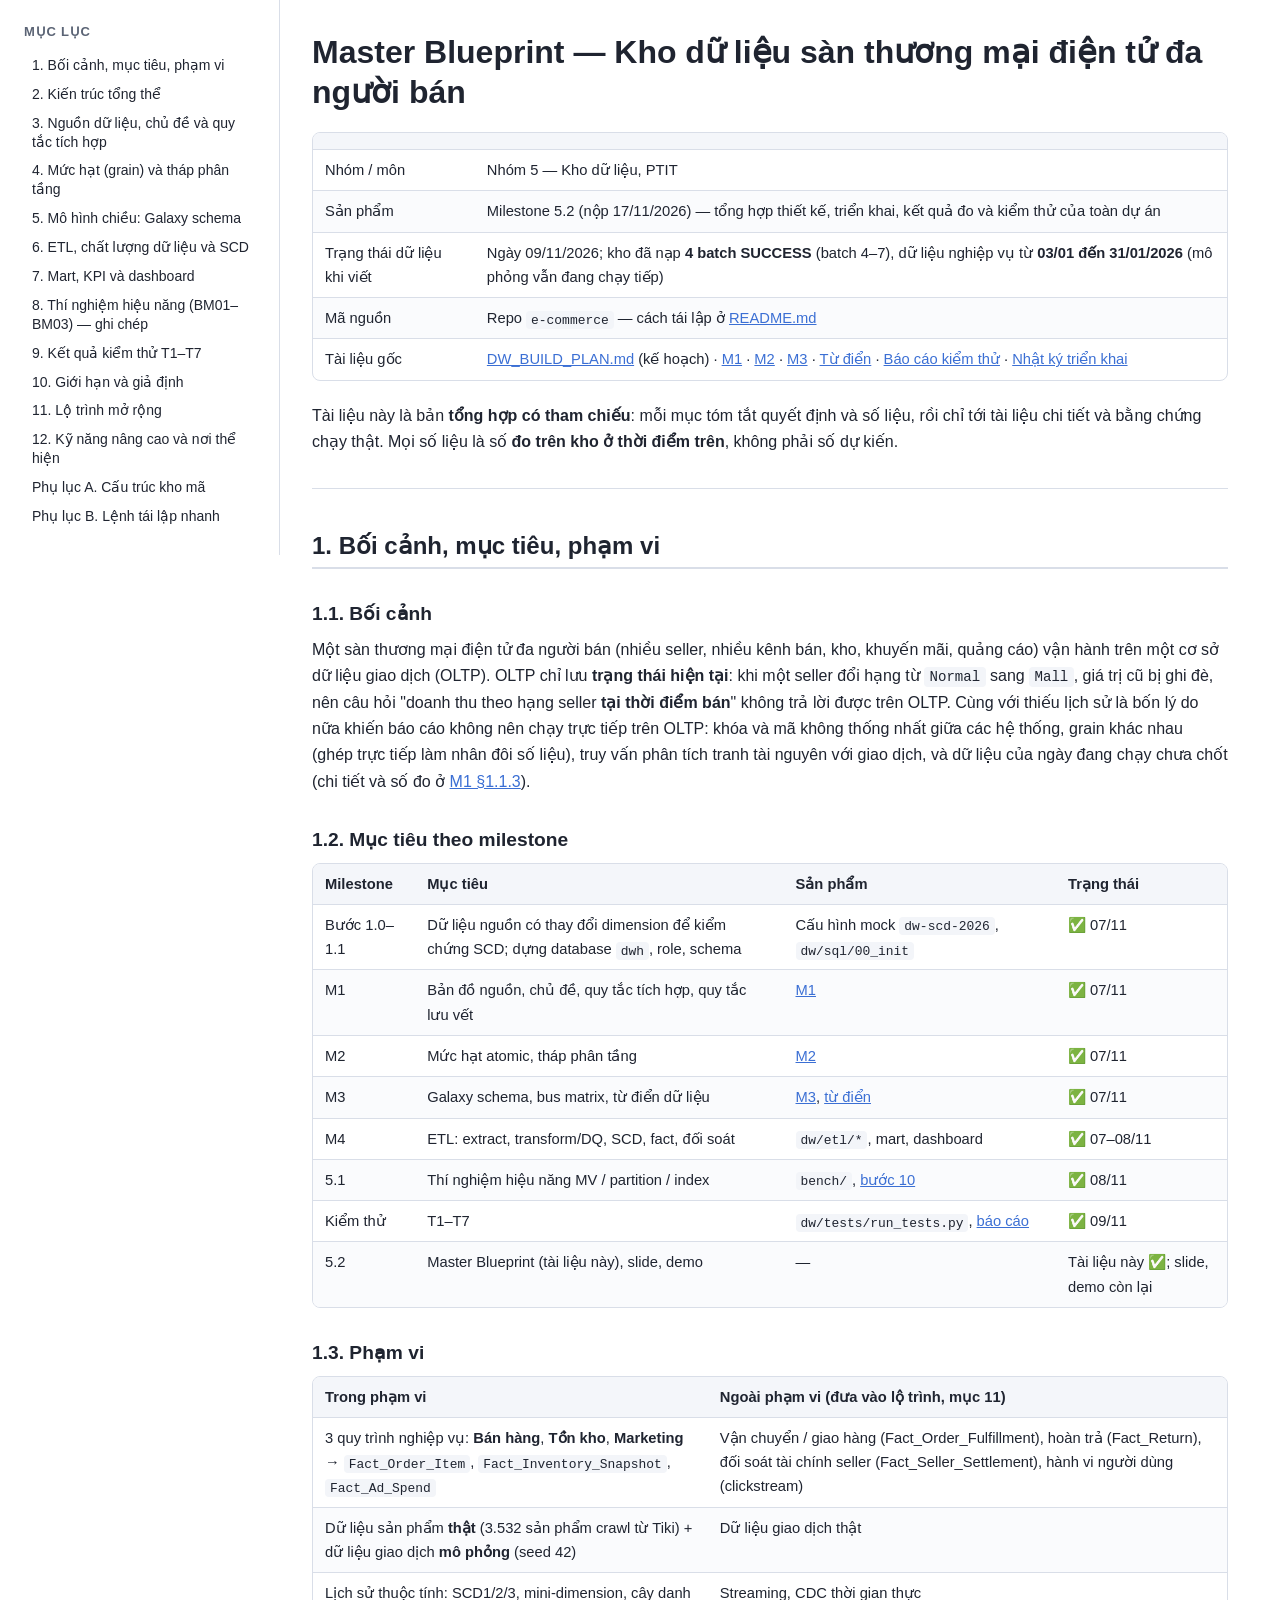
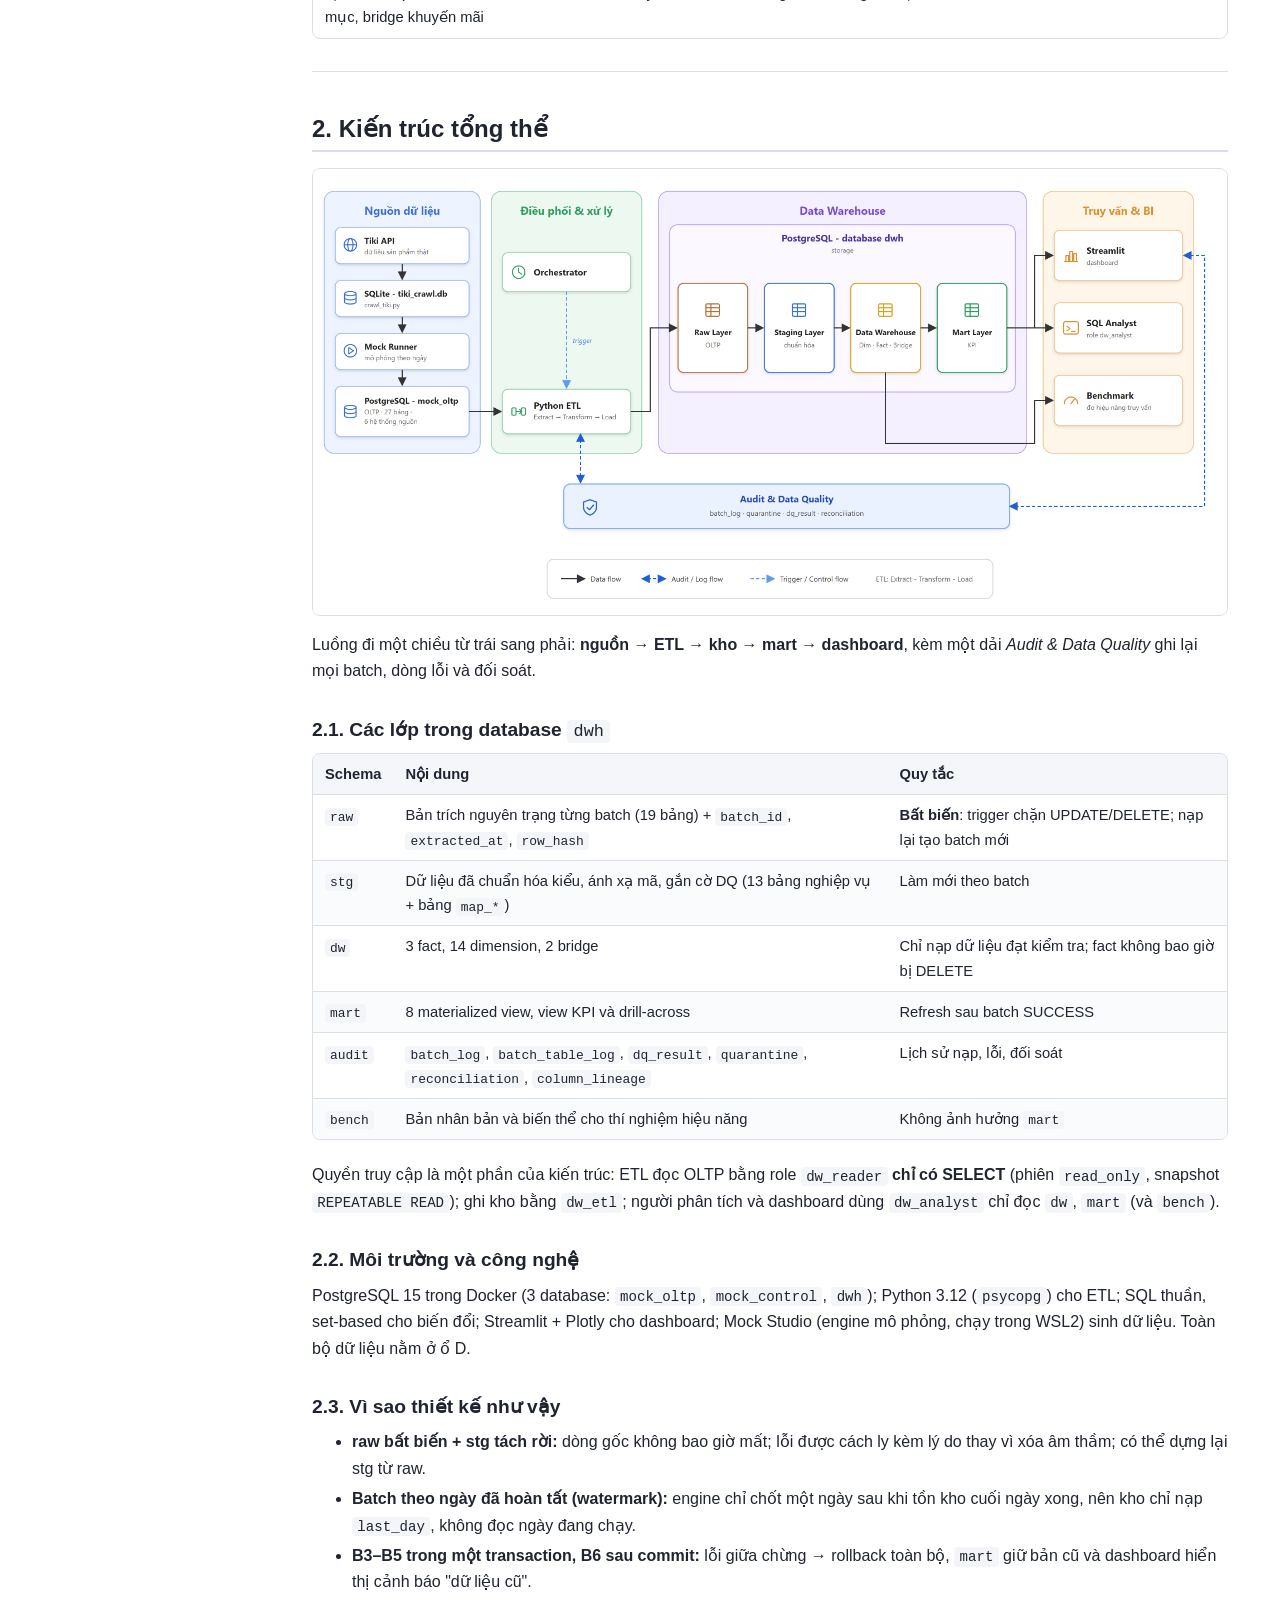
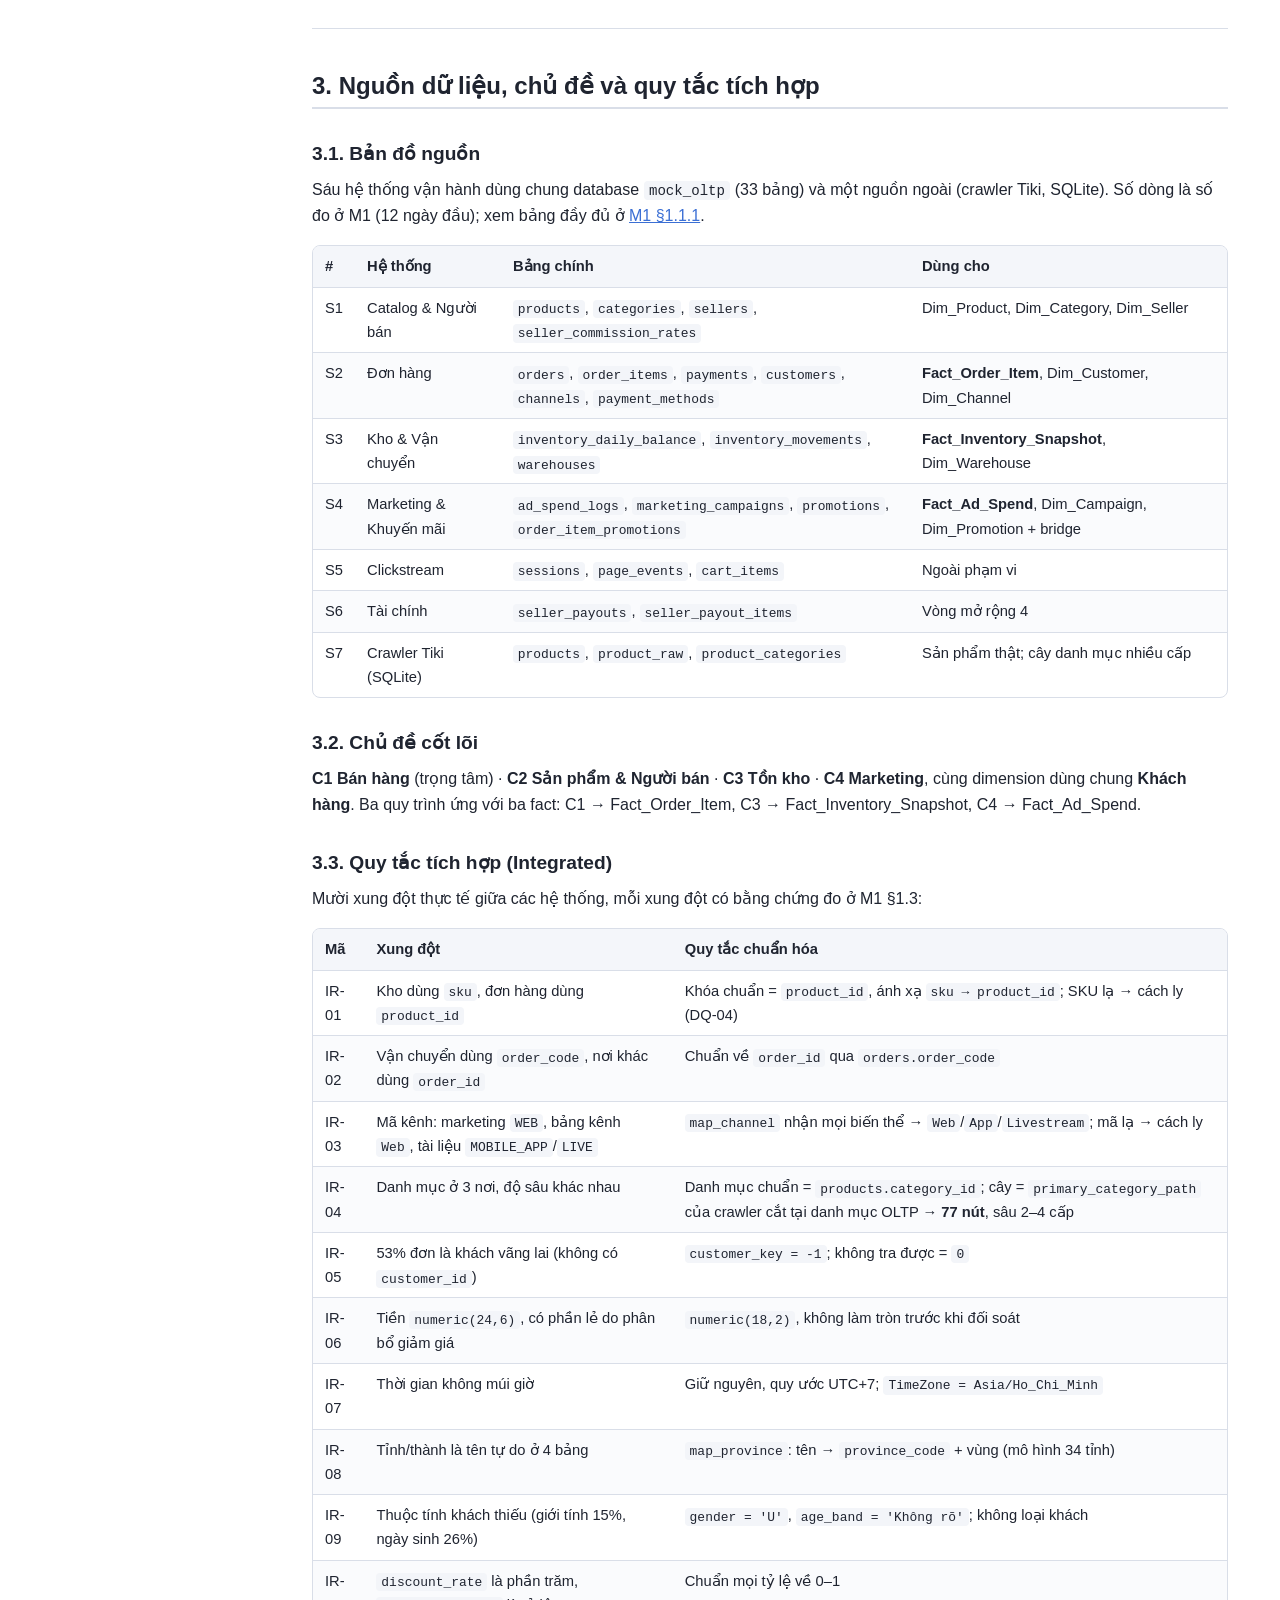
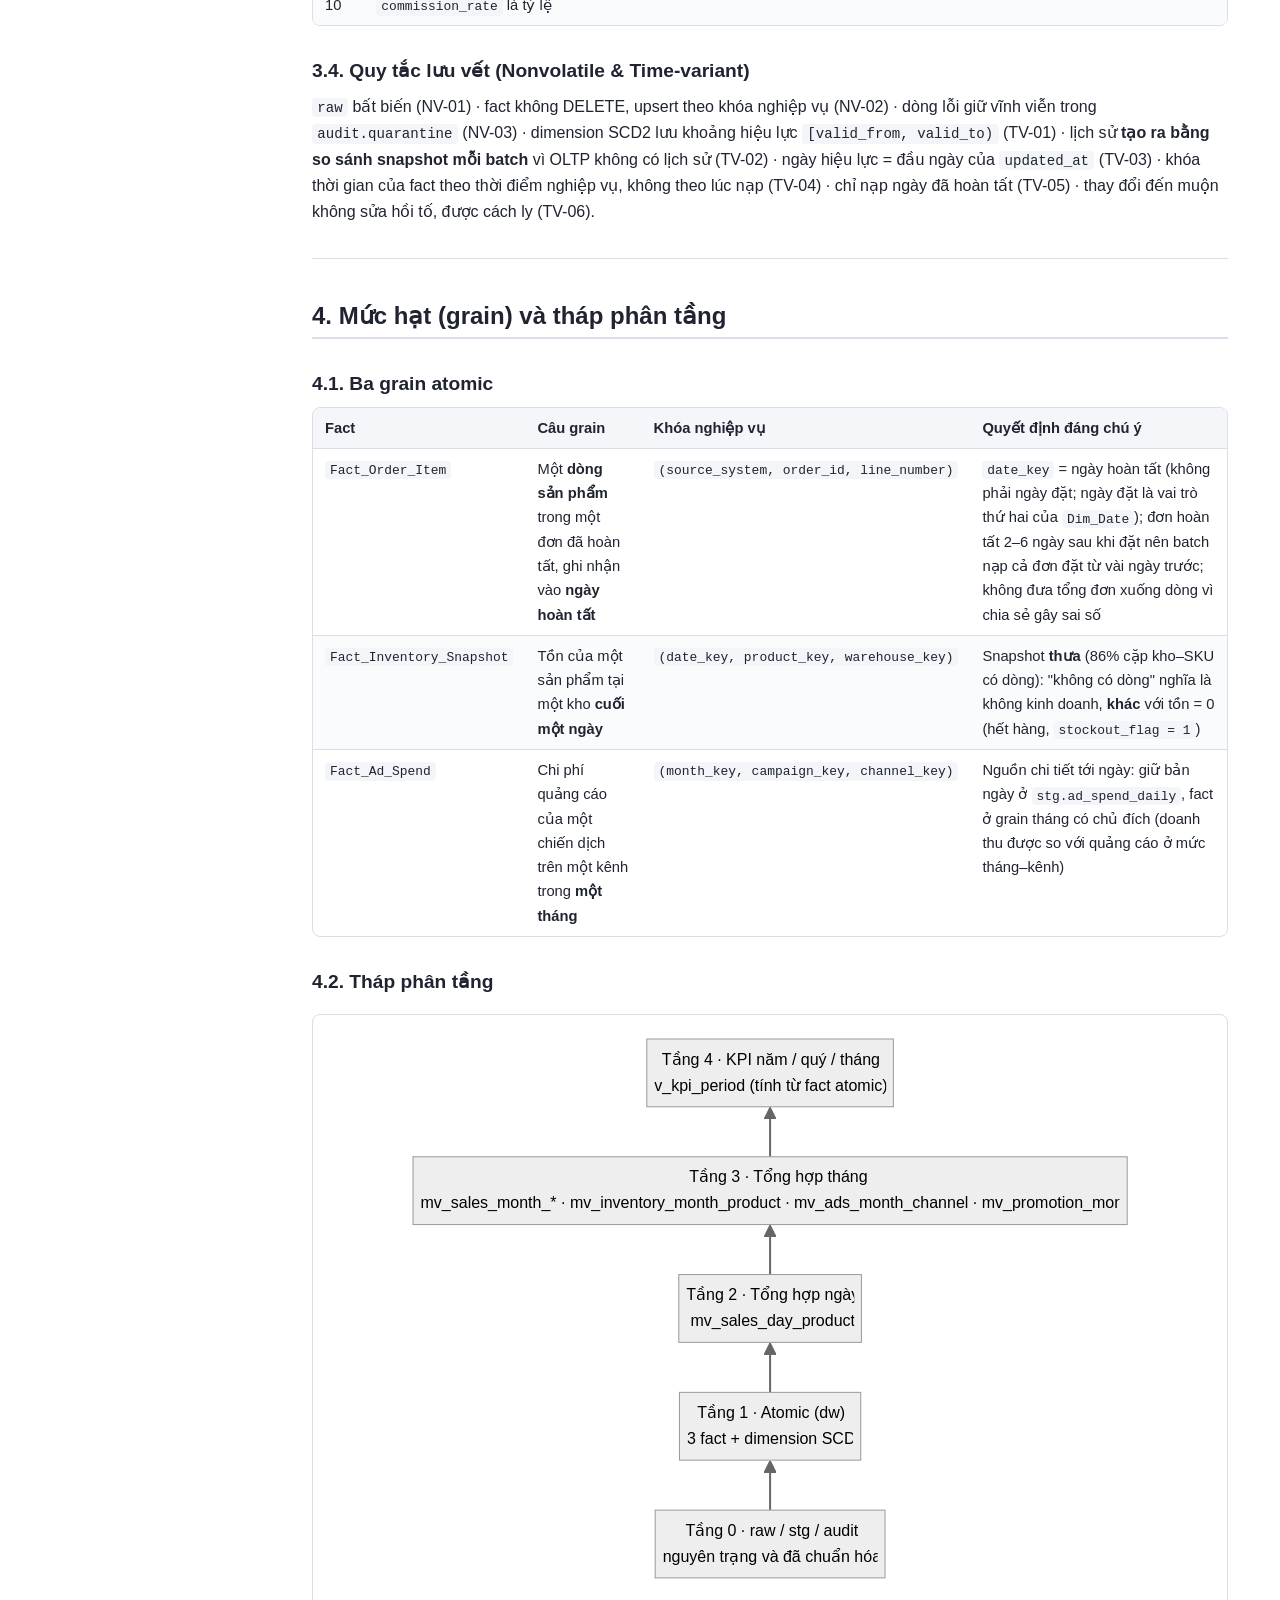
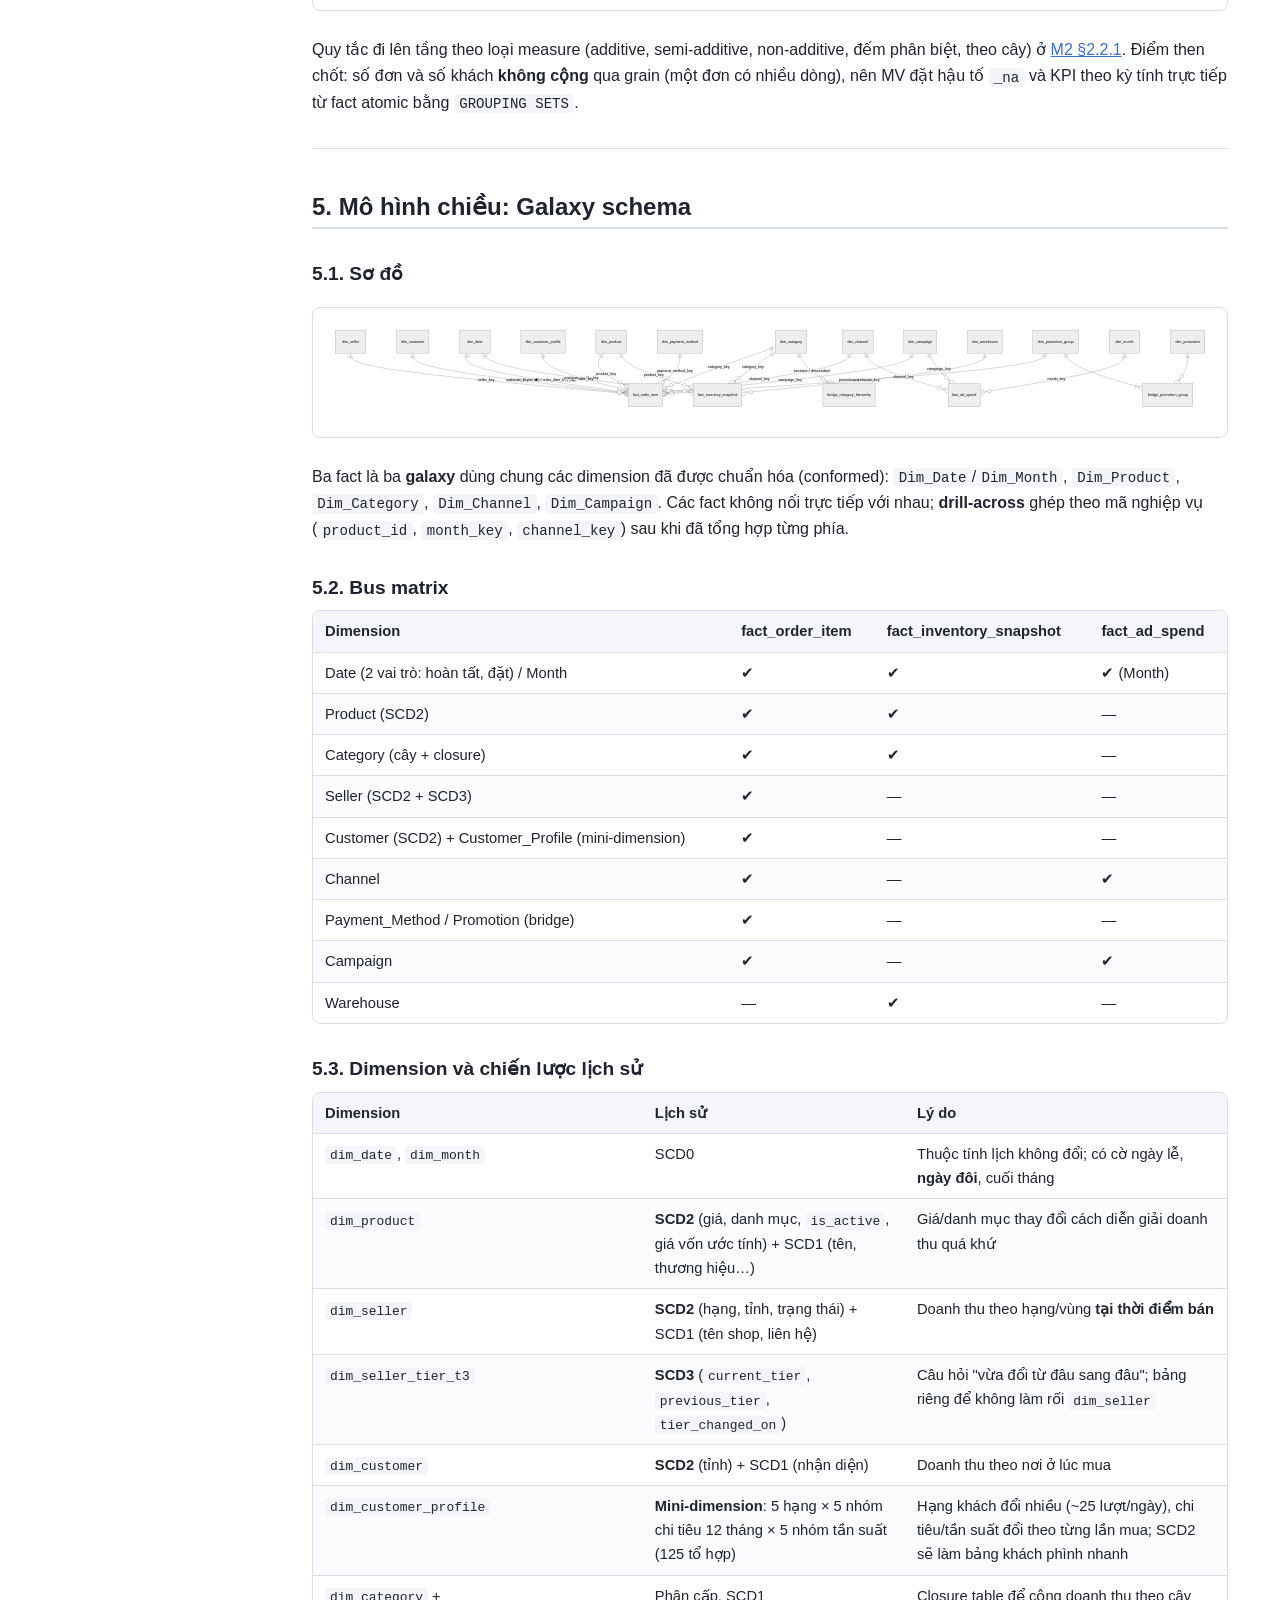
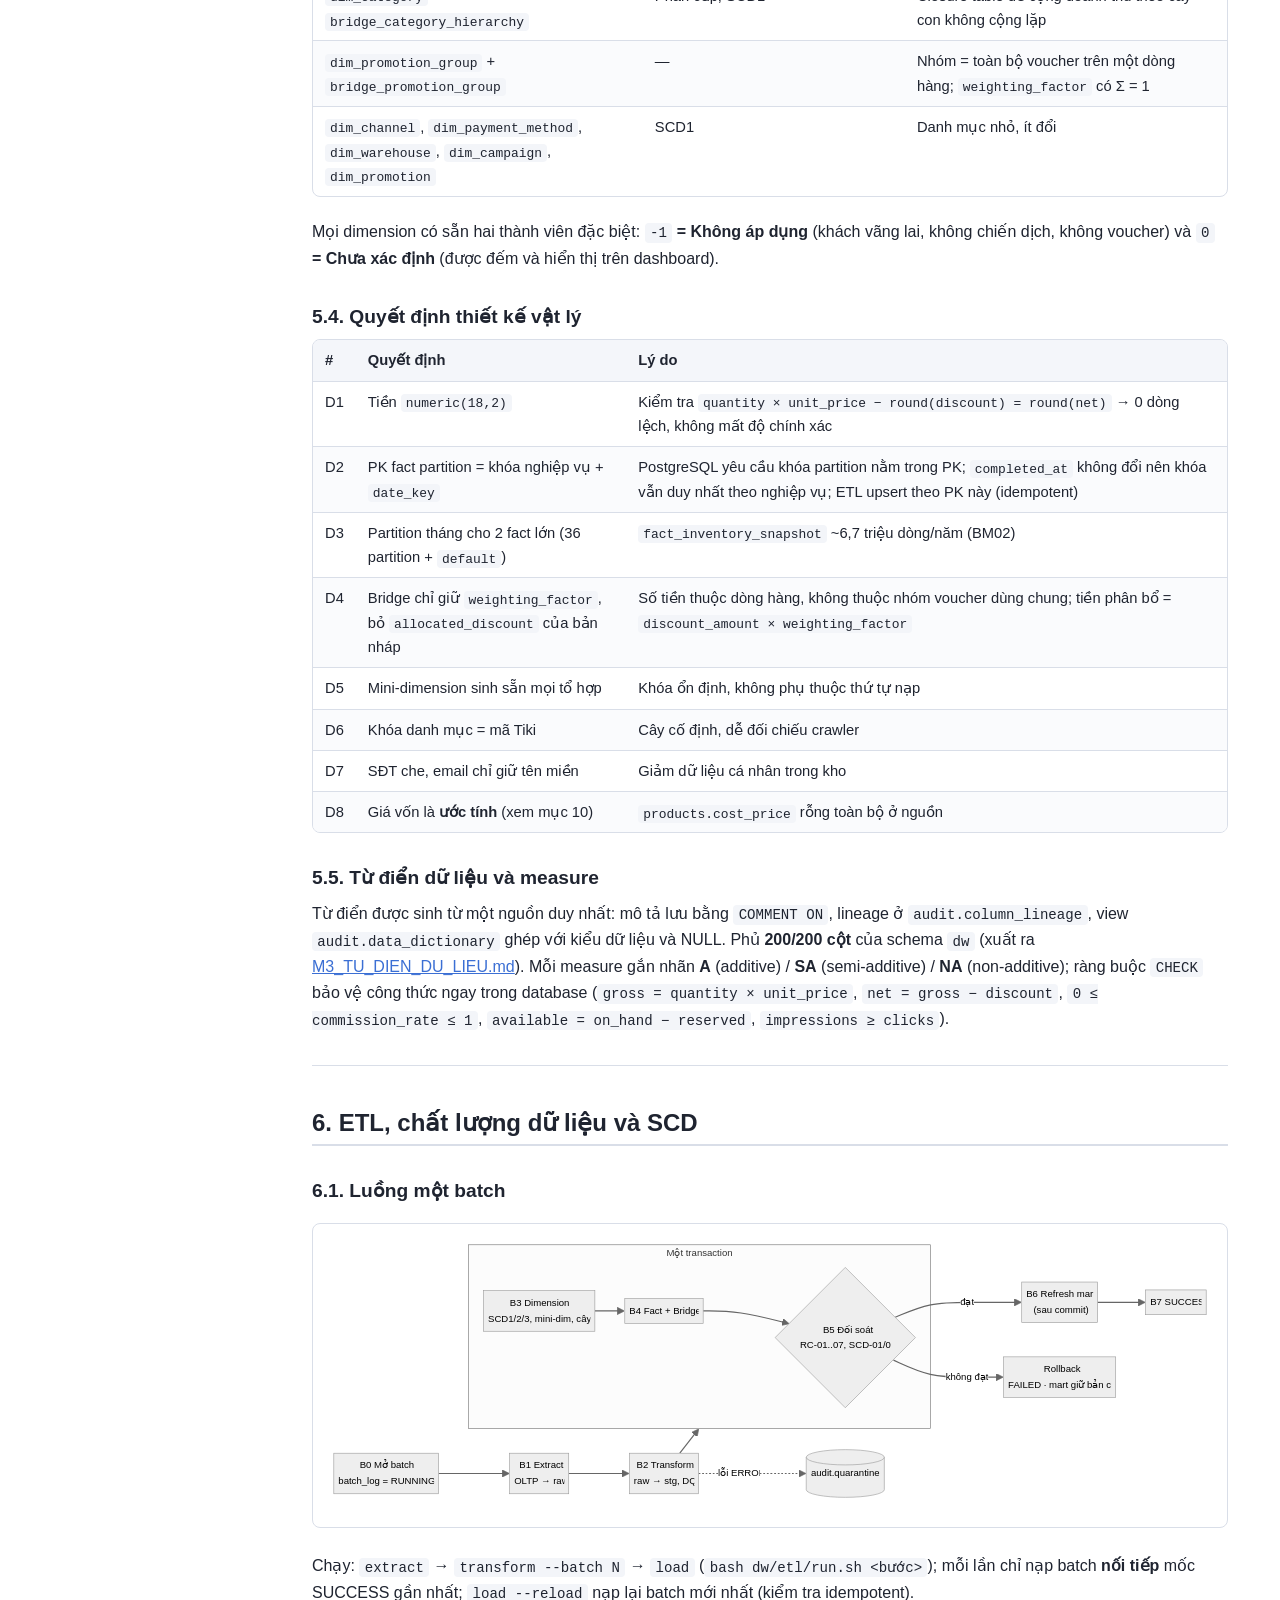
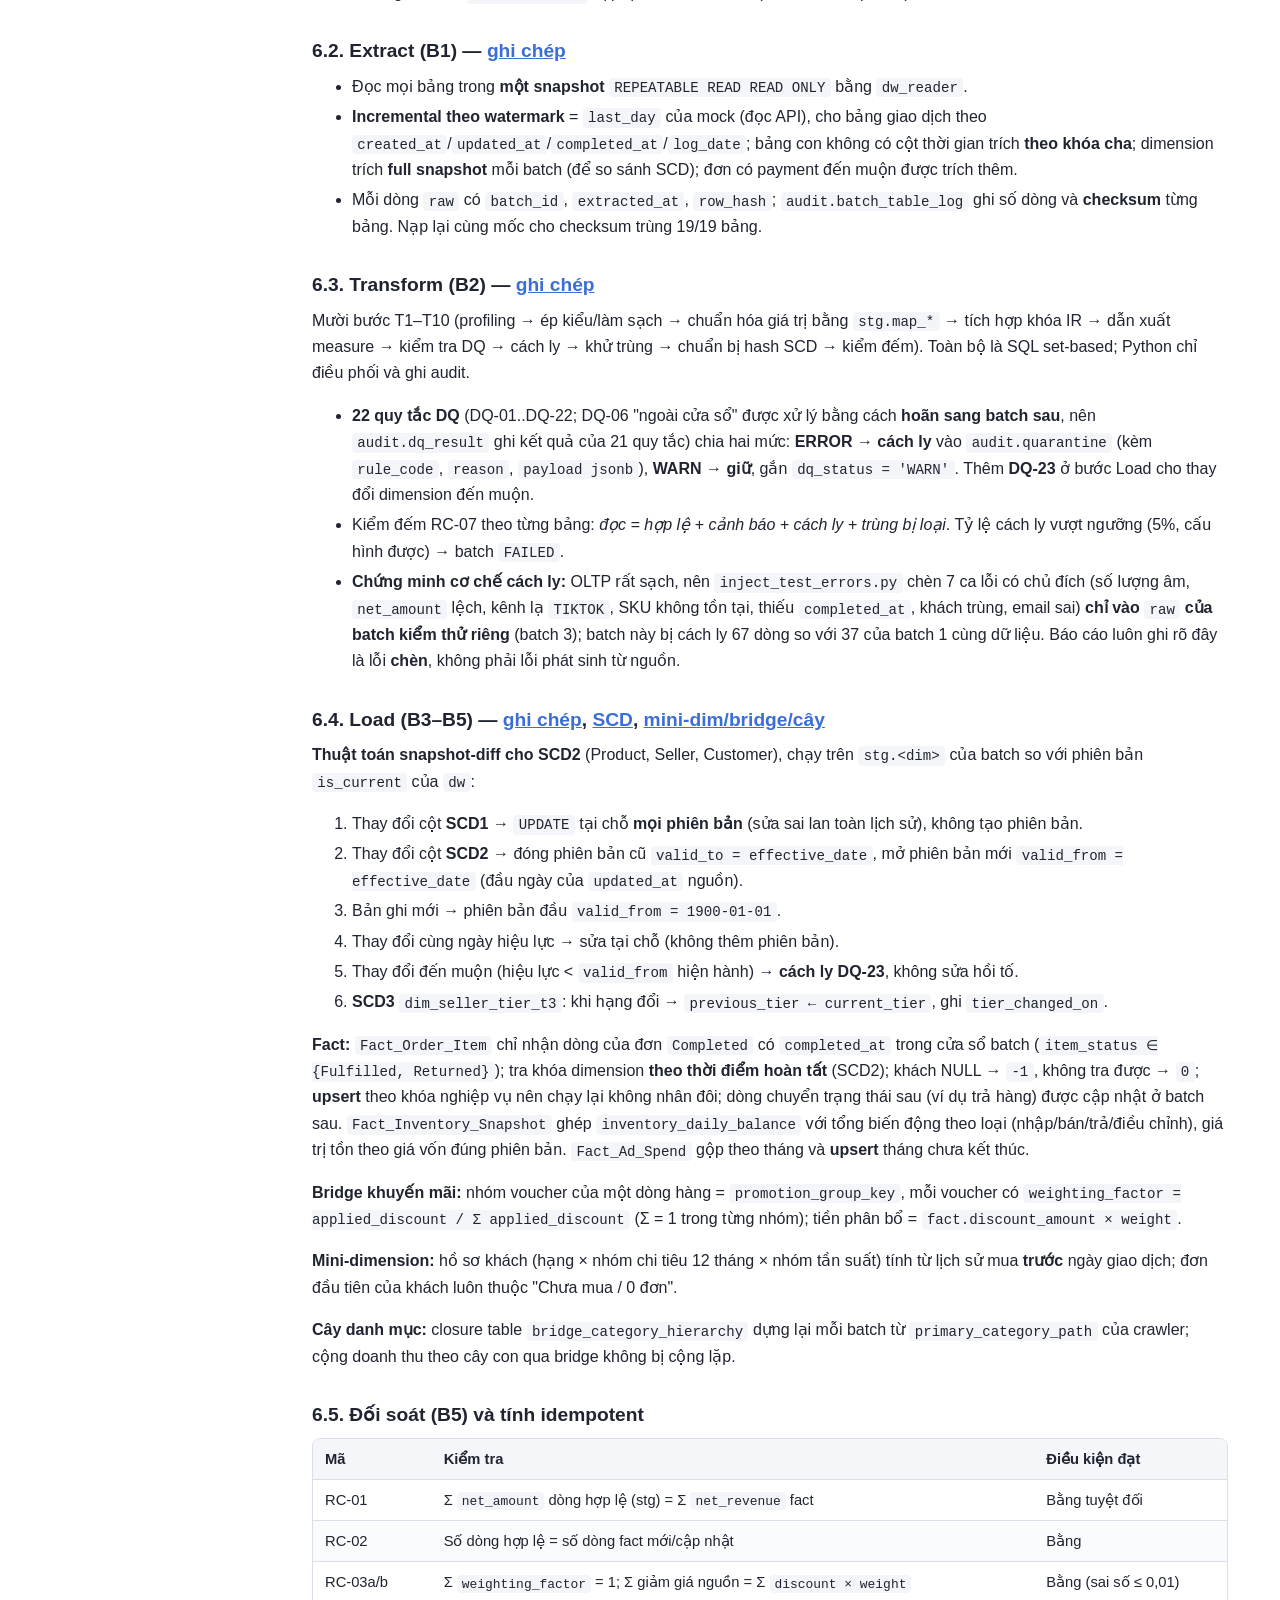
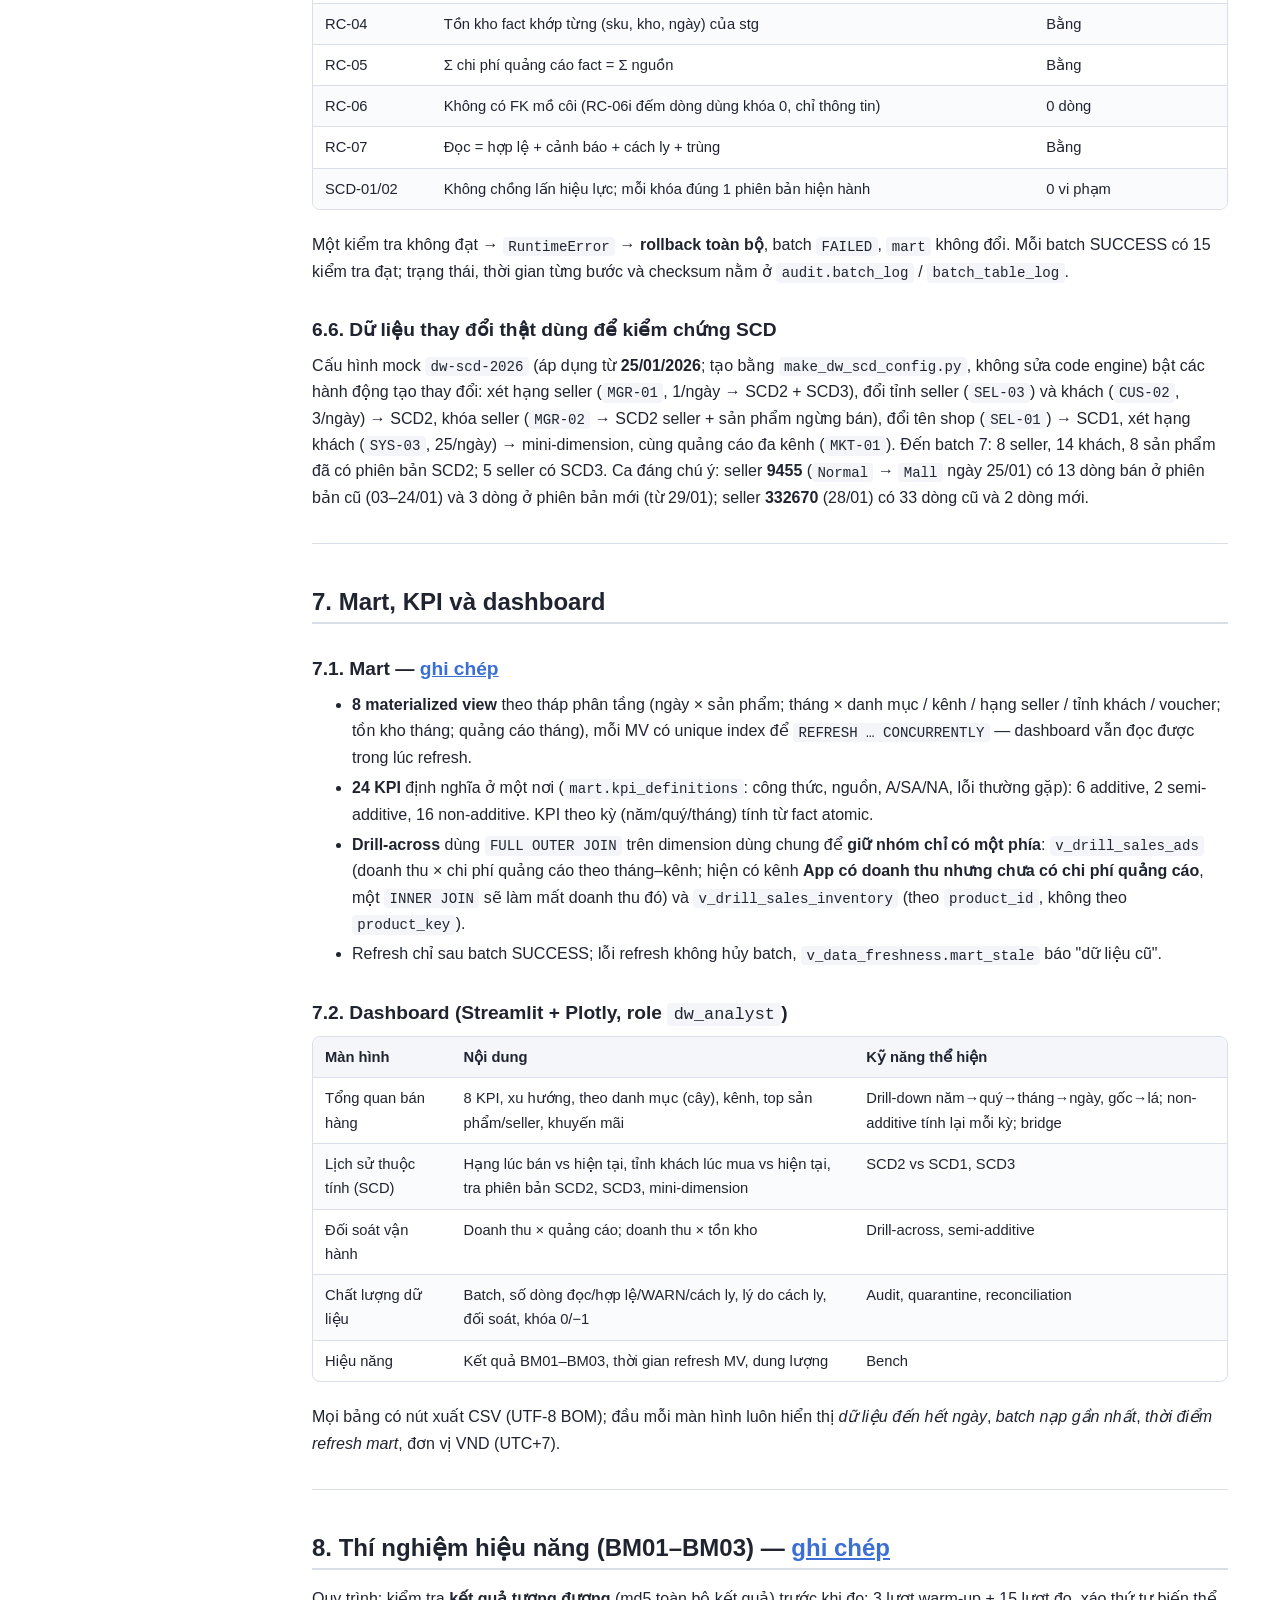
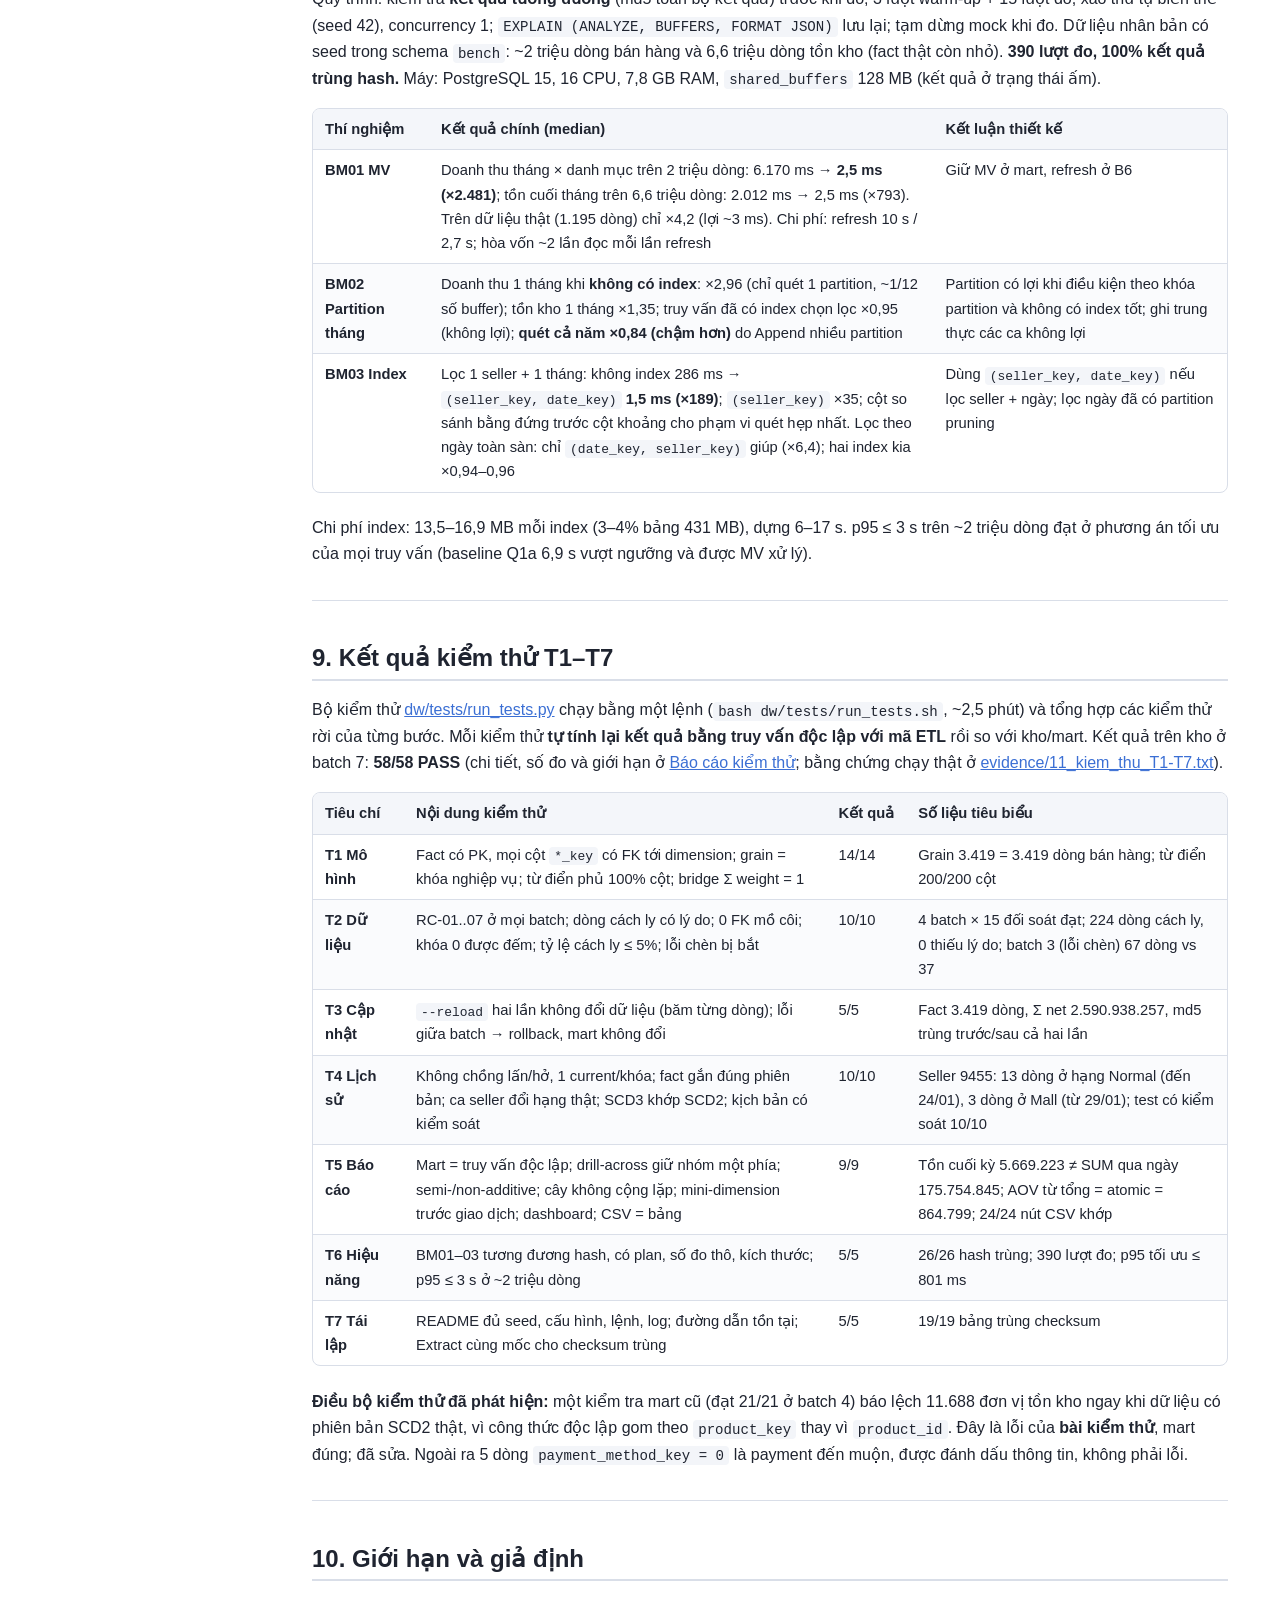
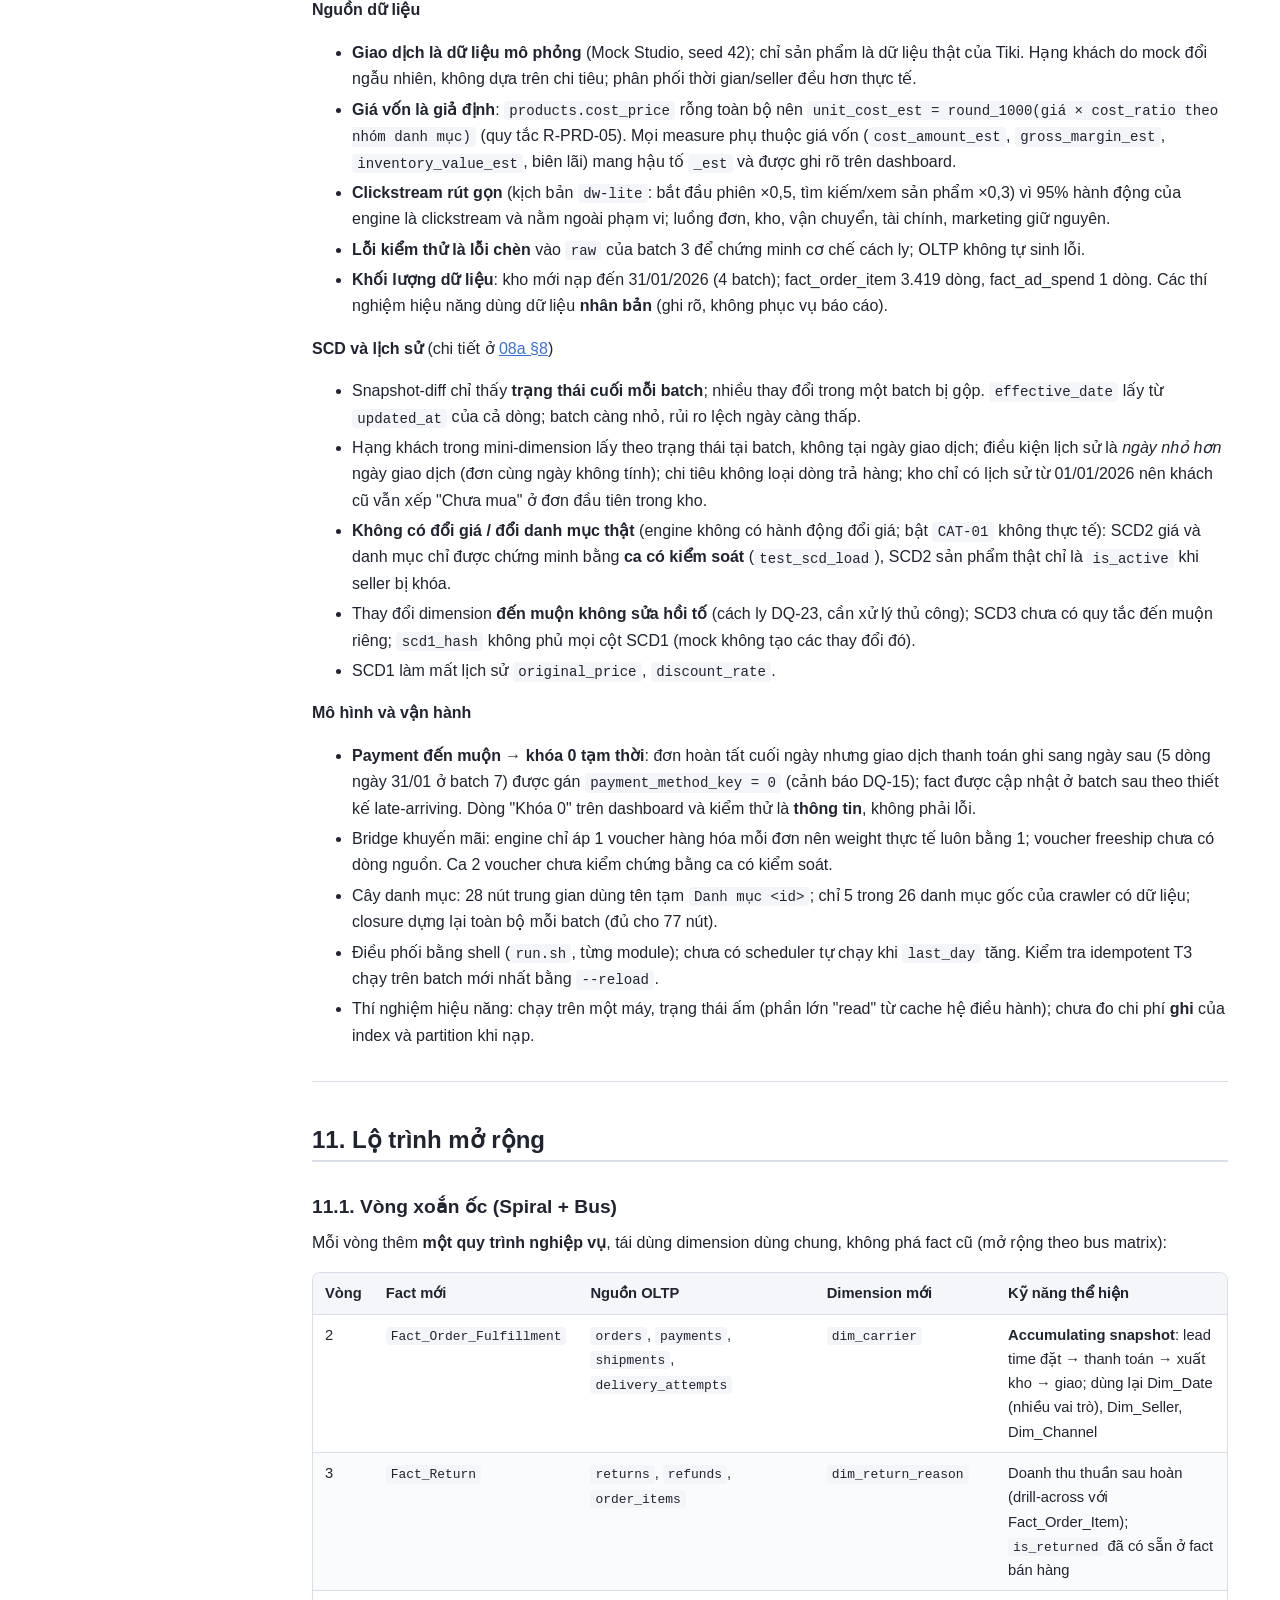
==== docs/MASTER_BLUEPRINT.html @ 8d72d65e "update: hoàn thiện pipeline 5.4-9, bench hiệu năng, dashboard, kiểm thử T1-T7, master blueprint Co-A" ====
<!DOCTYPE html>
<html lang="vi"><head>
<meta charset="utf-8">
<meta name="viewport" content="width=device-width, initial-scale=1">
<title>Master Blueprint — Kho dữ liệu TMĐT đa người bán</title>
<style>
  :root {
    
    --bg: #ffffff; --fg: #1f2430; --muted: #5b6475; --line: #d9dee8; --soft: #f4f6fa;
    --accent: #3b6fd4; --accent-soft: #eaf1ff; --code-bg: #f3f5f9; --warn: #b45309;
  }
  * { box-sizing: border-box; }
  html { scroll-behavior: smooth; scroll-padding-top: 16px; }
  body {
    margin: 0; background: var(--bg); color: var(--fg);
    font: 16px/1.65 "Segoe UI", Roboto, "Helvetica Neue", Arial, sans-serif;
  }
  .layout { display: flex; align-items: flex-start; max-width: 1360px; margin: 0 auto; }
  nav#toc {
    position: sticky; top: 0; flex: 0 0 280px; max-height: 100vh; overflow-y: auto;
    padding: 24px 16px 24px 24px; border-right: 1px solid var(--line); font-size: 14px;
  }
  nav#toc h2 { font-size: 13px; letter-spacing: .06em; text-transform: uppercase; color: var(--muted); margin: 0 0 10px; border: 0; padding: 0; }
  nav#toc ol { list-style: none; margin: 0; padding: 0; }
  nav#toc li { margin: 0; }
  nav#toc a { display: block; padding: 5px 8px; border-radius: 6px; color: var(--fg); text-decoration: none; line-height: 1.35; }
  nav#toc a:hover { background: var(--accent-soft); color: var(--accent); }
  main { flex: 1 1 auto; min-width: 0; max-width: 980px; padding: 32px 32px 80px; }
  h1 { font-size: 2rem; line-height: 1.25; margin: 0 0 20px; }
  h2 { font-size: 1.5rem; margin: 2.6rem 0 1rem; padding-bottom: .35rem; border-bottom: 2px solid var(--line); line-height: 1.3; }
  h3 { font-size: 1.2rem; margin: 2rem 0 .6rem; line-height: 1.35; }
  h4 { font-size: 1.05rem; margin: 1.5rem 0 .4rem; }
  p, ul, ol { margin: 0 0 1rem; }
  li { margin: .25rem 0; }
  a { color: var(--accent); }
  hr { border: 0; border-top: 1px solid var(--line); margin: 2rem 0; }
  code { font: .88em/1.4 Consolas, "Cascadia Mono", Menlo, monospace; background: var(--code-bg); padding: .12em .38em; border-radius: 4px; }
  pre { background: var(--code-bg); border: 1px solid var(--line); border-radius: 8px; padding: 14px 16px; overflow-x: auto; margin: 0 0 1.2rem; }
  pre code { background: none; padding: 0; font-size: .86rem; line-height: 1.5; }
  blockquote { margin: 0 0 1rem; padding: .4rem 1rem; border-left: 4px solid var(--accent); background: var(--accent-soft); color: var(--fg); }
  .table-wrap { overflow-x: auto; margin: 0 0 1.4rem; border: 1px solid var(--line); border-radius: 8px; }
  table { border-collapse: collapse; width: 100%; font-size: .92rem; }
  th, td { padding: 8px 12px; text-align: left; vertical-align: top; border-bottom: 1px solid var(--line); }
  th { background: var(--soft); font-weight: 600; white-space: nowrap; }
  tbody tr:nth-child(even) td { background: #fafbfd; }
  tbody tr:last-child td { border-bottom: 0; }
  td code, th code { white-space: nowrap; }
  img { max-width: 100%; height: auto; display: block; margin: 1rem auto; border: 1px solid var(--line); border-radius: 8px; }
  .mermaid-box { margin: 1.2rem 0 1.6rem; padding: 16px; border: 1px solid var(--line); border-radius: 8px; background: #fff; overflow-x: auto; text-align: center; }
  .mermaid-box svg { max-width: 100%; height: auto; }
  strong { font-weight: 650; }
  @media (max-width: 960px) {
    .layout { display: block; }
    nav#toc { position: static; max-height: none; border-right: 0; border-bottom: 1px solid var(--line); padding: 16px; }
    main { padding: 20px 16px 60px; }
    h1 { font-size: 1.6rem; } h2 { font-size: 1.3rem; }
  }
  @media print {
    nav#toc { display: none; }
    main { max-width: none; padding: 0; }
    .table-wrap { overflow: visible; }
    h2 { break-after: avoid; } .mermaid-box, pre, table { break-inside: avoid; }
    a { color: inherit; text-decoration: none; }
  }
</style>
</head>
<body>
<div class="layout">
  <nav id="toc"><h2>Mục lục</h2><ol id="toc-list"><li><a href="#1-boi-canh-muc-tieu-pham-vi">1. Bối cảnh, mục tiêu, phạm vi</a></li><li><a href="#2-kien-truc-tong-the">2. Kiến trúc tổng thể</a></li><li><a href="#3-nguon-du-lieu-chu-de-va-quy-tac-tich-hop">3. Nguồn dữ liệu, chủ đề và quy tắc tích hợp</a></li><li><a href="#4-muc-hat-grain-va-thap-phan-tang">4. Mức hạt (grain) và tháp phân tầng</a></li><li><a href="#5-mo-hinh-chieu-galaxy-schema">5. Mô hình chiều: Galaxy schema</a></li><li><a href="#6-etl-chat-luong-du-lieu-va-scd">6. ETL, chất lượng dữ liệu và SCD</a></li><li><a href="#7-mart-kpi-va-dashboard">7. Mart, KPI và dashboard</a></li><li><a href="#8-thi-nghiem-hieu-nang-bm01-bm03-ghi-chep">8. Thí nghiệm hiệu năng (BM01–BM03) — ghi chép</a></li><li><a href="#9-ket-qua-kiem-thu-t1-t7">9. Kết quả kiểm thử T1–T7</a></li><li><a href="#10-gioi-han-va-gia-dinh">10. Giới hạn và giả định</a></li><li><a href="#11-lo-trinh-mo-rong">11. Lộ trình mở rộng</a></li><li><a href="#12-ky-nang-nang-cao-va-noi-the-hien">12. Kỹ năng nâng cao và nơi thể hiện</a></li><li><a href="#phu-luc-a-cau-truc-kho-ma">Phụ lục A. Cấu trúc kho mã</a></li><li><a href="#phu-luc-b-lenh-tai-lap-nhanh">Phụ lục B. Lệnh tái lập nhanh</a></li></ol></nav>
  <main id="content"><h1 id="master-blueprint-kho-du-lieu-san-thuong-mai-dien-tu-da-nguoi-ban">Master Blueprint — Kho dữ liệu sàn thương mại điện tử đa người bán</h1>
<div class="table-wrap"><table>
<thead>
<tr>
<th></th>
<th></th>
</tr>
</thead>
<tbody><tr>
<td>Nhóm / môn</td>
<td>Nhóm 5 — Kho dữ liệu, PTIT</td>
</tr>
<tr>
<td>Sản phẩm</td>
<td>Milestone 5.2 (nộp 17/11/2026) — tổng hợp thiết kế, triển khai, kết quả đo và kiểm thử của toàn dự án</td>
</tr>
<tr>
<td>Trạng thái dữ liệu khi viết</td>
<td>Ngày 09/11/2026; kho đã nạp <strong>4 batch SUCCESS</strong> (batch 4–7), dữ liệu nghiệp vụ từ <strong>03/01 đến 31/01/2026</strong> (mô phỏng vẫn đang chạy tiếp)</td>
</tr>
<tr>
<td>Mã nguồn</td>
<td>Repo <code>e-commerce</code> — cách tái lập ở <a href="../README.md">README.md</a></td>
</tr>
<tr>
<td>Tài liệu gốc</td>
<td><a href="DW_BUILD_PLAN.md">DW_BUILD_PLAN.md</a> (kế hoạch) · <a href="M1_KHAO_SAT_NGUON_CHU_DE_TICH_HOP.md">M1</a> · <a href="M2_GRAIN_PHAN_TANG.md">M2</a> · <a href="M3_THIET_KE_VAT_LY_STAR_SCHEMA.md">M3</a> · <a href="M3_TU_DIEN_DU_LIEU.md">Từ điển</a> · <a href="BAO_CAO_KIEM_THU_T1_T7.md">Báo cáo kiểm thử</a> · <a href="implementation/README.md">Nhật ký triển khai</a></td>
</tr>
</tbody></table></div>
<p>Tài liệu này là bản <strong>tổng hợp có tham chiếu</strong>: mỗi mục tóm tắt quyết định và số liệu, rồi chỉ tới tài liệu chi tiết và bằng chứng chạy thật. Mọi số liệu là số <strong>đo trên kho ở thời điểm trên</strong>, không phải số dự kiến.</p>
<hr>
<h2 id="1-boi-canh-muc-tieu-pham-vi">1. Bối cảnh, mục tiêu, phạm vi</h2>
<h3 id="1-1-boi-canh">1.1. Bối cảnh</h3>
<p>Một sàn thương mại điện tử đa người bán (nhiều seller, nhiều kênh bán, kho, khuyến mãi, quảng cáo) vận hành trên một cơ sở dữ liệu giao dịch (OLTP). OLTP chỉ lưu <strong>trạng thái hiện tại</strong>: khi một seller đổi hạng từ <code>Normal</code> sang <code>Mall</code>, giá trị cũ bị ghi đè, nên câu hỏi "doanh thu theo hạng seller <strong>tại thời điểm bán</strong>" không trả lời được trên OLTP. Cùng với thiếu lịch sử là bốn lý do nữa khiến báo cáo không nên chạy trực tiếp trên OLTP: khóa và mã không thống nhất giữa các hệ thống, grain khác nhau (ghép trực tiếp làm nhân đôi số liệu), truy vấn phân tích tranh tài nguyên với giao dịch, và dữ liệu của ngày đang chạy chưa chốt (chi tiết và số đo ở <a href="M1_KHAO_SAT_NGUON_CHU_DE_TICH_HOP.md">M1 §1.1.3</a>).</p>
<h3 id="1-2-muc-tieu-theo-milestone">1.2. Mục tiêu theo milestone</h3>
<div class="table-wrap"><table>
<thead>
<tr>
<th>Milestone</th>
<th>Mục tiêu</th>
<th>Sản phẩm</th>
<th>Trạng thái</th>
</tr>
</thead>
<tbody><tr>
<td>Bước 1.0–1.1</td>
<td>Dữ liệu nguồn có thay đổi dimension để kiểm chứng SCD; dựng database <code>dwh</code>, role, schema</td>
<td>Cấu hình mock <code>dw-scd-2026</code>, <code>dw/sql/00_init</code></td>
<td>✅ 07/11</td>
</tr>
<tr>
<td>M1</td>
<td>Bản đồ nguồn, chủ đề, quy tắc tích hợp, quy tắc lưu vết</td>
<td><a href="M1_KHAO_SAT_NGUON_CHU_DE_TICH_HOP.md">M1</a></td>
<td>✅ 07/11</td>
</tr>
<tr>
<td>M2</td>
<td>Mức hạt atomic, tháp phân tầng</td>
<td><a href="M2_GRAIN_PHAN_TANG.md">M2</a></td>
<td>✅ 07/11</td>
</tr>
<tr>
<td>M3</td>
<td>Galaxy schema, bus matrix, từ điển dữ liệu</td>
<td><a href="M3_THIET_KE_VAT_LY_STAR_SCHEMA.md">M3</a>, <a href="M3_TU_DIEN_DU_LIEU.md">từ điển</a></td>
<td>✅ 07/11</td>
</tr>
<tr>
<td>M4</td>
<td>ETL: extract, transform/DQ, SCD, fact, đối soát</td>
<td><code>dw/etl/*</code>, mart, dashboard</td>
<td>✅ 07–08/11</td>
</tr>
<tr>
<td>5.1</td>
<td>Thí nghiệm hiệu năng MV / partition / index</td>
<td><code>bench/</code>, <a href="implementation/10_buoc-7_thi-nghiem-hieu-nang.md">bước 10</a></td>
<td>✅ 08/11</td>
</tr>
<tr>
<td>Kiểm thử</td>
<td>T1–T7</td>
<td><code>dw/tests/run_tests.py</code>, <a href="BAO_CAO_KIEM_THU_T1_T7.md">báo cáo</a></td>
<td>✅ 09/11</td>
</tr>
<tr>
<td>5.2</td>
<td>Master Blueprint (tài liệu này), slide, demo</td>
<td>—</td>
<td>Tài liệu này ✅; slide, demo còn lại</td>
</tr>
</tbody></table></div>
<h3 id="1-3-pham-vi">1.3. Phạm vi</h3>
<div class="table-wrap"><table>
<thead>
<tr>
<th>Trong phạm vi</th>
<th>Ngoài phạm vi (đưa vào lộ trình, mục 11)</th>
</tr>
</thead>
<tbody><tr>
<td>3 quy trình nghiệp vụ: <strong>Bán hàng</strong>, <strong>Tồn kho</strong>, <strong>Marketing</strong> → <code>Fact_Order_Item</code>, <code>Fact_Inventory_Snapshot</code>, <code>Fact_Ad_Spend</code></td>
<td>Vận chuyển / giao hàng (Fact_Order_Fulfillment), hoàn trả (Fact_Return), đối soát tài chính seller (Fact_Seller_Settlement), hành vi người dùng (clickstream)</td>
</tr>
<tr>
<td>Dữ liệu sản phẩm <strong>thật</strong> (3.532 sản phẩm crawl từ Tiki) + dữ liệu giao dịch <strong>mô phỏng</strong> (seed 42)</td>
<td>Dữ liệu giao dịch thật</td>
</tr>
<tr>
<td>Lịch sử thuộc tính: SCD1/2/3, mini-dimension, cây danh mục, bridge khuyến mãi</td>
<td>Streaming, CDC thời gian thực</td>
</tr>
</tbody></table></div>
<hr>
<h2 id="2-kien-truc-tong-the">2. Kiến trúc tổng thể</h2>
<p><img src="[data-uri]" alt="Kiến trúc ETL"></p>
<p>Luồng đi một chiều từ trái sang phải: <strong>nguồn → ETL → kho → mart → dashboard</strong>, kèm một dải <em>Audit &amp; Data Quality</em> ghi lại mọi batch, dòng lỗi và đối soát.</p>
<h3 id="2-1-cac-lop-trong-database-dwh">2.1. Các lớp trong database <code>dwh</code></h3>
<div class="table-wrap"><table>
<thead>
<tr>
<th>Schema</th>
<th>Nội dung</th>
<th>Quy tắc</th>
</tr>
</thead>
<tbody><tr>
<td><code>raw</code></td>
<td>Bản trích nguyên trạng từng batch (19 bảng) + <code>batch_id</code>, <code>extracted_at</code>, <code>row_hash</code></td>
<td><strong>Bất biến</strong>: trigger chặn UPDATE/DELETE; nạp lại tạo batch mới</td>
</tr>
<tr>
<td><code>stg</code></td>
<td>Dữ liệu đã chuẩn hóa kiểu, ánh xạ mã, gắn cờ DQ (13 bảng nghiệp vụ + bảng <code>map_*</code>)</td>
<td>Làm mới theo batch</td>
</tr>
<tr>
<td><code>dw</code></td>
<td>3 fact, 14 dimension, 2 bridge</td>
<td>Chỉ nạp dữ liệu đạt kiểm tra; fact không bao giờ bị DELETE</td>
</tr>
<tr>
<td><code>mart</code></td>
<td>8 materialized view, view KPI và drill-across</td>
<td>Refresh sau batch SUCCESS</td>
</tr>
<tr>
<td><code>audit</code></td>
<td><code>batch_log</code>, <code>batch_table_log</code>, <code>dq_result</code>, <code>quarantine</code>, <code>reconciliation</code>, <code>column_lineage</code></td>
<td>Lịch sử nạp, lỗi, đối soát</td>
</tr>
<tr>
<td><code>bench</code></td>
<td>Bản nhân bản và biến thể cho thí nghiệm hiệu năng</td>
<td>Không ảnh hưởng <code>mart</code></td>
</tr>
</tbody></table></div>
<p>Quyền truy cập là một phần của kiến trúc: ETL đọc OLTP bằng role <strong><code>dw_reader</code> chỉ có SELECT</strong> (phiên <code>read_only</code>, snapshot <code>REPEATABLE READ</code>); ghi kho bằng <strong><code>dw_etl</code></strong>; người phân tích và dashboard dùng <strong><code>dw_analyst</code></strong> chỉ đọc <code>dw</code>, <code>mart</code> (và <code>bench</code>).</p>
<h3 id="2-2-moi-truong-va-cong-nghe">2.2. Môi trường và công nghệ</h3>
<p>PostgreSQL 15 trong Docker (3 database: <code>mock_oltp</code>, <code>mock_control</code>, <code>dwh</code>); Python 3.12 (<code>psycopg</code>) cho ETL; SQL thuần, set-based cho biến đổi; Streamlit + Plotly cho dashboard; Mock Studio (engine mô phỏng, chạy trong WSL2) sinh dữ liệu. Toàn bộ dữ liệu nằm ở ổ D.</p>
<h3 id="2-3-vi-sao-thiet-ke-nhu-vay">2.3. Vì sao thiết kế như vậy</h3>
<ul>
<li><strong>raw bất biến + stg tách rời:</strong> dòng gốc không bao giờ mất; lỗi được cách ly kèm lý do thay vì xóa âm thầm; có thể dựng lại stg từ raw.</li>
<li><strong>Batch theo ngày đã hoàn tất (watermark):</strong> engine chỉ chốt một ngày sau khi tồn kho cuối ngày xong, nên kho chỉ nạp <code>last_day</code>, không đọc ngày đang chạy.</li>
<li><strong>B3–B5 trong một transaction, B6 sau commit:</strong> lỗi giữa chừng → rollback toàn bộ, <code>mart</code> giữ bản cũ và dashboard hiển thị cảnh báo "dữ liệu cũ".</li>
</ul>
<hr>
<h2 id="3-nguon-du-lieu-chu-de-va-quy-tac-tich-hop">3. Nguồn dữ liệu, chủ đề và quy tắc tích hợp</h2>
<h3 id="3-1-ban-do-nguon">3.1. Bản đồ nguồn</h3>
<p>Sáu hệ thống vận hành dùng chung database <code>mock_oltp</code> (33 bảng) và một nguồn ngoài (crawler Tiki, SQLite). Số dòng là số đo ở M1 (12 ngày đầu); xem bảng đầy đủ ở <a href="M1_KHAO_SAT_NGUON_CHU_DE_TICH_HOP.md">M1 §1.1.1</a>.</p>
<div class="table-wrap"><table>
<thead>
<tr>
<th>#</th>
<th>Hệ thống</th>
<th>Bảng chính</th>
<th>Dùng cho</th>
</tr>
</thead>
<tbody><tr>
<td>S1</td>
<td>Catalog &amp; Người bán</td>
<td><code>products</code>, <code>categories</code>, <code>sellers</code>, <code>seller_commission_rates</code></td>
<td>Dim_Product, Dim_Category, Dim_Seller</td>
</tr>
<tr>
<td>S2</td>
<td>Đơn hàng</td>
<td><code>orders</code>, <code>order_items</code>, <code>payments</code>, <code>customers</code>, <code>channels</code>, <code>payment_methods</code></td>
<td><strong>Fact_Order_Item</strong>, Dim_Customer, Dim_Channel</td>
</tr>
<tr>
<td>S3</td>
<td>Kho &amp; Vận chuyển</td>
<td><code>inventory_daily_balance</code>, <code>inventory_movements</code>, <code>warehouses</code></td>
<td><strong>Fact_Inventory_Snapshot</strong>, Dim_Warehouse</td>
</tr>
<tr>
<td>S4</td>
<td>Marketing &amp; Khuyến mãi</td>
<td><code>ad_spend_logs</code>, <code>marketing_campaigns</code>, <code>promotions</code>, <code>order_item_promotions</code></td>
<td><strong>Fact_Ad_Spend</strong>, Dim_Campaign, Dim_Promotion + bridge</td>
</tr>
<tr>
<td>S5</td>
<td>Clickstream</td>
<td><code>sessions</code>, <code>page_events</code>, <code>cart_items</code></td>
<td>Ngoài phạm vi</td>
</tr>
<tr>
<td>S6</td>
<td>Tài chính</td>
<td><code>seller_payouts</code>, <code>seller_payout_items</code></td>
<td>Vòng mở rộng 4</td>
</tr>
<tr>
<td>S7</td>
<td>Crawler Tiki (SQLite)</td>
<td><code>products</code>, <code>product_raw</code>, <code>product_categories</code></td>
<td>Sản phẩm thật; cây danh mục nhiều cấp</td>
</tr>
</tbody></table></div>
<h3 id="3-2-chu-de-cot-loi">3.2. Chủ đề cốt lõi</h3>
<p><strong>C1 Bán hàng</strong> (trọng tâm) · <strong>C2 Sản phẩm &amp; Người bán</strong> · <strong>C3 Tồn kho</strong> · <strong>C4 Marketing</strong>, cùng dimension dùng chung <strong>Khách hàng</strong>. Ba quy trình ứng với ba fact: C1 → Fact_Order_Item, C3 → Fact_Inventory_Snapshot, C4 → Fact_Ad_Spend.</p>
<h3 id="3-3-quy-tac-tich-hop-integrated">3.3. Quy tắc tích hợp (Integrated)</h3>
<p>Mười xung đột thực tế giữa các hệ thống, mỗi xung đột có bằng chứng đo ở M1 §1.3:</p>
<div class="table-wrap"><table>
<thead>
<tr>
<th>Mã</th>
<th>Xung đột</th>
<th>Quy tắc chuẩn hóa</th>
</tr>
</thead>
<tbody><tr>
<td>IR-01</td>
<td>Kho dùng <code>sku</code>, đơn hàng dùng <code>product_id</code></td>
<td>Khóa chuẩn = <code>product_id</code>, ánh xạ <code>sku → product_id</code>; SKU lạ → cách ly (DQ-04)</td>
</tr>
<tr>
<td>IR-02</td>
<td>Vận chuyển dùng <code>order_code</code>, nơi khác dùng <code>order_id</code></td>
<td>Chuẩn về <code>order_id</code> qua <code>orders.order_code</code></td>
</tr>
<tr>
<td>IR-03</td>
<td>Mã kênh: marketing <code>WEB</code>, bảng kênh <code>Web</code>, tài liệu <code>MOBILE_APP</code>/<code>LIVE</code></td>
<td><code>map_channel</code> nhận mọi biến thể → <code>Web</code>/<code>App</code>/<code>Livestream</code>; mã lạ → cách ly</td>
</tr>
<tr>
<td>IR-04</td>
<td>Danh mục ở 3 nơi, độ sâu khác nhau</td>
<td>Danh mục chuẩn = <code>products.category_id</code>; cây = <code>primary_category_path</code> của crawler cắt tại danh mục OLTP → <strong>77 nút</strong>, sâu 2–4 cấp</td>
</tr>
<tr>
<td>IR-05</td>
<td>53% đơn là khách vãng lai (không có <code>customer_id</code>)</td>
<td><code>customer_key = -1</code>; không tra được = <code>0</code></td>
</tr>
<tr>
<td>IR-06</td>
<td>Tiền <code>numeric(24,6)</code>, có phần lẻ do phân bổ giảm giá</td>
<td><code>numeric(18,2)</code>, không làm tròn trước khi đối soát</td>
</tr>
<tr>
<td>IR-07</td>
<td>Thời gian không múi giờ</td>
<td>Giữ nguyên, quy ước UTC+7; <code>TimeZone = Asia/Ho_Chi_Minh</code></td>
</tr>
<tr>
<td>IR-08</td>
<td>Tỉnh/thành là tên tự do ở 4 bảng</td>
<td><code>map_province</code>: tên → <code>province_code</code> + vùng (mô hình 34 tỉnh)</td>
</tr>
<tr>
<td>IR-09</td>
<td>Thuộc tính khách thiếu (giới tính 15%, ngày sinh 26%)</td>
<td><code>gender = 'U'</code>, <code>age_band = 'Không rõ'</code>; không loại khách</td>
</tr>
<tr>
<td>IR-10</td>
<td><code>discount_rate</code> là phần trăm, <code>commission_rate</code> là tỷ lệ</td>
<td>Chuẩn mọi tỷ lệ về 0–1</td>
</tr>
</tbody></table></div>
<h3 id="3-4-quy-tac-luu-vet-nonvolatile-time-variant">3.4. Quy tắc lưu vết (Nonvolatile &amp; Time-variant)</h3>
<p><code>raw</code> bất biến (NV-01) · fact không DELETE, upsert theo khóa nghiệp vụ (NV-02) · dòng lỗi giữ vĩnh viễn trong <code>audit.quarantine</code> (NV-03) · dimension SCD2 lưu khoảng hiệu lực <code>[valid_from, valid_to)</code> (TV-01) · lịch sử <strong>tạo ra bằng so sánh snapshot mỗi batch</strong> vì OLTP không có lịch sử (TV-02) · ngày hiệu lực = đầu ngày của <code>updated_at</code> (TV-03) · khóa thời gian của fact theo thời điểm nghiệp vụ, không theo lúc nạp (TV-04) · chỉ nạp ngày đã hoàn tất (TV-05) · thay đổi đến muộn không sửa hồi tố, được cách ly (TV-06).</p>
<hr>
<h2 id="4-muc-hat-grain-va-thap-phan-tang">4. Mức hạt (grain) và tháp phân tầng</h2>
<h3 id="4-1-ba-grain-atomic">4.1. Ba grain atomic</h3>
<div class="table-wrap"><table>
<thead>
<tr>
<th>Fact</th>
<th>Câu grain</th>
<th>Khóa nghiệp vụ</th>
<th>Quyết định đáng chú ý</th>
</tr>
</thead>
<tbody><tr>
<td><code>Fact_Order_Item</code></td>
<td>Một <strong>dòng sản phẩm</strong> trong một đơn đã hoàn tất, ghi nhận vào <strong>ngày hoàn tất</strong></td>
<td><code>(source_system, order_id, line_number)</code></td>
<td><code>date_key</code> = ngày hoàn tất (không phải ngày đặt; ngày đặt là vai trò thứ hai của <code>Dim_Date</code>); đơn hoàn tất 2–6 ngày sau khi đặt nên batch nạp cả đơn đặt từ vài ngày trước; không đưa tổng đơn xuống dòng vì chia sẻ gây sai số</td>
</tr>
<tr>
<td><code>Fact_Inventory_Snapshot</code></td>
<td>Tồn của một sản phẩm tại một kho <strong>cuối một ngày</strong></td>
<td><code>(date_key, product_key, warehouse_key)</code></td>
<td>Snapshot <strong>thưa</strong> (86% cặp kho–SKU có dòng): "không có dòng" nghĩa là không kinh doanh, <strong>khác</strong> với tồn = 0 (hết hàng, <code>stockout_flag = 1</code>)</td>
</tr>
<tr>
<td><code>Fact_Ad_Spend</code></td>
<td>Chi phí quảng cáo của một chiến dịch trên một kênh trong <strong>một tháng</strong></td>
<td><code>(month_key, campaign_key, channel_key)</code></td>
<td>Nguồn chi tiết tới ngày: giữ bản ngày ở <code>stg.ad_spend_daily</code>, fact ở grain tháng có chủ đích (doanh thu được so với quảng cáo ở mức tháng–kênh)</td>
</tr>
</tbody></table></div>
<h3 id="4-2-thap-phan-tang">4.2. Tháp phân tầng</h3>
<div class="mermaid-box"><div class="mermaid" data-processed="true"><svg id="mermaid-1794212252538" width="100%" xmlns="http://www.w3.org/2000/svg" xmlns:xlink="http://www.w3.org/1999/xlink" style="max-width: 730.1875px;" viewBox="-8 -8 730.1875 554.90625" role="graphics-document document" aria-roledescription="flowchart-v2"><style>#mermaid-1794212252538{font-family:"Segoe UI",Roboto,Arial,sans-serif;font-size:16px;fill:#000000;}#mermaid-1794212252538 .error-icon{fill:#552222;}#mermaid-1794212252538 .error-text{fill:#552222;stroke:#552222;}#mermaid-1794212252538 .edge-thickness-normal{stroke-width:2px;}#mermaid-1794212252538 .edge-thickness-thick{stroke-width:3.5px;}#mermaid-1794212252538 .edge-pattern-solid{stroke-dasharray:0;}#mermaid-1794212252538 .edge-pattern-dashed{stroke-dasharray:3;}#mermaid-1794212252538 .edge-pattern-dotted{stroke-dasharray:2;}#mermaid-1794212252538 .marker{fill:#666;stroke:#666;}#mermaid-1794212252538 .marker.cross{stroke:#666;}#mermaid-1794212252538 svg{font-family:"Segoe UI",Roboto,Arial,sans-serif;font-size:16px;}#mermaid-1794212252538 .label{font-family:"Segoe UI",Roboto,Arial,sans-serif;color:#000000;}#mermaid-1794212252538 .cluster-label text{fill:#333;}#mermaid-1794212252538 .cluster-label span,#mermaid-1794212252538 p{color:#333;}#mermaid-1794212252538 .label text,#mermaid-1794212252538 span,#mermaid-1794212252538 p{fill:#000000;color:#000000;}#mermaid-1794212252538 .node rect,#mermaid-1794212252538 .node circle,#mermaid-1794212252538 .node ellipse,#mermaid-1794212252538 .node polygon,#mermaid-1794212252538 .node path{fill:#eee;stroke:#999;stroke-width:1px;}#mermaid-1794212252538 .flowchart-label text{text-anchor:middle;}#mermaid-1794212252538 .node .katex path{fill:#000;stroke:#000;stroke-width:1px;}#mermaid-1794212252538 .node .label{text-align:center;}#mermaid-1794212252538 .node.clickable{cursor:pointer;}#mermaid-1794212252538 .arrowheadPath{fill:#333333;}#mermaid-1794212252538 .edgePath .path{stroke:#666;stroke-width:2.0px;}#mermaid-1794212252538 .flowchart-link{stroke:#666;fill:none;}#mermaid-1794212252538 .edgeLabel{background-color:white;text-align:center;}#mermaid-1794212252538 .edgeLabel rect{opacity:0.5;background-color:white;fill:white;}#mermaid-1794212252538 .labelBkg{background-color:rgba(255, 255, 255, 0.5);}#mermaid-1794212252538 .cluster rect{fill:hsl(0, 0%, 98.9215686275%);stroke:#707070;stroke-width:1px;}#mermaid-1794212252538 .cluster text{fill:#333;}#mermaid-1794212252538 .cluster span,#mermaid-1794212252538 p{color:#333;}#mermaid-1794212252538 div.mermaidTooltip{position:absolute;text-align:center;max-width:200px;padding:2px;font-family:"Segoe UI",Roboto,Arial,sans-serif;font-size:12px;background:hsl(-160, 0%, 93.3333333333%);border:1px solid #707070;border-radius:2px;pointer-events:none;z-index:100;}#mermaid-1794212252538 .flowchartTitleText{text-anchor:middle;font-size:18px;fill:#000000;}#mermaid-1794212252538 :root{--mermaid-font-family:"Segoe UI",Roboto,Arial,sans-serif;}</style><g><marker id="mermaid-1794212252538_flowchart-pointEnd" class="marker flowchart" viewBox="0 0 10 10" refX="6" refY="5" markerUnits="userSpaceOnUse" markerWidth="12" markerHeight="12" orient="auto"><path d="M 0 0 L 10 5 L 0 10 z" class="arrowMarkerPath" style="stroke-width: 1; stroke-dasharray: 1, 0;"></path></marker><marker id="mermaid-1794212252538_flowchart-pointStart" class="marker flowchart" viewBox="0 0 10 10" refX="4.5" refY="5" markerUnits="userSpaceOnUse" markerWidth="12" markerHeight="12" orient="auto"><path d="M 0 5 L 10 10 L 10 0 z" class="arrowMarkerPath" style="stroke-width: 1; stroke-dasharray: 1, 0;"></path></marker><marker id="mermaid-1794212252538_flowchart-circleEnd" class="marker flowchart" viewBox="0 0 10 10" refX="11" refY="5" markerUnits="userSpaceOnUse" markerWidth="11" markerHeight="11" orient="auto"><circle cx="5" cy="5" r="5" class="arrowMarkerPath" style="stroke-width: 1; stroke-dasharray: 1, 0;"></circle></marker><marker id="mermaid-1794212252538_flowchart-circleStart" class="marker flowchart" viewBox="0 0 10 10" refX="-1" refY="5" markerUnits="userSpaceOnUse" markerWidth="11" markerHeight="11" orient="auto"><circle cx="5" cy="5" r="5" class="arrowMarkerPath" style="stroke-width: 1; stroke-dasharray: 1, 0;"></circle></marker><marker id="mermaid-1794212252538_flowchart-crossEnd" class="marker cross flowchart" viewBox="0 0 11 11" refX="12" refY="5.2" markerUnits="userSpaceOnUse" markerWidth="11" markerHeight="11" orient="auto"><path d="M 1,1 l 9,9 M 10,1 l -9,9" class="arrowMarkerPath" style="stroke-width: 2; stroke-dasharray: 1, 0;"></path></marker><marker id="mermaid-1794212252538_flowchart-crossStart" class="marker cross flowchart" viewBox="0 0 11 11" refX="-1" refY="5.2" markerUnits="userSpaceOnUse" markerWidth="11" markerHeight="11" orient="auto"><path d="M 1,1 l 9,9 M 10,1 l -9,9" class="arrowMarkerPath" style="stroke-width: 2; stroke-dasharray: 1, 0;"></path></marker><g class="root"><g class="clusters"></g><g class="edgePaths"><path d="M357.094,471.125L357.094,466.958C357.094,462.792,357.094,454.458,357.094,447.008C357.094,439.558,357.094,432.992,357.094,429.708L357.094,426.425" id="L-L0-L1-0" class=" edge-thickness-normal edge-pattern-solid flowchart-link LS-L0 LE-L1" style="fill:none;" marker-end="url(#mermaid-1794212252538_flowchart-pointEnd)"></path><path d="M357.094,353.344L357.094,349.177C357.094,345.01,357.094,336.677,357.094,329.227C357.094,321.777,357.094,315.21,357.094,311.927L357.094,308.644" id="L-L1-L2-0" class=" edge-thickness-normal edge-pattern-solid flowchart-link LS-L1 LE-L2" style="fill:none;" marker-end="url(#mermaid-1794212252538_flowchart-pointEnd)"></path><path d="M357.094,235.563L357.094,231.396C357.094,227.229,357.094,218.896,357.094,211.446C357.094,203.996,357.094,197.429,357.094,194.146L357.094,190.863" id="L-L2-L3-0" class=" edge-thickness-normal edge-pattern-solid flowchart-link LS-L2 LE-L3" style="fill:none;" marker-end="url(#mermaid-1794212252538_flowchart-pointEnd)"></path><path d="M357.094,117.781L357.094,113.615C357.094,109.448,357.094,101.115,357.094,93.665C357.094,86.215,357.094,79.648,357.094,76.365L357.094,73.081" id="L-L3-L4-0" class=" edge-thickness-normal edge-pattern-solid flowchart-link LS-L3 LE-L4" style="fill:none;" marker-end="url(#mermaid-1794212252538_flowchart-pointEnd)"></path></g><g class="edgeLabels"><g class="edgeLabel"><g class="label" transform="translate(0, 0)"><foreignObject width="0" height="0"><div xmlns="http://www.w3.org/1999/xhtml" style="display: inline-block; white-space: nowrap;"><span class="edgeLabel"></span></div></foreignObject></g></g><g class="edgeLabel"><g class="label" transform="translate(0, 0)"><foreignObject width="0" height="0"><div xmlns="http://www.w3.org/1999/xhtml" style="display: inline-block; white-space: nowrap;"><span class="edgeLabel"></span></div></foreignObject></g></g><g class="edgeLabel"><g class="label" transform="translate(0, 0)"><foreignObject width="0" height="0"><div xmlns="http://www.w3.org/1999/xhtml" style="display: inline-block; white-space: nowrap;"><span class="edgeLabel"></span></div></foreignObject></g></g><g class="edgeLabel"><g class="label" transform="translate(0, 0)"><foreignObject width="0" height="0"><div xmlns="http://www.w3.org/1999/xhtml" style="display: inline-block; white-space: nowrap;"><span class="edgeLabel"></span></div></foreignObject></g></g></g><g class="nodes"><g class="node default default flowchart-label" id="flowchart-L0-0" data-node="true" data-id="L0" transform="translate(357.09375, 505.015625)"><rect class="basic label-container" style="" rx="0" ry="0" x="-114.921875" y="-33.890625" width="229.84375" height="67.78125"></rect><g class="label" style="" transform="translate(-107.421875, -26.390625)"><rect></rect><foreignObject width="214.84375" height="52.78125"><div xmlns="http://www.w3.org/1999/xhtml" style="display: inline-block; white-space: nowrap;"><span class="nodeLabel">Tầng 0 · raw / stg / audit<br>nguyên trạng và đã chuẩn hóa</span></div></foreignObject></g></g><g class="node default default flowchart-label" id="flowchart-L1-1" data-node="true" data-id="L1" transform="translate(357.09375, 387.234375)"><rect class="basic label-container" style="" rx="0" ry="0" x="-90.640625" y="-33.890625" width="181.28125" height="67.78125"></rect><g class="label" style="" transform="translate(-83.140625, -26.390625)"><rect></rect><foreignObject width="166.28125" height="52.78125"><div xmlns="http://www.w3.org/1999/xhtml" style="display: inline-block; white-space: nowrap;"><span class="nodeLabel">Tầng 1 · Atomic (dw)<br>3 fact + dimension SCD</span></div></foreignObject></g></g><g class="node default default flowchart-label" id="flowchart-L2-3" data-node="true" data-id="L2" transform="translate(357.09375, 269.453125)"><rect class="basic label-container" style="" rx="0" ry="0" x="-91.3125" y="-33.890625" width="182.625" height="67.78125"></rect><g class="label" style="" transform="translate(-83.8125, -26.390625)"><rect></rect><foreignObject width="167.625" height="52.78125"><div xmlns="http://www.w3.org/1999/xhtml" style="display: inline-block; white-space: nowrap;"><span class="nodeLabel">Tầng 2 · Tổng hợp ngày<br>mv_sales_day_product</span></div></foreignObject></g></g><g class="node default default flowchart-label" id="flowchart-L3-5" data-node="true" data-id="L3" transform="translate(357.09375, 151.671875)"><rect class="basic label-container" style="" rx="0" ry="0" x="-357.09375" y="-33.890625" width="714.1875" height="67.78125"></rect><g class="label" style="" transform="translate(-349.59375, -26.390625)"><rect></rect><foreignObject width="699.1875" height="52.78125"><div xmlns="http://www.w3.org/1999/xhtml" style="display: inline-block; white-space: nowrap;"><span class="nodeLabel">Tầng 3 · Tổng hợp tháng<br>mv_sales_month_* · mv_inventory_month_product · mv_ads_month_channel · mv_promotion_month</span></div></foreignObject></g></g><g class="node default default flowchart-label" id="flowchart-L4-7" data-node="true" data-id="L4" transform="translate(357.09375, 33.890625)"><rect class="basic label-container" style="" rx="0" ry="0" x="-123.28125" y="-33.890625" width="246.5625" height="67.78125"></rect><g class="label" style="" transform="translate(-115.78125, -26.390625)"><rect></rect><foreignObject width="231.5625" height="52.78125"><div xmlns="http://www.w3.org/1999/xhtml" style="display: inline-block; white-space: nowrap;"><span class="nodeLabel">Tầng 4 · KPI năm / quý / tháng<br>v_kpi_period (tính từ fact atomic)</span></div></foreignObject></g></g></g></g></g></svg></div></div>
<p>Quy tắc đi lên tầng theo loại measure (additive, semi-additive, non-additive, đếm phân biệt, theo cây) ở <a href="M2_GRAIN_PHAN_TANG.md">M2 §2.2.1</a>. Điểm then chốt: số đơn và số khách <strong>không cộng</strong> qua grain (một đơn có nhiều dòng), nên MV đặt hậu tố <code>_na</code> và KPI theo kỳ tính trực tiếp từ fact atomic bằng <code>GROUPING SETS</code>.</p>
<hr>
<h2 id="5-mo-hinh-chieu-galaxy-schema">5. Mô hình chiều: Galaxy schema</h2>
<h3 id="5-1-so-do">5.1. Sơ đồ</h3>
<div class="mermaid-box"><div class="mermaid" data-processed="true"><svg id="mermaid-1794212252840" width="100%" xmlns="http://www.w3.org/2000/svg" xmlns:xlink="http://www.w3.org/1999/xlink" style="max-width: 2875.1220703125px;" viewBox="0 0 2875.1220703125 290" role="graphics-document document" aria-roledescription="er"><style>#mermaid-1794212252840{font-family:"Segoe UI",Roboto,Arial,sans-serif;font-size:16px;fill:#000000;}#mermaid-1794212252840 .error-icon{fill:#552222;}#mermaid-1794212252840 .error-text{fill:#552222;stroke:#552222;}#mermaid-1794212252840 .edge-thickness-normal{stroke-width:2px;}#mermaid-1794212252840 .edge-thickness-thick{stroke-width:3.5px;}#mermaid-1794212252840 .edge-pattern-solid{stroke-dasharray:0;}#mermaid-1794212252840 .edge-pattern-dashed{stroke-dasharray:3;}#mermaid-1794212252840 .edge-pattern-dotted{stroke-dasharray:2;}#mermaid-1794212252840 .marker{fill:#666;stroke:#666;}#mermaid-1794212252840 .marker.cross{stroke:#666;}#mermaid-1794212252840 svg{font-family:"Segoe UI",Roboto,Arial,sans-serif;font-size:16px;}#mermaid-1794212252840 .entityBox{fill:#eee;stroke:#999;}#mermaid-1794212252840 .attributeBoxOdd{fill:#ffffff;stroke:#999;}#mermaid-1794212252840 .attributeBoxEven{fill:#f2f2f2;stroke:#999;}#mermaid-1794212252840 .relationshipLabelBox{fill:hsl(-160, 0%, 93.3333333333%);opacity:0.7;background-color:hsl(-160, 0%, 93.3333333333%);}#mermaid-1794212252840 .relationshipLabelBox rect{opacity:0.5;}#mermaid-1794212252840 .relationshipLine{stroke:#666;}#mermaid-1794212252840 .entityTitleText{text-anchor:middle;font-size:18px;fill:#000000;}#mermaid-1794212252840 #MD_PARENT_START{fill:#f5f5f5!important;stroke:#666!important;stroke-width:1;}#mermaid-1794212252840 #MD_PARENT_END{fill:#f5f5f5!important;stroke:#666!important;stroke-width:1;}#mermaid-1794212252840 :root{--mermaid-font-family:"Segoe UI",Roboto,Arial,sans-serif;}</style><g></g><defs><marker id="MD_PARENT_START" refX="0" refY="7" markerWidth="190" markerHeight="240" orient="auto"><path d="M 18,7 L9,13 L1,7 L9,1 Z"></path></marker></defs><defs><marker id="MD_PARENT_END" refX="19" refY="7" markerWidth="20" markerHeight="28" orient="auto"><path d="M 18,7 L9,13 L1,7 L9,1 Z"></path></marker></defs><defs><marker id="ONLY_ONE_START" refX="0" refY="9" markerWidth="18" markerHeight="18" orient="auto"><path stroke="gray" fill="none" d="M9,0 L9,18 M15,0 L15,18"></path></marker></defs><defs><marker id="ONLY_ONE_END" refX="18" refY="9" markerWidth="18" markerHeight="18" orient="auto"><path stroke="gray" fill="none" d="M3,0 L3,18 M9,0 L9,18"></path></marker></defs><defs><marker id="ZERO_OR_ONE_START" refX="0" refY="9" markerWidth="30" markerHeight="18" orient="auto"><circle stroke="gray" fill="white" cx="21" cy="9" r="6"></circle><path stroke="gray" fill="none" d="M9,0 L9,18"></path></marker></defs><defs><marker id="ZERO_OR_ONE_END" refX="30" refY="9" markerWidth="30" markerHeight="18" orient="auto"><circle stroke="gray" fill="white" cx="9" cy="9" r="6"></circle><path stroke="gray" fill="none" d="M21,0 L21,18"></path></marker></defs><defs><marker id="ONE_OR_MORE_START" refX="18" refY="18" markerWidth="45" markerHeight="36" orient="auto"><path stroke="gray" fill="none" d="M0,18 Q 18,0 36,18 Q 18,36 0,18 M42,9 L42,27"></path></marker></defs><defs><marker id="ONE_OR_MORE_END" refX="27" refY="18" markerWidth="45" markerHeight="36" orient="auto"><path stroke="gray" fill="none" d="M3,9 L3,27 M9,18 Q27,0 45,18 Q27,36 9,18"></path></marker></defs><defs><marker id="ZERO_OR_MORE_START" refX="18" refY="18" markerWidth="57" markerHeight="36" orient="auto"><circle stroke="gray" fill="white" cx="48" cy="18" r="6"></circle><path stroke="gray" fill="none" d="M0,18 Q18,0 36,18 Q18,36 0,18"></path></marker></defs><defs><marker id="ZERO_OR_MORE_END" refX="39" refY="18" markerWidth="57" markerHeight="36" orient="auto"><circle stroke="gray" fill="white" cx="9" cy="18" r="6"></circle><path stroke="gray" fill="none" d="M21,18 Q39,0 57,18 Q39,36 21,18"></path></marker></defs><path class="er relationshipLine" d="M453.414,95L448.523,103.333C443.632,111.667,433.85,128.333,520.952,149.91C608.055,171.486,792.042,197.972,884.036,211.215L976.029,224.458" marker-end="url(#ZERO_OR_MORE_END)" marker-start="url(#ONLY_ONE_START)" style="stroke: gray; fill: none;"></path><path class="er relationshipLine" d="M893.64,95L887.821,103.333C882.002,111.667,870.364,128.333,884.095,146.545C897.827,164.757,936.928,184.514,956.479,194.393L976.029,204.271" marker-end="url(#ZERO_OR_MORE_END)" marker-start="url(#ONLY_ONE_START)" style="stroke: gray; fill: none;"></path><path class="er relationshipLine" d="M1454.903,75.482L1421.865,87.068C1388.827,98.655,1322.75,121.827,1261.561,144.372C1200.371,166.917,1144.067,188.835,1115.915,199.794L1087.764,210.752" marker-end="url(#ZERO_OR_MORE_END)" marker-start="url(#ONLY_ONE_START)" style="stroke: gray; fill: none;"></path><path class="er relationshipLine" d="M70,95L70,103.333C70,111.667,70,128.333,221.005,150.403C372.01,172.473,674.02,199.945,825.024,213.682L976.029,227.418" marker-end="url(#ZERO_OR_MORE_END)" marker-start="url(#ONLY_ONE_START)" style="stroke: gray; fill: none;"></path><path class="er relationshipLine" d="M272.712,95L272.712,103.333C272.712,111.667,272.712,128.333,389.931,150.177C507.151,172.02,741.59,199.041,858.81,212.551L976.029,226.061" marker-end="url(#ZERO_OR_MORE_END)" marker-start="url(#ONLY_ONE_START)" style="stroke: gray; fill: none;"></path><path class="er relationshipLine" d="M697.625,95L697.625,103.333C697.625,111.667,697.625,128.333,744.026,148.813C790.426,169.292,883.228,193.584,929.629,205.73L976.029,217.876" marker-end="url(#ZERO_OR_MORE_END)" marker-start="url(#ONLY_ONE_START)" style="stroke: gray; fill: none;"></path><path class="er relationshipLine" d="M1702.065,95L1697.242,103.333C1692.42,111.667,1682.775,128.333,1580.391,149.979C1478.007,171.626,1282.886,198.251,1185.325,211.564L1087.764,224.877" marker-end="url(#ZERO_OR_MORE_END)" marker-start="url(#ONLY_ONE_START)" style="stroke: gray; fill: none;"></path><path class="er relationshipLine" d="M1143.967,95L1143.967,103.333C1143.967,111.667,1143.967,128.333,1133.293,145C1122.62,161.667,1101.273,178.333,1090.6,186.667L1079.927,195" marker-end="url(#ZERO_OR_MORE_END)" marker-start="url(#ONLY_ONE_START)" style="stroke: gray; fill: none;"></path><path class="er relationshipLine" d="M1905.248,95L1900.309,103.333C1895.371,111.667,1885.495,128.333,1749.247,150.284C1613,172.235,1350.382,199.471,1219.073,213.088L1087.764,226.706" marker-end="url(#ZERO_OR_MORE_END)" marker-start="url(#ONLY_ONE_START)" style="stroke: gray; fill: none;"></path><path class="er relationshipLine" d="M2340.723,95L2334.484,103.333C2328.245,111.667,2315.768,128.333,2106.941,150.609C1898.115,172.885,1492.939,200.77,1290.351,214.713L1087.764,228.655" marker-end="url(#ZERO_OR_MORE_END)" marker-start="url(#ONLY_ONE_START)" style="stroke: gray; fill: none;"></path><path class="er relationshipLine" d="M2395.456,95L2401.38,103.333C2407.305,111.667,2419.153,128.333,2462.088,147.334C2505.022,166.334,2579.044,187.669,2616.055,198.336L2653.065,209.003" marker-end="url(#ONE_OR_MORE_END)" marker-start="url(#ONLY_ONE_START)" style="stroke: gray; fill: none;"></path><path class="er relationshipLine" d="M2799.163,95L2799.163,103.333C2799.163,111.667,2799.163,128.333,2793.013,145C2786.863,161.667,2774.563,178.333,2768.413,186.667L2762.264,195" marker-end="url(#ZERO_OR_MORE_END)" marker-start="url(#ONLY_ONE_START)" style="stroke: gray; fill: none;"></path><path class="er relationshipLine" d="M501.61,95L507.429,103.333C513.248,111.667,524.886,128.333,639.245,149.673C753.604,171.012,970.684,197.023,1079.224,210.029L1187.764,223.035" marker-end="url(#ZERO_OR_MORE_END)" marker-start="url(#ONLY_ONE_START)" style="stroke: gray; fill: none;"></path><path class="er relationshipLine" d="M946.428,95L952.339,103.333C958.251,111.667,970.074,128.333,1010.296,147.206C1050.519,166.079,1119.141,187.158,1153.452,197.697L1187.764,208.237" marker-end="url(#ZERO_OR_MORE_END)" marker-start="url(#ONLY_ONE_START)" style="stroke: gray; fill: none;"></path><path class="er relationshipLine" d="M2137.782,95L2137.782,103.333C2137.782,111.667,2137.782,128.333,2005.775,149.928C1873.768,171.522,1609.754,198.043,1477.747,211.304L1345.74,224.565" marker-end="url(#ZERO_OR_MORE_END)" marker-start="url(#ONLY_ONE_START)" style="stroke: gray; fill: none;"></path><path class="er relationshipLine" d="M1454.903,91.469L1441.436,100.391C1427.969,109.313,1401.036,127.156,1377.345,144.412C1353.654,161.667,1333.207,178.333,1322.983,186.667L1312.759,195" marker-end="url(#ZERO_OR_MORE_END)" marker-start="url(#ONLY_ONE_START)" style="stroke: gray; fill: none;"></path><path class="er relationshipLine" d="M2593.204,95L2593.204,103.333C2593.204,111.667,2593.204,128.333,2514.916,149.785C2436.628,171.237,2280.052,197.475,2201.764,210.593L2123.477,223.712" marker-end="url(#ZERO_OR_MORE_END)" marker-start="url(#ONLY_ONE_START)" style="stroke: gray; fill: none;"></path><path class="er relationshipLine" d="M1951.108,95L1956.361,103.333C1961.614,111.667,1972.12,128.333,1985.793,145C1999.465,161.667,2016.304,178.333,2024.724,186.667L2033.143,195" marker-end="url(#ZERO_OR_MORE_END)" marker-start="url(#ONLY_ONE_START)" style="stroke: gray; fill: none;"></path><path class="er relationshipLine" d="M1745.989,95L1750.927,103.333C1755.865,111.667,1765.742,128.333,1811.175,148.661C1856.607,168.989,1937.597,192.977,1978.091,204.972L2018.586,216.966" marker-end="url(#ZERO_OR_MORE_END)" marker-start="url(#ONLY_ONE_START)" style="stroke: gray; fill: none;"></path><path class="er relationshipLine" d="M1527.606,95L1532.368,103.333C1537.13,111.667,1546.653,128.333,1564.657,145C1582.662,161.667,1609.146,178.333,1622.388,186.667L1635.63,195" marker-end="url(#ZERO_OR_MORE_END)" marker-start="url(#ONLY_ONE_START)" style="stroke: gray; fill: none;"></path><g id="entity-dimdate-f71c89f9-6754-5c5b-add1-c121347e485d" transform="translate(425.423828125,20 )"><rect class="er entityBox" x="0" y="0" width="100" height="75"></rect><text class="er entityLabel" id="text-entity-dimdate-f71c89f9-6754-5c5b-add1-c121347e485d" x="0" y="0" transform="translate(50,37.5)" style="dominant-baseline: middle; text-anchor: middle; font-family: &quot;Segoe UI&quot;, Roboto, Arial, sans-serif; font-size: 12px;">dim_date</text></g><g id="entity-factorderitem-be17758b-4c1f-5f43-8aca-9873d676ed52" transform="translate(976.029296875,195 )"><rect class="er entityBox" x="0" y="0" width="111.734375" height="75"></rect><text class="er entityLabel" id="text-entity-factorderitem-be17758b-4c1f-5f43-8aca-9873d676ed52" x="0" y="0" transform="translate(55.8671875,37.5)" style="dominant-baseline: middle; text-anchor: middle; font-family: &quot;Segoe UI&quot;, Roboto, Arial, sans-serif; font-size: 12px;">fact_order_item</text></g><g id="entity-dimproduct-64d485fd-1c88-501c-8c53-8f8073755fd3" transform="translate(869.826171875,20 )"><rect class="er entityBox" x="0" y="0" width="100" height="75"></rect><text class="er entityLabel" id="text-entity-dimproduct-64d485fd-1c88-501c-8c53-8f8073755fd3" x="0" y="0" transform="translate(50,37.5)" style="dominant-baseline: middle; text-anchor: middle; font-family: &quot;Segoe UI&quot;, Roboto, Arial, sans-serif; font-size: 12px;">dim_product</text></g><g id="entity-dimcategory-c3f4942c-bf62-5e21-b5e4-7ac0a9701247" transform="translate(1454.90283203125,20 )"><rect class="er entityBox" x="0" y="0" width="102.548828125" height="75"></rect><text class="er entityLabel" id="text-entity-dimcategory-c3f4942c-bf62-5e21-b5e4-7ac0a9701247" x="0" y="0" transform="translate(51.2744140625,37.5)" style="dominant-baseline: middle; text-anchor: middle; font-family: &quot;Segoe UI&quot;, Roboto, Arial, sans-serif; font-size: 12px;">dim_category</text></g><g id="entity-dimseller-4300ff65-ad35-5c33-b995-1b3b5d1b5abf" transform="translate(20,20 )"><rect class="er entityBox" x="0" y="0" width="100" height="75"></rect><text class="er entityLabel" id="text-entity-dimseller-4300ff65-ad35-5c33-b995-1b3b5d1b5abf" x="0" y="0" transform="translate(50,37.5)" style="dominant-baseline: middle; text-anchor: middle; font-family: &quot;Segoe UI&quot;, Roboto, Arial, sans-serif; font-size: 12px;">dim_seller</text></g><g id="entity-dimcustomer-8a4476b2-6a74-5b25-8164-ed6744116d2a" transform="translate(220,20 )"><rect class="er entityBox" x="0" y="0" width="105.423828125" height="75"></rect><text class="er entityLabel" id="text-entity-dimcustomer-8a4476b2-6a74-5b25-8164-ed6744116d2a" x="0" y="0" transform="translate(52.7119140625,37.5)" style="dominant-baseline: middle; text-anchor: middle; font-family: &quot;Segoe UI&quot;, Roboto, Arial, sans-serif; font-size: 12px;">dim_customer</text></g><g id="entity-dimcustomerprofile-795488c3-8b4e-5d9a-917b-b83d5d1778db" transform="translate(625.423828125,20 )"><rect class="er entityBox" x="0" y="0" width="144.40234375" height="75"></rect><text class="er entityLabel" id="text-entity-dimcustomerprofile-795488c3-8b4e-5d9a-917b-b83d5d1778db" x="0" y="0" transform="translate(72.201171875,37.5)" style="dominant-baseline: middle; text-anchor: middle; font-family: &quot;Segoe UI&quot;, Roboto, Arial, sans-serif; font-size: 12px;">dim_customer_profile</text></g><g id="entity-dimchannel-929eaa21-2e80-5be6-9048-4f121e6be626" transform="translate(1673.7666015625,20 )"><rect class="er entityBox" x="0" y="0" width="100" height="75"></rect><text class="er entityLabel" id="text-entity-dimchannel-929eaa21-2e80-5be6-9048-4f121e6be626" x="0" y="0" transform="translate(50,37.5)" style="dominant-baseline: middle; text-anchor: middle; font-family: &quot;Segoe UI&quot;, Roboto, Arial, sans-serif; font-size: 12px;">dim_channel</text></g><g id="entity-dimpaymentmethod-d6a98b05-6720-5a57-b9b3-3b3c4c4f50e8" transform="translate(1069.826171875,20 )"><rect class="er entityBox" x="0" y="0" width="148.28125" height="75"></rect><text class="er entityLabel" id="text-entity-dimpaymentmethod-d6a98b05-6720-5a57-b9b3-3b3c4c4f50e8" x="0" y="0" transform="translate(74.140625,37.5)" style="dominant-baseline: middle; text-anchor: middle; font-family: &quot;Segoe UI&quot;, Roboto, Arial, sans-serif; font-size: 12px;">dim_payment_method</text></g><g id="entity-dimcampaign-d1982c0b-be92-51b2-9735-cf8313da9b9e" transform="translate(1873.7666015625,20 )"><rect class="er entityBox" x="0" y="0" width="107.40625" height="75"></rect><text class="er entityLabel" id="text-entity-dimcampaign-d1982c0b-be92-51b2-9735-cf8313da9b9e" x="0" y="0" transform="translate(53.703125,37.5)" style="dominant-baseline: middle; text-anchor: middle; font-family: &quot;Segoe UI&quot;, Roboto, Arial, sans-serif; font-size: 12px;">dim_campaign</text></g><g id="entity-dimpromotiongroup-6b02c276-5bcc-5d8d-8255-ae5629e67b55" transform="translate(2294.3916015625,20 )"><rect class="er entityBox" x="0" y="0" width="148.8125" height="75"></rect><text class="er entityLabel" id="text-entity-dimpromotiongroup-6b02c276-5bcc-5d8d-8255-ae5629e67b55" x="0" y="0" transform="translate(74.40625,37.5)" style="dominant-baseline: middle; text-anchor: middle; font-family: &quot;Segoe UI&quot;, Roboto, Arial, sans-serif; font-size: 12px;">dim_promotion_group</text></g><g id="entity-bridgepromotiongroup-77c164eb-6963-59d1-9f77-7da2b0c2c349" transform="translate(2653.0654296875,195 )"><rect class="er entityBox" x="0" y="0" width="163.046875" height="75"></rect><text class="er entityLabel" id="text-entity-bridgepromotiongroup-77c164eb-6963-59d1-9f77-7da2b0c2c349" x="0" y="0" transform="translate(81.5234375,37.5)" style="dominant-baseline: middle; text-anchor: middle; font-family: &quot;Segoe UI&quot;, Roboto, Arial, sans-serif; font-size: 12px;">bridge_promotion_group</text></g><g id="entity-dimpromotion-afc6ef5d-77c4-5afb-9019-911c2f61d012" transform="translate(2743.2041015625,20 )"><rect class="er entityBox" x="0" y="0" width="111.91796875" height="75"></rect><text class="er entityLabel" id="text-entity-dimpromotion-afc6ef5d-77c4-5afb-9019-911c2f61d012" x="0" y="0" transform="translate(55.958984375,37.5)" style="dominant-baseline: middle; text-anchor: middle; font-family: &quot;Segoe UI&quot;, Roboto, Arial, sans-serif; font-size: 12px;">dim_promotion</text></g><g id="entity-factinventorysnapshot-bafe83c5-2168-5b2f-9b98-71d75f6bbe70" transform="translate(1187.763671875,195 )"><rect class="er entityBox" x="0" y="0" width="157.9765625" height="75"></rect><text class="er entityLabel" id="text-entity-factinventorysnapshot-bafe83c5-2168-5b2f-9b98-71d75f6bbe70" x="0" y="0" transform="translate(78.98828125,37.5)" style="dominant-baseline: middle; text-anchor: middle; font-family: &quot;Segoe UI&quot;, Roboto, Arial, sans-serif; font-size: 12px;">fact_inventory_snapshot</text></g><g id="entity-dimwarehouse-b19257ea-dfc3-5a5a-b454-91c941e3b3f7" transform="translate(2081.1728515625,20 )"><rect class="er entityBox" x="0" y="0" width="113.21875" height="75"></rect><text class="er entityLabel" id="text-entity-dimwarehouse-b19257ea-dfc3-5a5a-b454-91c941e3b3f7" x="0" y="0" transform="translate(56.609375,37.5)" style="dominant-baseline: middle; text-anchor: middle; font-family: &quot;Segoe UI&quot;, Roboto, Arial, sans-serif; font-size: 12px;">dim_warehouse</text></g><g id="entity-dimmonth-50bf9c57-1e73-5249-9d95-29de22830af6" transform="translate(2543.2041015625,20 )"><rect class="er entityBox" x="0" y="0" width="100" height="75"></rect><text class="er entityLabel" id="text-entity-dimmonth-50bf9c57-1e73-5249-9d95-29de22830af6" x="0" y="0" transform="translate(50,37.5)" style="dominant-baseline: middle; text-anchor: middle; font-family: &quot;Segoe UI&quot;, Roboto, Arial, sans-serif; font-size: 12px;">dim_month</text></g><g id="entity-factadspend-b49d3f5e-1fc2-5a11-a3b0-454fc0c41376" transform="translate(2018.5859375,195 )"><rect class="er entityBox" x="0" y="0" width="104.890625" height="75"></rect><text class="er entityLabel" id="text-entity-factadspend-b49d3f5e-1fc2-5a11-a3b0-454fc0c41376" x="0" y="0" transform="translate(52.4453125,37.5)" style="dominant-baseline: middle; text-anchor: middle; font-family: &quot;Segoe UI&quot;, Roboto, Arial, sans-serif; font-size: 12px;">fact_ad_spend</text></g><g id="entity-bridgecategoryhierarchy-f888919c-52c2-5994-9437-ee5e7d54935f" transform="translate(1610.0576171875,195 )"><rect class="er entityBox" x="0" y="0" width="170.32421875" height="75"></rect><text class="er entityLabel" id="text-entity-bridgecategoryhierarchy-f888919c-52c2-5994-9437-ee5e7d54935f" x="0" y="0" transform="translate(85.162109375,37.5)" style="dominant-baseline: middle; text-anchor: middle; font-family: &quot;Segoe UI&quot;, Roboto, Arial, sans-serif; font-size: 12px;">bridge_category_hierarchy</text></g><rect class="er relationshipLabelBox" x="584.5888671875" y="174.78634643554688" width="220.94921875" height="16"></rect><text class="er relationshipLabel" id="rel1" x="695.0634765625" y="182.78634643554688" style="text-anchor: middle; dominant-baseline: middle; font-family: &quot;Segoe UI&quot;, Roboto, Arial, sans-serif; font-size: 12px;">date_key (hoàn tất) / order_date_key (đặt)</text><rect class="er relationshipLabelBox" x="870.3282470703125" y="155.9159698486328" width="65.9453125" height="16"></rect><text class="er relationshipLabel" id="rel2" x="903.3009033203125" y="163.9159698486328" style="text-anchor: middle; dominant-baseline: middle; font-family: &quot;Segoe UI&quot;, Roboto, Arial, sans-serif; font-size: 12px;">product_key</text><rect class="er relationshipLabelBox" x="1235.4315185546875" y="133.0612335205078" width="70.287109375" height="16"></rect><text class="er relationshipLabel" id="rel3" x="1270.5750732421875" y="141.0612335205078" style="text-anchor: middle; dominant-baseline: middle; font-family: &quot;Segoe UI&quot;, Roboto, Arial, sans-serif; font-size: 12px;">category_key</text><rect class="er relationshipLabelBox" x="486.65643310546875" y="176.1191864013672" width="51.84765625" height="16"></rect><text class="er relationshipLabel" id="rel4" x="512.5802612304688" y="184.1191864013672" style="text-anchor: middle; dominant-baseline: middle; font-family: &quot;Segoe UI&quot;, Roboto, Arial, sans-serif; font-size: 12px;">seller_key</text><rect class="er relationshipLabelBox" x="576.26416015625" y="175.04051208496094" width="73.52734375" height="16"></rect><text class="er relationshipLabel" id="rel5" x="613.02783203125" y="183.04051208496094" style="text-anchor: middle; dominant-baseline: middle; font-family: &quot;Segoe UI&quot;, Roboto, Arial, sans-serif; font-size: 12px;">customer_key</text><rect class="er relationshipLabelBox" x="765.5887451171875" y="167.97109985351562" width="112.609375" height="16"></rect><text class="er relationshipLabel" id="rel6" x="821.8934326171875" y="175.97109985351562" style="text-anchor: middle; dominant-baseline: middle; font-family: &quot;Segoe UI&quot;, Roboto, Arial, sans-serif; font-size: 12px;">customer_profile_key</text><rect class="er relationshipLabelBox" x="1370.1268310546875" y="172.60809326171875" width="65.423828125" height="16"></rect><text class="er relationshipLabel" id="rel7" x="1402.8387451171875" y="180.60809326171875" style="text-anchor: middle; dominant-baseline: middle; font-family: &quot;Segoe UI&quot;, Roboto, Arial, sans-serif; font-size: 12px;">channel_key</text><rect class="er relationshipLabelBox" x="1068.3006591796875" y="145.6110382080078" width="117.203125" height="16"></rect><text class="er relationshipLabel" id="rel8" x="1126.9022216796875" y="153.6110382080078" style="text-anchor: middle; dominant-baseline: middle; font-family: &quot;Segoe UI&quot;, Roboto, Arial, sans-serif; font-size: 12px;">payment_method_key</text><rect class="er relationshipLabelBox" x="1465.6180419921875" y="174.3665313720703" width="76.12890625" height="16"></rect><text class="er relationshipLabel" id="rel9" x="1503.6824951171875" y="182.3665313720703" style="text-anchor: middle; dominant-baseline: middle; font-family: &quot;Segoe UI&quot;, Roboto, Arial, sans-serif; font-size: 12px;">campaign_key</text><rect class="er relationshipLabelBox" x="1661.0638427734375" y="175.99729919433594" width="117.736328125" height="16"></rect><text class="er relationshipLabel" id="rel10" x="1719.9320068359375" y="183.99729919433594" style="text-anchor: middle; dominant-baseline: middle; font-family: &quot;Segoe UI&quot;, Roboto, Arial, sans-serif; font-size: 12px;">promotion_group_key</text><rect class="er relationshipLabelBox" x="2515.6904296875" y="167.58811950683594" width="0" height="0"></rect><text class="er relationshipLabel" id="rel11" x="2515.6904296875" y="167.58811950683594" style="text-anchor: middle; dominant-baseline: middle; font-family: &quot;Segoe UI&quot;, Roboto, Arial, sans-serif; font-size: 12px;"></text><rect class="er relationshipLabelBox" x="2791.499755859375" y="148.81886291503906" width="0" height="0"></rect><text class="er relationshipLabel" id="rel12" x="2791.499755859375" y="148.81886291503906" style="text-anchor: middle; dominant-baseline: middle; font-family: &quot;Segoe UI&quot;, Roboto, Arial, sans-serif; font-size: 12px;"></text><rect class="er relationshipLabelBox" x="813.7232666015625" y="171.81324768066406" width="47.734375" height="16"></rect><text class="er relationshipLabel" id="rel13" x="837.5904541015625" y="179.81324768066406" style="text-anchor: middle; dominant-baseline: middle; font-family: &quot;Segoe UI&quot;, Roboto, Arial, sans-serif; font-size: 12px;">date_key</text><rect class="er relationshipLabelBox" x="1025.538818359375" y="158.64892578125" width="65.9453125" height="16"></rect><text class="er relationshipLabel" id="rel14" x="1058.511474609375" y="166.64892578125" style="text-anchor: middle; dominant-baseline: middle; font-family: &quot;Segoe UI&quot;, Roboto, Arial, sans-serif; font-size: 12px;">product_key</text><rect class="er relationshipLabelBox" x="1711.4169921875" y="174.52735900878906" width="82.42578125" height="16"></rect><text class="er relationshipLabel" id="rel15" x="1752.6298828125" y="182.52735900878906" style="text-anchor: middle; dominant-baseline: middle; font-family: &quot;Segoe UI&quot;, Roboto, Arial, sans-serif; font-size: 12px;">warehouse_key</text><rect class="er relationshipLabelBox" x="1347.0068359375" y="132.93565368652344" width="70.287109375" height="16"></rect><text class="er relationshipLabel" id="rel16" x="1382.150390625" y="140.93565368652344" style="text-anchor: middle; dominant-baseline: middle; font-family: &quot;Segoe UI&quot;, Roboto, Arial, sans-serif; font-size: 12px;">category_key</text><rect class="er relationshipLabelBox" x="2341.6484375" y="172.8993682861328" width="59.236328125" height="16"></rect><text class="er relationshipLabel" id="rel17" x="2371.2666015625" y="180.8993682861328" style="text-anchor: middle; dominant-baseline: middle; font-family: &quot;Segoe UI&quot;, Roboto, Arial, sans-serif; font-size: 12px;">month_key</text><rect class="er relationshipLabelBox" x="1950.28515625" y="140.07386779785156" width="76.12890625" height="16"></rect><text class="er relationshipLabel" id="rel18" x="1988.349609375" y="148.07386779785156" style="text-anchor: middle; dominant-baseline: middle; font-family: &quot;Segoe UI&quot;, Roboto, Arial, sans-serif; font-size: 12px;">campaign_key</text><rect class="er relationshipLabelBox" x="1840.212158203125" y="164.12838745117188" width="65.423828125" height="16"></rect><text class="er relationshipLabel" id="rel19" x="1872.924072265625" y="172.12838745117188" style="text-anchor: middle; dominant-baseline: middle; font-family: &quot;Segoe UI&quot;, Roboto, Arial, sans-serif; font-size: 12px;">channel_key</text><rect class="er relationshipLabelBox" x="1514.7164306640625" y="144.98216247558594" width="118.33203125" height="16"></rect><text class="er relationshipLabel" id="rel20" x="1573.8824462890625" y="152.98216247558594" style="text-anchor: middle; dominant-baseline: middle; font-family: &quot;Segoe UI&quot;, Roboto, Arial, sans-serif; font-size: 12px;">ancestor / descendant</text></svg></div></div>
<p>Ba fact là ba <strong>galaxy</strong> dùng chung các dimension đã được chuẩn hóa (conformed): <code>Dim_Date</code>/<code>Dim_Month</code>, <code>Dim_Product</code>, <code>Dim_Category</code>, <code>Dim_Channel</code>, <code>Dim_Campaign</code>. Các fact không nối trực tiếp với nhau; <strong>drill-across</strong> ghép theo mã nghiệp vụ (<code>product_id</code>, <code>month_key</code>, <code>channel_key</code>) sau khi đã tổng hợp từng phía.</p>
<h3 id="5-2-bus-matrix">5.2. Bus matrix</h3>
<div class="table-wrap"><table>
<thead>
<tr>
<th>Dimension</th>
<th>fact_order_item</th>
<th>fact_inventory_snapshot</th>
<th>fact_ad_spend</th>
</tr>
</thead>
<tbody><tr>
<td>Date (2 vai trò: hoàn tất, đặt) / Month</td>
<td>✔</td>
<td>✔</td>
<td>✔ (Month)</td>
</tr>
<tr>
<td>Product (SCD2)</td>
<td>✔</td>
<td>✔</td>
<td>—</td>
</tr>
<tr>
<td>Category (cây + closure)</td>
<td>✔</td>
<td>✔</td>
<td>—</td>
</tr>
<tr>
<td>Seller (SCD2 + SCD3)</td>
<td>✔</td>
<td>—</td>
<td>—</td>
</tr>
<tr>
<td>Customer (SCD2) + Customer_Profile (mini-dimension)</td>
<td>✔</td>
<td>—</td>
<td>—</td>
</tr>
<tr>
<td>Channel</td>
<td>✔</td>
<td>—</td>
<td>✔</td>
</tr>
<tr>
<td>Payment_Method / Promotion (bridge)</td>
<td>✔</td>
<td>—</td>
<td>—</td>
</tr>
<tr>
<td>Campaign</td>
<td>✔</td>
<td>—</td>
<td>✔</td>
</tr>
<tr>
<td>Warehouse</td>
<td>—</td>
<td>✔</td>
<td>—</td>
</tr>
</tbody></table></div>
<h3 id="5-3-dimension-va-chien-luoc-lich-su">5.3. Dimension và chiến lược lịch sử</h3>
<div class="table-wrap"><table>
<thead>
<tr>
<th>Dimension</th>
<th>Lịch sử</th>
<th>Lý do</th>
</tr>
</thead>
<tbody><tr>
<td><code>dim_date</code>, <code>dim_month</code></td>
<td>SCD0</td>
<td>Thuộc tính lịch không đổi; có cờ ngày lễ, <strong>ngày đôi</strong>, cuối tháng</td>
</tr>
<tr>
<td><code>dim_product</code></td>
<td><strong>SCD2</strong> (giá, danh mục, <code>is_active</code>, giá vốn ước tính) + SCD1 (tên, thương hiệu…)</td>
<td>Giá/danh mục thay đổi cách diễn giải doanh thu quá khứ</td>
</tr>
<tr>
<td><code>dim_seller</code></td>
<td><strong>SCD2</strong> (hạng, tỉnh, trạng thái) + SCD1 (tên shop, liên hệ)</td>
<td>Doanh thu theo hạng/vùng <strong>tại thời điểm bán</strong></td>
</tr>
<tr>
<td><code>dim_seller_tier_t3</code></td>
<td><strong>SCD3</strong> (<code>current_tier</code>, <code>previous_tier</code>, <code>tier_changed_on</code>)</td>
<td>Câu hỏi "vừa đổi từ đâu sang đâu"; bảng riêng để không làm rối <code>dim_seller</code></td>
</tr>
<tr>
<td><code>dim_customer</code></td>
<td><strong>SCD2</strong> (tỉnh) + SCD1 (nhận diện)</td>
<td>Doanh thu theo nơi ở lúc mua</td>
</tr>
<tr>
<td><code>dim_customer_profile</code></td>
<td><strong>Mini-dimension</strong>: 5 hạng × 5 nhóm chi tiêu 12 tháng × 5 nhóm tần suất (125 tổ hợp)</td>
<td>Hạng khách đổi nhiều (~25 lượt/ngày), chi tiêu/tần suất đổi theo từng lần mua; SCD2 sẽ làm bảng khách phình nhanh</td>
</tr>
<tr>
<td><code>dim_category</code> + <code>bridge_category_hierarchy</code></td>
<td>Phân cấp, SCD1</td>
<td>Closure table để cộng doanh thu theo cây con không cộng lặp</td>
</tr>
<tr>
<td><code>dim_promotion_group</code> + <code>bridge_promotion_group</code></td>
<td>—</td>
<td>Nhóm = toàn bộ voucher trên một dòng hàng; <code>weighting_factor</code> có Σ = 1</td>
</tr>
<tr>
<td><code>dim_channel</code>, <code>dim_payment_method</code>, <code>dim_warehouse</code>, <code>dim_campaign</code>, <code>dim_promotion</code></td>
<td>SCD1</td>
<td>Danh mục nhỏ, ít đổi</td>
</tr>
</tbody></table></div>
<p>Mọi dimension có sẵn hai thành viên đặc biệt: <strong><code>-1</code> = Không áp dụng</strong> (khách vãng lai, không chiến dịch, không voucher) và <strong><code>0</code> = Chưa xác định</strong> (được đếm và hiển thị trên dashboard).</p>
<h3 id="5-4-quyet-dinh-thiet-ke-vat-ly">5.4. Quyết định thiết kế vật lý</h3>
<div class="table-wrap"><table>
<thead>
<tr>
<th>#</th>
<th>Quyết định</th>
<th>Lý do</th>
</tr>
</thead>
<tbody><tr>
<td>D1</td>
<td>Tiền <code>numeric(18,2)</code></td>
<td>Kiểm tra <code>quantity × unit_price − round(discount) = round(net)</code> → 0 dòng lệch, không mất độ chính xác</td>
</tr>
<tr>
<td>D2</td>
<td>PK fact partition = khóa nghiệp vụ + <code>date_key</code></td>
<td>PostgreSQL yêu cầu khóa partition nằm trong PK; <code>completed_at</code> không đổi nên khóa vẫn duy nhất theo nghiệp vụ; ETL upsert theo PK này (idempotent)</td>
</tr>
<tr>
<td>D3</td>
<td>Partition tháng cho 2 fact lớn (36 partition + <code>default</code>)</td>
<td><code>fact_inventory_snapshot</code> ~6,7 triệu dòng/năm (BM02)</td>
</tr>
<tr>
<td>D4</td>
<td>Bridge chỉ giữ <code>weighting_factor</code>, bỏ <code>allocated_discount</code> của bản nháp</td>
<td>Số tiền thuộc dòng hàng, không thuộc nhóm voucher dùng chung; tiền phân bổ = <code>discount_amount × weighting_factor</code></td>
</tr>
<tr>
<td>D5</td>
<td>Mini-dimension sinh sẵn mọi tổ hợp</td>
<td>Khóa ổn định, không phụ thuộc thứ tự nạp</td>
</tr>
<tr>
<td>D6</td>
<td>Khóa danh mục = mã Tiki</td>
<td>Cây cố định, dễ đối chiếu crawler</td>
</tr>
<tr>
<td>D7</td>
<td>SĐT che, email chỉ giữ tên miền</td>
<td>Giảm dữ liệu cá nhân trong kho</td>
</tr>
<tr>
<td>D8</td>
<td>Giá vốn là <strong>ước tính</strong> (xem mục 10)</td>
<td><code>products.cost_price</code> rỗng toàn bộ ở nguồn</td>
</tr>
</tbody></table></div>
<h3 id="5-5-tu-dien-du-lieu-va-measure">5.5. Từ điển dữ liệu và measure</h3>
<p>Từ điển được sinh từ một nguồn duy nhất: mô tả lưu bằng <code>COMMENT ON</code>, lineage ở <code>audit.column_lineage</code>, view <code>audit.data_dictionary</code> ghép với kiểu dữ liệu và NULL. Phủ <strong>200/200 cột</strong> của schema <code>dw</code> (xuất ra <a href="M3_TU_DIEN_DU_LIEU.md">M3_TU_DIEN_DU_LIEU.md</a>). Mỗi measure gắn nhãn <strong>A</strong> (additive) / <strong>SA</strong> (semi-additive) / <strong>NA</strong> (non-additive); ràng buộc <code>CHECK</code> bảo vệ công thức ngay trong database (<code>gross = quantity × unit_price</code>, <code>net = gross − discount</code>, <code>0 ≤ commission_rate ≤ 1</code>, <code>available = on_hand − reserved</code>, <code>impressions ≥ clicks</code>).</p>
<hr>
<h2 id="6-etl-chat-luong-du-lieu-va-scd">6. ETL, chất lượng dữ liệu và SCD</h2>
<h3 id="6-1-luong-mot-batch">6.1. Luồng một batch</h3>
<div class="mermaid-box"><div class="mermaid" data-processed="true"><svg id="mermaid-1794212252900" width="100%" xmlns="http://www.w3.org/2000/svg" xmlns:xlink="http://www.w3.org/1999/xlink" style="max-width: 1473.53125px;" viewBox="-8 -8 1473.53125 437.94952392578125" role="graphics-document document" aria-roledescription="flowchart-v2"><style>#mermaid-1794212252900{font-family:"Segoe UI",Roboto,Arial,sans-serif;font-size:16px;fill:#000000;}#mermaid-1794212252900 .error-icon{fill:#552222;}#mermaid-1794212252900 .error-text{fill:#552222;stroke:#552222;}#mermaid-1794212252900 .edge-thickness-normal{stroke-width:2px;}#mermaid-1794212252900 .edge-thickness-thick{stroke-width:3.5px;}#mermaid-1794212252900 .edge-pattern-solid{stroke-dasharray:0;}#mermaid-1794212252900 .edge-pattern-dashed{stroke-dasharray:3;}#mermaid-1794212252900 .edge-pattern-dotted{stroke-dasharray:2;}#mermaid-1794212252900 .marker{fill:#666;stroke:#666;}#mermaid-1794212252900 .marker.cross{stroke:#666;}#mermaid-1794212252900 svg{font-family:"Segoe UI",Roboto,Arial,sans-serif;font-size:16px;}#mermaid-1794212252900 .label{font-family:"Segoe UI",Roboto,Arial,sans-serif;color:#000000;}#mermaid-1794212252900 .cluster-label text{fill:#333;}#mermaid-1794212252900 .cluster-label span,#mermaid-1794212252900 p{color:#333;}#mermaid-1794212252900 .label text,#mermaid-1794212252900 span,#mermaid-1794212252900 p{fill:#000000;color:#000000;}#mermaid-1794212252900 .node rect,#mermaid-1794212252900 .node circle,#mermaid-1794212252900 .node ellipse,#mermaid-1794212252900 .node polygon,#mermaid-1794212252900 .node path{fill:#eee;stroke:#999;stroke-width:1px;}#mermaid-1794212252900 .flowchart-label text{text-anchor:middle;}#mermaid-1794212252900 .node .katex path{fill:#000;stroke:#000;stroke-width:1px;}#mermaid-1794212252900 .node .label{text-align:center;}#mermaid-1794212252900 .node.clickable{cursor:pointer;}#mermaid-1794212252900 .arrowheadPath{fill:#333333;}#mermaid-1794212252900 .edgePath .path{stroke:#666;stroke-width:2.0px;}#mermaid-1794212252900 .flowchart-link{stroke:#666;fill:none;}#mermaid-1794212252900 .edgeLabel{background-color:white;text-align:center;}#mermaid-1794212252900 .edgeLabel rect{opacity:0.5;background-color:white;fill:white;}#mermaid-1794212252900 .labelBkg{background-color:rgba(255, 255, 255, 0.5);}#mermaid-1794212252900 .cluster rect{fill:hsl(0, 0%, 98.9215686275%);stroke:#707070;stroke-width:1px;}#mermaid-1794212252900 .cluster text{fill:#333;}#mermaid-1794212252900 .cluster span,#mermaid-1794212252900 p{color:#333;}#mermaid-1794212252900 div.mermaidTooltip{position:absolute;text-align:center;max-width:200px;padding:2px;font-family:"Segoe UI",Roboto,Arial,sans-serif;font-size:12px;background:hsl(-160, 0%, 93.3333333333%);border:1px solid #707070;border-radius:2px;pointer-events:none;z-index:100;}#mermaid-1794212252900 .flowchartTitleText{text-anchor:middle;font-size:18px;fill:#000000;}#mermaid-1794212252900 :root{--mermaid-font-family:"Segoe UI",Roboto,Arial,sans-serif;}</style><g><marker id="mermaid-1794212252900_flowchart-pointEnd" class="marker flowchart" viewBox="0 0 10 10" refX="6" refY="5" markerUnits="userSpaceOnUse" markerWidth="12" markerHeight="12" orient="auto"><path d="M 0 0 L 10 5 L 0 10 z" class="arrowMarkerPath" style="stroke-width: 1; stroke-dasharray: 1, 0;"></path></marker><marker id="mermaid-1794212252900_flowchart-pointStart" class="marker flowchart" viewBox="0 0 10 10" refX="4.5" refY="5" markerUnits="userSpaceOnUse" markerWidth="12" markerHeight="12" orient="auto"><path d="M 0 5 L 10 10 L 10 0 z" class="arrowMarkerPath" style="stroke-width: 1; stroke-dasharray: 1, 0;"></path></marker><marker id="mermaid-1794212252900_flowchart-circleEnd" class="marker flowchart" viewBox="0 0 10 10" refX="11" refY="5" markerUnits="userSpaceOnUse" markerWidth="11" markerHeight="11" orient="auto"><circle cx="5" cy="5" r="5" class="arrowMarkerPath" style="stroke-width: 1; stroke-dasharray: 1, 0;"></circle></marker><marker id="mermaid-1794212252900_flowchart-circleStart" class="marker flowchart" viewBox="0 0 10 10" refX="-1" refY="5" markerUnits="userSpaceOnUse" markerWidth="11" markerHeight="11" orient="auto"><circle cx="5" cy="5" r="5" class="arrowMarkerPath" style="stroke-width: 1; stroke-dasharray: 1, 0;"></circle></marker><marker id="mermaid-1794212252900_flowchart-crossEnd" class="marker cross flowchart" viewBox="0 0 11 11" refX="12" refY="5.2" markerUnits="userSpaceOnUse" markerWidth="11" markerHeight="11" orient="auto"><path d="M 1,1 l 9,9 M 10,1 l -9,9" class="arrowMarkerPath" style="stroke-width: 2; stroke-dasharray: 1, 0;"></path></marker><marker id="mermaid-1794212252900_flowchart-crossStart" class="marker cross flowchart" viewBox="0 0 11 11" refX="-1" refY="5.2" markerUnits="userSpaceOnUse" markerWidth="11" markerHeight="11" orient="auto"><path d="M 1,1 l 9,9 M 10,1 l -9,9" class="arrowMarkerPath" style="stroke-width: 2; stroke-dasharray: 1, 0;"></path></marker><g class="root"><g class="clusters"><g class="cluster default flowchart-label" id="TX"><rect style="" rx="0" ry="0" x="225.140625" y="0" width="771.65625" height="307.25390625"></rect><g class="cluster-label" transform="translate(555.078125, 0)"><foreignObject width="111.78125" height="26.390625"><div xmlns="http://www.w3.org/1999/xhtml" style="display: inline-block; white-space: nowrap;"><span class="nodeLabel">Một transaction</span></div></foreignObject></g></g></g><g class="edgePaths"><path d="M175.141,382.102L179.307,382.102C183.474,382.102,191.807,382.102,200.141,382.102C208.474,382.102,216.807,382.102,231.535,382.102C246.262,382.102,267.383,382.102,277.944,382.102L288.505,382.102" id="L-B0-B1-0" class=" edge-thickness-normal edge-pattern-solid flowchart-link LS-B0 LE-B1" style="fill:none;" marker-end="url(#mermaid-1794212252900_flowchart-pointEnd)"></path><path d="M392.492,382.102L403.936,382.102C415.38,382.102,438.268,382.102,454.273,382.102C470.278,382.102,479.399,382.102,483.96,382.102L488.52,382.102" id="L-B1-B2-0" class=" edge-thickness-normal edge-pattern-solid flowchart-link LS-B1 LE-B2" style="fill:none;" marker-end="url(#mermaid-1794212252900_flowchart-pointEnd)"></path><path d="M436.156,110.566L440.323,110.566C444.49,110.566,452.823,110.566,460.273,110.566C467.723,110.566,474.29,110.566,477.573,110.566L480.856,110.566" id="L-B3-B4-0" class=" edge-thickness-normal edge-pattern-solid flowchart-link LS-B3 LE-B4" style="fill:none;" marker-end="url(#mermaid-1794212252900_flowchart-pointEnd)"></path><path d="M617.094,110.566L627.112,110.566C637.13,110.566,657.167,110.566,680.346,113.923C703.526,117.28,729.848,123.994,743.01,127.351L756.171,130.708" id="L-B4-B5-0" class=" edge-thickness-normal edge-pattern-solid flowchart-link LS-B4 LE-B5" style="fill:none;" marker-end="url(#mermaid-1794212252900_flowchart-pointEnd)"></path><path d="M937.969,121.184L947.774,117.007C957.578,112.83,977.188,104.475,997.178,100.298C1017.169,96.121,1037.542,96.121,1062.083,96.121C1086.624,96.121,1115.334,96.121,1129.689,96.121L1144.044,96.121" id="L-B5-B6-0" class=" edge-thickness-normal edge-pattern-solid flowchart-link LS-B5 LE-B6" style="fill:none;" marker-end="url(#mermaid-1794212252900_flowchart-pointEnd)"></path><path d="M1276.063,96.121L1285.281,96.121C1294.5,96.121,1312.938,96.121,1325.44,96.121C1337.942,96.121,1344.508,96.121,1347.792,96.121L1351.075,96.121" id="L-B6-B7-0" class=" edge-thickness-normal edge-pattern-solid flowchart-link LS-B6 LE-B7" style="fill:none;" marker-end="url(#mermaid-1794212252900_flowchart-pointEnd)"></path><path d="M935.092,192.717L945.376,197.453C955.66,202.189,976.229,211.661,996.699,216.397C1017.169,221.133,1037.542,221.133,1057.031,221.133C1076.52,221.133,1095.126,221.133,1104.428,221.133L1113.731,221.133" id="L-B5-F-0" class=" edge-thickness-normal edge-pattern-solid flowchart-link LS-B5 LE-F" style="fill:none;" marker-end="url(#mermaid-1794212252900_flowchart-pointEnd)"></path><path d="M609.43,382.102L620.725,382.102C632.021,382.102,654.612,382.102,683.709,382.102C712.806,382.102,748.409,382.102,766.211,382.102L784.013,382.102" id="L-B2-Q-0" class=" edge-thickness-normal edge-pattern-dotted flowchart-link LS-B2 LE-Q" style="fill:none;stroke-width:2px;stroke-dasharray:3;" marker-end="url(#mermaid-1794212252900_flowchart-pointEnd)"></path><path d="M578.064,348.211L606.757,311.433" id="L-B2-TX-0" class=" edge-thickness-normal edge-pattern-solid flowchart-link LS-B2 LE-TX" style="fill:none;" marker-end="url(#mermaid-1794212252900_flowchart-pointEnd)"></path></g><g class="edgeLabels"><g class="edgeLabel"><g class="label" transform="translate(0, 0)"><foreignObject width="0" height="0"><div xmlns="http://www.w3.org/1999/xhtml" style="display: inline-block; white-space: nowrap;"><span class="edgeLabel"></span></div></foreignObject></g></g><g class="edgeLabel"><g class="label" transform="translate(0, 0)"><foreignObject width="0" height="0"><div xmlns="http://www.w3.org/1999/xhtml" style="display: inline-block; white-space: nowrap;"><span class="edgeLabel"></span></div></foreignObject></g></g><g class="edgeLabel"><g class="label" transform="translate(0, 0)"><foreignObject width="0" height="0"><div xmlns="http://www.w3.org/1999/xhtml" style="display: inline-block; white-space: nowrap;"><span class="edgeLabel"></span></div></foreignObject></g></g><g class="edgeLabel"><g class="label" transform="translate(0, 0)"><foreignObject width="0" height="0"><div xmlns="http://www.w3.org/1999/xhtml" style="display: inline-block; white-space: nowrap;"><span class="edgeLabel"></span></div></foreignObject></g></g><g class="edgeLabel" transform="translate(1057.9140625, 96.12109375)"><g class="label" transform="translate(-11.4921875, -13.1953125)"><foreignObject width="22.984375" height="26.390625"><div xmlns="http://www.w3.org/1999/xhtml" style="display: inline-block; white-space: nowrap;"><span class="edgeLabel">đạt</span></div></foreignObject></g></g><g class="edgeLabel"><g class="label" transform="translate(0, 0)"><foreignObject width="0" height="0"><div xmlns="http://www.w3.org/1999/xhtml" style="display: inline-block; white-space: nowrap;"><span class="edgeLabel"></span></div></foreignObject></g></g><g class="edgeLabel" transform="translate(1057.9140625, 221.1328125)"><g class="label" transform="translate(-36.1171875, -13.1953125)"><foreignObject width="72.234375" height="26.390625"><div xmlns="http://www.w3.org/1999/xhtml" style="display: inline-block; white-space: nowrap;"><span class="edgeLabel">không đạt</span></div></foreignObject></g></g><g class="edgeLabel" transform="translate(677.203125, 382.1017189025879)"><g class="label" transform="translate(-35.109375, -13.1953125)"><foreignObject width="70.21875" height="26.390625"><div xmlns="http://www.w3.org/1999/xhtml" style="display: inline-block; white-space: nowrap;"><span class="edgeLabel">lỗi ERROR</span></div></foreignObject></g></g><g class="edgeLabel"><g class="label" transform="translate(0, 0)"><foreignObject width="0" height="0"><div xmlns="http://www.w3.org/1999/xhtml" style="display: inline-block; white-space: nowrap;"><span class="edgeLabel"></span></div></foreignObject></g></g></g><g class="nodes"><g class="node default default flowchart-label" id="flowchart-B5-16" data-node="true" data-id="B5" transform="translate(854.5546875, 155.01171875)"><polygon points="117.2421875,0 234.484375,-117.2421875 117.2421875,-234.484375 0,-117.2421875" class="label-container" transform="translate(-117.2421875,117.2421875)" style=""></polygon><g class="label" style="" transform="translate(-75.8515625, -26.390625)"><rect></rect><foreignObject width="151.703125" height="52.78125"><div xmlns="http://www.w3.org/1999/xhtml" style="display: inline-block; white-space: nowrap;"><span class="nodeLabel">B5 Đối soát<br>RC-01..07, SCD-01/02</span></div></foreignObject></g></g><g class="node default default flowchart-label" id="flowchart-B4-15" data-node="true" data-id="B4" transform="translate(551.625, 110.56640625)"><rect class="basic label-container" style="" rx="0" ry="0" x="-65.46875" y="-20.6953125" width="130.9375" height="41.390625"></rect><g class="label" style="" transform="translate(-57.96875, -13.1953125)"><rect></rect><foreignObject width="115.9375" height="26.390625"><div xmlns="http://www.w3.org/1999/xhtml" style="display: inline-block; white-space: nowrap;"><span class="nodeLabel">B4 Fact + Bridge</span></div></foreignObject></g></g><g class="node default default flowchart-label" id="flowchart-B3-14" data-node="true" data-id="B3" transform="translate(343.1484375, 110.56640625)"><rect class="basic label-container" style="" rx="0" ry="0" x="-93.0078125" y="-33.890625" width="186.015625" height="67.78125"></rect><g class="label" style="" transform="translate(-85.5078125, -26.390625)"><rect></rect><foreignObject width="171.015625" height="52.78125"><div xmlns="http://www.w3.org/1999/xhtml" style="display: inline-block; white-space: nowrap;"><span class="nodeLabel">B3 Dimension<br>SCD1/2/3, mini-dim, cây</span></div></foreignObject></g></g><g class="node default default flowchart-label" id="flowchart-B0-9" data-node="true" data-id="B0" transform="translate(87.5703125, 382.1017189025879)"><rect class="basic label-container" style="" rx="0" ry="0" x="-87.5703125" y="-33.890625" width="175.140625" height="67.78125"></rect><g class="label" style="" transform="translate(-80.0703125, -26.390625)"><rect></rect><foreignObject width="160.140625" height="52.78125"><div xmlns="http://www.w3.org/1999/xhtml" style="display: inline-block; white-space: nowrap;"><span class="nodeLabel">B0 Mở batch<br>batch_log = RUNNING</span></div></foreignObject></g></g><g class="node default default flowchart-label" id="flowchart-B1-10" data-node="true" data-id="B1" transform="translate(343.1484375, 382.1017189025879)"><rect class="basic label-container" style="" rx="0" ry="0" x="-49.34375" y="-33.890625" width="98.6875" height="67.78125"></rect><g class="label" style="" transform="translate(-41.84375, -26.390625)"><rect></rect><foreignObject width="83.6875" height="52.78125"><div xmlns="http://www.w3.org/1999/xhtml" style="display: inline-block; white-space: nowrap;"><span class="nodeLabel">B1 Extract<br>OLTP → raw</span></div></foreignObject></g></g><g class="node default default flowchart-label" id="flowchart-B2-11" data-node="true" data-id="B2" transform="translate(551.625, 382.1017189025879)"><rect class="basic label-container" style="" rx="0" ry="0" x="-57.8046875" y="-33.890625" width="115.609375" height="67.78125"></rect><g class="label" style="" transform="translate(-50.3046875, -26.390625)"><rect></rect><foreignObject width="100.609375" height="52.78125"><div xmlns="http://www.w3.org/1999/xhtml" style="display: inline-block; white-space: nowrap;"><span class="nodeLabel">B2 Transform<br>raw → stg, DQ</span></div></foreignObject></g></g><g class="node default default flowchart-label" id="flowchart-B6-18" data-node="true" data-id="B6" transform="translate(1212.703125, 96.12109375)"><rect class="basic label-container" style="" rx="0" ry="0" x="-63.359375" y="-33.890625" width="126.71875" height="67.78125"></rect><g class="label" style="" transform="translate(-55.859375, -26.390625)"><rect></rect><foreignObject width="111.71875" height="52.78125"><div xmlns="http://www.w3.org/1999/xhtml" style="display: inline-block; white-space: nowrap;"><span class="nodeLabel">B6 Refresh mart<br>(sau commit)</span></div></foreignObject></g></g><g class="node default default flowchart-label" id="flowchart-B7-19" data-node="true" data-id="B7" transform="translate(1406.953125, 96.12109375)"><rect class="basic label-container" style="" rx="0" ry="0" x="-50.578125" y="-20.6953125" width="101.15625" height="41.390625"></rect><g class="label" style="" transform="translate(-43.078125, -13.1953125)"><rect></rect><foreignObject width="86.15625" height="26.390625"><div xmlns="http://www.w3.org/1999/xhtml" style="display: inline-block; white-space: nowrap;"><span class="nodeLabel">B7 SUCCESS</span></div></foreignObject></g></g><g class="node default default flowchart-label" id="flowchart-F-21" data-node="true" data-id="F" transform="translate(1212.703125, 221.1328125)"><rect class="basic label-container" style="" rx="0" ry="0" x="-93.671875" y="-33.890625" width="187.34375" height="67.78125"></rect><g class="label" style="" transform="translate(-86.171875, -26.390625)"><rect></rect><foreignObject width="172.34375" height="52.78125"><div xmlns="http://www.w3.org/1999/xhtml" style="display: inline-block; white-space: nowrap;"><span class="nodeLabel">Rollback<br>FAILED · mart giữ bản cũ</span></div></foreignObject></g></g><g class="node default default flowchart-label" id="flowchart-Q-23" label-offset-y="12.76833221209712" data-node="true" data-id="Q" transform="translate(854.5546875, 382.1017189025879)"><path style="" d="M 0,12.76833221209712 a 65.2421875,12.76833221209712 0,0,0 130.484375 0 a 65.2421875,12.76833221209712 0,0,0 -130.484375 0 l 0,54.15895721209712 a 65.2421875,12.76833221209712 0,0,0 130.484375 0 l 0,-54.15895721209712" transform="translate(-65.2421875,-39.84781081814568)"></path><g class="label" style="" transform="translate(-57.7421875, -13.1953125)"><rect></rect><foreignObject width="115.484375" height="26.390625"><div xmlns="http://www.w3.org/1999/xhtml" style="display: inline-block; white-space: nowrap;"><span class="nodeLabel">audit.quarantine</span></div></foreignObject></g></g></g></g></g></svg></div></div>
<p>Chạy: <code>extract</code> → <code>transform --batch N</code> → <code>load</code> (<code>bash dw/etl/run.sh &lt;bước&gt;</code>); mỗi lần chỉ nạp batch <strong>nối tiếp</strong> mốc SUCCESS gần nhất; <code>load --reload</code> nạp lại batch mới nhất (kiểm tra idempotent).</p>
<h3 id="6-2-extract-b1-ghi-chep">6.2. Extract (B1) — <a href="implementation/06_buoc-5.2_extract.md">ghi chép</a></h3>
<ul>
<li>Đọc mọi bảng trong <strong>một snapshot</strong> <code>REPEATABLE READ READ ONLY</code> bằng <code>dw_reader</code>.</li>
<li><strong>Incremental theo watermark</strong> = <code>last_day</code> của mock (đọc API), cho bảng giao dịch theo <code>created_at</code>/<code>updated_at</code>/<code>completed_at</code>/<code>log_date</code>; bảng con không có cột thời gian trích <strong>theo khóa cha</strong>; dimension trích <strong>full snapshot</strong> mỗi batch (để so sánh SCD); đơn có payment đến muộn được trích thêm.</li>
<li>Mỗi dòng <code>raw</code> có <code>batch_id</code>, <code>extracted_at</code>, <code>row_hash</code>; <code>audit.batch_table_log</code> ghi số dòng và <strong>checksum</strong> từng bảng. Nạp lại cùng mốc cho checksum trùng 19/19 bảng.</li>
</ul>
<h3 id="6-3-transform-b2-ghi-chep">6.3. Transform (B2) — <a href="implementation/07_buoc-5.3_transform.md">ghi chép</a></h3>
<p>Mười bước T1–T10 (profiling → ép kiểu/làm sạch → chuẩn hóa giá trị bằng <code>stg.map_*</code> → tích hợp khóa IR → dẫn xuất measure → kiểm tra DQ → cách ly → khử trùng → chuẩn bị hash SCD → kiểm đếm). Toàn bộ là SQL set-based; Python chỉ điều phối và ghi audit.</p>
<ul>
<li><strong>22 quy tắc DQ</strong> (DQ-01..DQ-22; DQ-06 "ngoài cửa sổ" được xử lý bằng cách <strong>hoãn sang batch sau</strong>, nên <code>audit.dq_result</code> ghi kết quả của 21 quy tắc) chia hai mức: <strong>ERROR → cách ly</strong> vào <code>audit.quarantine</code> (kèm <code>rule_code</code>, <code>reason</code>, <code>payload jsonb</code>), <strong>WARN → giữ</strong>, gắn <code>dq_status = 'WARN'</code>. Thêm <strong>DQ-23</strong> ở bước Load cho thay đổi dimension đến muộn.</li>
<li>Kiểm đếm RC-07 theo từng bảng: <em>đọc = hợp lệ + cảnh báo + cách ly + trùng bị loại</em>. Tỷ lệ cách ly vượt ngưỡng (5%, cấu hình được) → batch <code>FAILED</code>.</li>
<li><strong>Chứng minh cơ chế cách ly:</strong> OLTP rất sạch, nên <code>inject_test_errors.py</code> chèn 7 ca lỗi có chủ đích (số lượng âm, <code>net_amount</code> lệch, kênh lạ <code>TIKTOK</code>, SKU không tồn tại, thiếu <code>completed_at</code>, khách trùng, email sai) <strong>chỉ vào <code>raw</code> của batch kiểm thử riêng</strong> (batch 3); batch này bị cách ly 67 dòng so với 37 của batch 1 cùng dữ liệu. Báo cáo luôn ghi rõ đây là lỗi <strong>chèn</strong>, không phải lỗi phát sinh từ nguồn.</li>
</ul>
<h3 id="6-4-load-b3-b5-ghi-chep-scd-mini-dim-bridge-cay">6.4. Load (B3–B5) — <a href="implementation/08_buoc-5.4-5.6_load.md">ghi chép</a>, <a href="implementation/08a_tong-hop-scd.md">SCD</a>, <a href="implementation/08b_mini-dimension_bridge_cay-danh-muc.md">mini-dim/bridge/cây</a></h3>
<p><strong>Thuật toán snapshot-diff cho SCD2</strong> (Product, Seller, Customer), chạy trên <code>stg.&lt;dim&gt;</code> của batch so với phiên bản <code>is_current</code> của <code>dw</code>:</p>
<ol>
<li>Thay đổi cột <strong>SCD1</strong> → <code>UPDATE</code> tại chỗ <strong>mọi phiên bản</strong> (sửa sai lan toàn lịch sử), không tạo phiên bản.</li>
<li>Thay đổi cột <strong>SCD2</strong> → đóng phiên bản cũ <code>valid_to = effective_date</code>, mở phiên bản mới <code>valid_from = effective_date</code> (đầu ngày của <code>updated_at</code> nguồn).</li>
<li>Bản ghi mới → phiên bản đầu <code>valid_from = 1900-01-01</code>.</li>
<li>Thay đổi cùng ngày hiệu lực → sửa tại chỗ (không thêm phiên bản).</li>
<li>Thay đổi đến muộn (hiệu lực &lt; <code>valid_from</code> hiện hành) → <strong>cách ly DQ-23</strong>, không sửa hồi tố.</li>
<li><strong>SCD3</strong> <code>dim_seller_tier_t3</code>: khi hạng đổi → <code>previous_tier ← current_tier</code>, ghi <code>tier_changed_on</code>.</li>
</ol>
<p><strong>Fact:</strong> <code>Fact_Order_Item</code> chỉ nhận dòng của đơn <code>Completed</code> có <code>completed_at</code> trong cửa sổ batch (<code>item_status ∈ {Fulfilled, Returned}</code>); tra khóa dimension <strong>theo thời điểm hoàn tất</strong> (SCD2); khách NULL → <code>-1</code>, không tra được → <code>0</code>; <strong>upsert</strong> theo khóa nghiệp vụ nên chạy lại không nhân đôi; dòng chuyển trạng thái sau (ví dụ trả hàng) được cập nhật ở batch sau. <code>Fact_Inventory_Snapshot</code> ghép <code>inventory_daily_balance</code> với tổng biến động theo loại (nhập/bán/trả/điều chỉnh), giá trị tồn theo giá vốn đúng phiên bản. <code>Fact_Ad_Spend</code> gộp theo tháng và <strong>upsert</strong> tháng chưa kết thúc.</p>
<p><strong>Bridge khuyến mãi:</strong> nhóm voucher của một dòng hàng = <code>promotion_group_key</code>, mỗi voucher có <code>weighting_factor = applied_discount / Σ applied_discount</code> (Σ = 1 trong từng nhóm); tiền phân bổ = <code>fact.discount_amount × weight</code>.</p>
<p><strong>Mini-dimension:</strong> hồ sơ khách (hạng × nhóm chi tiêu 12 tháng × nhóm tần suất) tính từ lịch sử mua <strong>trước</strong> ngày giao dịch; đơn đầu tiên của khách luôn thuộc "Chưa mua / 0 đơn".</p>
<p><strong>Cây danh mục:</strong> closure table <code>bridge_category_hierarchy</code> dựng lại mỗi batch từ <code>primary_category_path</code> của crawler; cộng doanh thu theo cây con qua bridge không bị cộng lặp.</p>
<h3 id="6-5-doi-soat-b5-va-tinh-idempotent">6.5. Đối soát (B5) và tính idempotent</h3>
<div class="table-wrap"><table>
<thead>
<tr>
<th>Mã</th>
<th>Kiểm tra</th>
<th>Điều kiện đạt</th>
</tr>
</thead>
<tbody><tr>
<td>RC-01</td>
<td>Σ <code>net_amount</code> dòng hợp lệ (stg) = Σ <code>net_revenue</code> fact</td>
<td>Bằng tuyệt đối</td>
</tr>
<tr>
<td>RC-02</td>
<td>Số dòng hợp lệ = số dòng fact mới/cập nhật</td>
<td>Bằng</td>
</tr>
<tr>
<td>RC-03a/b</td>
<td>Σ <code>weighting_factor</code> = 1; Σ giảm giá nguồn = Σ <code>discount × weight</code></td>
<td>Bằng (sai số ≤ 0,01)</td>
</tr>
<tr>
<td>RC-04</td>
<td>Tồn kho fact khớp từng (sku, kho, ngày) của stg</td>
<td>Bằng</td>
</tr>
<tr>
<td>RC-05</td>
<td>Σ chi phí quảng cáo fact = Σ nguồn</td>
<td>Bằng</td>
</tr>
<tr>
<td>RC-06</td>
<td>Không có FK mồ côi (RC-06i đếm dòng dùng khóa 0, chỉ thông tin)</td>
<td>0 dòng</td>
</tr>
<tr>
<td>RC-07</td>
<td>Đọc = hợp lệ + cảnh báo + cách ly + trùng</td>
<td>Bằng</td>
</tr>
<tr>
<td>SCD-01/02</td>
<td>Không chồng lấn hiệu lực; mỗi khóa đúng 1 phiên bản hiện hành</td>
<td>0 vi phạm</td>
</tr>
</tbody></table></div>
<p>Một kiểm tra không đạt → <code>RuntimeError</code> → <strong>rollback toàn bộ</strong>, batch <code>FAILED</code>, <code>mart</code> không đổi. Mỗi batch SUCCESS có 15 kiểm tra đạt; trạng thái, thời gian từng bước và checksum nằm ở <code>audit.batch_log</code> / <code>batch_table_log</code>.</p>
<h3 id="6-6-du-lieu-thay-doi-that-dung-de-kiem-chung-scd">6.6. Dữ liệu thay đổi thật dùng để kiểm chứng SCD</h3>
<p>Cấu hình mock <code>dw-scd-2026</code> (áp dụng từ <strong>25/01/2026</strong>; tạo bằng <code>make_dw_scd_config.py</code>, không sửa code engine) bật các hành động tạo thay đổi: xét hạng seller (<code>MGR-01</code>, 1/ngày → SCD2 + SCD3), đổi tỉnh seller (<code>SEL-03</code>) và khách (<code>CUS-02</code>, 3/ngày) → SCD2, khóa seller (<code>MGR-02</code> → SCD2 seller + sản phẩm ngừng bán), đổi tên shop (<code>SEL-01</code>) → SCD1, xét hạng khách (<code>SYS-03</code>, 25/ngày) → mini-dimension, cùng quảng cáo đa kênh (<code>MKT-01</code>). Đến batch 7: 8 seller, 14 khách, 8 sản phẩm đã có phiên bản SCD2; 5 seller có SCD3. Ca đáng chú ý: seller <strong>9455</strong> (<code>Normal</code> → <code>Mall</code> ngày 25/01) có 13 dòng bán ở phiên bản cũ (03–24/01) và 3 dòng ở phiên bản mới (từ 29/01); seller <strong>332670</strong> (28/01) có 33 dòng cũ và 2 dòng mới.</p>
<hr>
<h2 id="7-mart-kpi-va-dashboard">7. Mart, KPI và dashboard</h2>
<h3 id="7-1-mart-ghi-chep">7.1. Mart — <a href="implementation/09_buoc-6_mart-dashboard.md">ghi chép</a></h3>
<ul>
<li><strong>8 materialized view</strong> theo tháp phân tầng (ngày × sản phẩm; tháng × danh mục / kênh / hạng seller / tỉnh khách / voucher; tồn kho tháng; quảng cáo tháng), mỗi MV có unique index để <code>REFRESH … CONCURRENTLY</code> — dashboard vẫn đọc được trong lúc refresh.</li>
<li><strong>24 KPI</strong> định nghĩa ở một nơi (<code>mart.kpi_definitions</code>: công thức, nguồn, A/SA/NA, lỗi thường gặp): 6 additive, 2 semi-additive, 16 non-additive. KPI theo kỳ (năm/quý/tháng) tính từ fact atomic.</li>
<li><strong>Drill-across</strong> dùng <code>FULL OUTER JOIN</code> trên dimension dùng chung để <strong>giữ nhóm chỉ có một phía</strong>: <code>v_drill_sales_ads</code> (doanh thu × chi phí quảng cáo theo tháng–kênh; hiện có kênh <strong>App có doanh thu nhưng chưa có chi phí quảng cáo</strong>, một <code>INNER JOIN</code> sẽ làm mất doanh thu đó) và <code>v_drill_sales_inventory</code> (theo <code>product_id</code>, không theo <code>product_key</code>).</li>
<li>Refresh chỉ sau batch SUCCESS; lỗi refresh không hủy batch, <code>v_data_freshness.mart_stale</code> báo "dữ liệu cũ".</li>
</ul>
<h3 id="7-2-dashboard-streamlit-plotly-role-dw-analyst">7.2. Dashboard (Streamlit + Plotly, role <code>dw_analyst</code>)</h3>
<div class="table-wrap"><table>
<thead>
<tr>
<th>Màn hình</th>
<th>Nội dung</th>
<th>Kỹ năng thể hiện</th>
</tr>
</thead>
<tbody><tr>
<td>Tổng quan bán hàng</td>
<td>8 KPI, xu hướng, theo danh mục (cây), kênh, top sản phẩm/seller, khuyến mãi</td>
<td>Drill-down năm→quý→tháng→ngày, gốc→lá; non-additive tính lại mỗi kỳ; bridge</td>
</tr>
<tr>
<td>Lịch sử thuộc tính (SCD)</td>
<td>Hạng lúc bán vs hiện tại, tỉnh khách lúc mua vs hiện tại, tra phiên bản SCD2, SCD3, mini-dimension</td>
<td>SCD2 vs SCD1, SCD3</td>
</tr>
<tr>
<td>Đối soát vận hành</td>
<td>Doanh thu × quảng cáo; doanh thu × tồn kho</td>
<td>Drill-across, semi-additive</td>
</tr>
<tr>
<td>Chất lượng dữ liệu</td>
<td>Batch, số dòng đọc/hợp lệ/WARN/cách ly, lý do cách ly, đối soát, khóa 0/−1</td>
<td>Audit, quarantine, reconciliation</td>
</tr>
<tr>
<td>Hiệu năng</td>
<td>Kết quả BM01–BM03, thời gian refresh MV, dung lượng</td>
<td>Bench</td>
</tr>
</tbody></table></div>
<p>Mọi bảng có nút xuất CSV (UTF-8 BOM); đầu mỗi màn hình luôn hiển thị <em>dữ liệu đến hết ngày</em>, <em>batch nạp gần nhất</em>, <em>thời điểm refresh mart</em>, đơn vị VND (UTC+7).</p>
<hr>
<h2 id="8-thi-nghiem-hieu-nang-bm01-bm03-ghi-chep">8. Thí nghiệm hiệu năng (BM01–BM03) — <a href="implementation/10_buoc-7_thi-nghiem-hieu-nang.md">ghi chép</a></h2>
<p>Quy trình: kiểm tra <strong>kết quả tương đương</strong> (md5 toàn bộ kết quả) trước khi đo; 3 lượt warm-up + 15 lượt đo, xáo thứ tự biến thể (seed 42), concurrency 1; <code>EXPLAIN (ANALYZE, BUFFERS, FORMAT JSON)</code> lưu lại; tạm dừng mock khi đo. Dữ liệu nhân bản có seed trong schema <code>bench</code>: ~2 triệu dòng bán hàng và 6,6 triệu dòng tồn kho (fact thật còn nhỏ). <strong>390 lượt đo, 100% kết quả trùng hash.</strong> Máy: PostgreSQL 15, 16 CPU, 7,8 GB RAM, <code>shared_buffers</code> 128 MB (kết quả ở trạng thái ấm).</p>
<div class="table-wrap"><table>
<thead>
<tr>
<th>Thí nghiệm</th>
<th>Kết quả chính (median)</th>
<th>Kết luận thiết kế</th>
</tr>
</thead>
<tbody><tr>
<td><strong>BM01 MV</strong></td>
<td>Doanh thu tháng × danh mục trên 2 triệu dòng: 6.170 ms → <strong>2,5 ms (×2.481)</strong>; tồn cuối tháng trên 6,6 triệu dòng: 2.012 ms → 2,5 ms (×793). Trên dữ liệu thật (1.195 dòng) chỉ ×4,2 (lợi ~3 ms). Chi phí: refresh 10 s / 2,7 s; hòa vốn ~2 lần đọc mỗi lần refresh</td>
<td>Giữ MV ở mart, refresh ở B6</td>
</tr>
<tr>
<td><strong>BM02 Partition tháng</strong></td>
<td>Doanh thu 1 tháng khi <strong>không có index</strong>: ×2,96 (chỉ quét 1 partition, ~1/12 số buffer); tồn kho 1 tháng ×1,35; truy vấn đã có index chọn lọc ×0,95 (không lợi); <strong>quét cả năm ×0,84 (chậm hơn)</strong> do Append nhiều partition</td>
<td>Partition có lợi khi điều kiện theo khóa partition và không có index tốt; ghi trung thực các ca không lợi</td>
</tr>
<tr>
<td><strong>BM03 Index</strong></td>
<td>Lọc 1 seller + 1 tháng: không index 286 ms → <code>(seller_key, date_key)</code> <strong>1,5 ms (×189)</strong>; <code>(seller_key)</code> ×35; cột so sánh bằng đứng trước cột khoảng cho phạm vi quét hẹp nhất. Lọc theo ngày toàn sàn: chỉ <code>(date_key, seller_key)</code> giúp (×6,4); hai index kia ×0,94–0,96</td>
<td>Dùng <code>(seller_key, date_key)</code> nếu lọc seller + ngày; lọc ngày đã có partition pruning</td>
</tr>
</tbody></table></div>
<p>Chi phí index: 13,5–16,9 MB mỗi index (3–4% bảng 431 MB), dựng 6–17 s. p95 ≤ 3 s trên ~2 triệu dòng đạt ở phương án tối ưu của mọi truy vấn (baseline Q1a 6,9 s vượt ngưỡng và được MV xử lý).</p>
<hr>
<h2 id="9-ket-qua-kiem-thu-t1-t7">9. Kết quả kiểm thử T1–T7</h2>
<p>Bộ kiểm thử <a href="../dw/tests/run_tests.py">dw/tests/run_tests.py</a> chạy bằng một lệnh (<code>bash dw/tests/run_tests.sh</code>, ~2,5 phút) và tổng hợp các kiểm thử rời của từng bước. Mỗi kiểm thử <strong>tự tính lại kết quả bằng truy vấn độc lập với mã ETL</strong> rồi so với kho/mart. Kết quả trên kho ở batch 7: <strong>58/58 PASS</strong> (chi tiết, số đo và giới hạn ở <a href="BAO_CAO_KIEM_THU_T1_T7.md">Báo cáo kiểm thử</a>; bằng chứng chạy thật ở <a href="implementation/evidence/11_kiem_thu_T1-T7.txt">evidence/11_kiem_thu_T1-T7.txt</a>).</p>
<div class="table-wrap"><table>
<thead>
<tr>
<th>Tiêu chí</th>
<th>Nội dung kiểm thử</th>
<th>Kết quả</th>
<th>Số liệu tiêu biểu</th>
</tr>
</thead>
<tbody><tr>
<td><strong>T1 Mô hình</strong></td>
<td>Fact có PK, mọi cột <code>*_key</code> có FK tới dimension; grain = khóa nghiệp vụ; từ điển phủ 100% cột; bridge Σ weight = 1</td>
<td>14/14</td>
<td>Grain 3.419 = 3.419 dòng bán hàng; từ điển 200/200 cột</td>
</tr>
<tr>
<td><strong>T2 Dữ liệu</strong></td>
<td>RC-01..07 ở mọi batch; dòng cách ly có lý do; 0 FK mồ côi; khóa 0 được đếm; tỷ lệ cách ly ≤ 5%; lỗi chèn bị bắt</td>
<td>10/10</td>
<td>4 batch × 15 đối soát đạt; 224 dòng cách ly, 0 thiếu lý do; batch 3 (lỗi chèn) 67 dòng vs 37</td>
</tr>
<tr>
<td><strong>T3 Cập nhật</strong></td>
<td><code>--reload</code> hai lần không đổi dữ liệu (băm từng dòng); lỗi giữa batch → rollback, mart không đổi</td>
<td>5/5</td>
<td>Fact 3.419 dòng, Σ net 2.590.938.257, md5 trùng trước/sau cả hai lần</td>
</tr>
<tr>
<td><strong>T4 Lịch sử</strong></td>
<td>Không chồng lấn/hở, 1 current/khóa; fact gắn đúng phiên bản; ca seller đổi hạng thật; SCD3 khớp SCD2; kịch bản có kiểm soát</td>
<td>10/10</td>
<td>Seller 9455: 13 dòng ở hạng Normal (đến 24/01), 3 dòng ở Mall (từ 29/01); test có kiểm soát 10/10</td>
</tr>
<tr>
<td><strong>T5 Báo cáo</strong></td>
<td>Mart = truy vấn độc lập; drill-across giữ nhóm một phía; semi-/non-additive; cây không cộng lặp; mini-dimension trước giao dịch; dashboard; CSV = bảng</td>
<td>9/9</td>
<td>Tồn cuối kỳ 5.669.223 ≠ SUM qua ngày 175.754.845; AOV từ tổng = atomic = 864.799; 24/24 nút CSV khớp</td>
</tr>
<tr>
<td><strong>T6 Hiệu năng</strong></td>
<td>BM01–03 tương đương hash, có plan, số đo thô, kích thước; p95 ≤ 3 s ở ~2 triệu dòng</td>
<td>5/5</td>
<td>26/26 hash trùng; 390 lượt đo; p95 tối ưu ≤ 801 ms</td>
</tr>
<tr>
<td><strong>T7 Tái lập</strong></td>
<td>README đủ seed, cấu hình, lệnh, log; đường dẫn tồn tại; Extract cùng mốc cho checksum trùng</td>
<td>5/5</td>
<td>19/19 bảng trùng checksum</td>
</tr>
</tbody></table></div>
<p><strong>Điều bộ kiểm thử đã phát hiện:</strong> một kiểm tra mart cũ (đạt 21/21 ở batch 4) báo lệch 11.688 đơn vị tồn kho ngay khi dữ liệu có phiên bản SCD2 thật, vì công thức độc lập gom theo <code>product_key</code> thay vì <code>product_id</code>. Đây là lỗi của <strong>bài kiểm thử</strong>, mart đúng; đã sửa. Ngoài ra 5 dòng <code>payment_method_key = 0</code> là payment đến muộn, được đánh dấu thông tin, không phải lỗi.</p>
<hr>
<h2 id="10-gioi-han-va-gia-dinh">10. Giới hạn và giả định</h2>
<p><strong>Nguồn dữ liệu</strong></p>
<ul>
<li><strong>Giao dịch là dữ liệu mô phỏng</strong> (Mock Studio, seed 42); chỉ sản phẩm là dữ liệu thật của Tiki. Hạng khách do mock đổi ngẫu nhiên, không dựa trên chi tiêu; phân phối thời gian/seller đều hơn thực tế.</li>
<li><strong>Giá vốn là giả định</strong>: <code>products.cost_price</code> rỗng toàn bộ nên <code>unit_cost_est = round_1000(giá × cost_ratio theo nhóm danh mục)</code> (quy tắc R-PRD-05). Mọi measure phụ thuộc giá vốn (<code>cost_amount_est</code>, <code>gross_margin_est</code>, <code>inventory_value_est</code>, biên lãi) mang hậu tố <code>_est</code> và được ghi rõ trên dashboard.</li>
<li><strong>Clickstream rút gọn</strong> (kịch bản <code>dw-lite</code>: bắt đầu phiên ×0,5, tìm kiếm/xem sản phẩm ×0,3) vì 95% hành động của engine là clickstream và nằm ngoài phạm vi; luồng đơn, kho, vận chuyển, tài chính, marketing giữ nguyên.</li>
<li><strong>Lỗi kiểm thử là lỗi chèn</strong> vào <code>raw</code> của batch 3 để chứng minh cơ chế cách ly; OLTP không tự sinh lỗi.</li>
<li><strong>Khối lượng dữ liệu</strong>: kho mới nạp đến 31/01/2026 (4 batch); fact_order_item 3.419 dòng, fact_ad_spend 1 dòng. Các thí nghiệm hiệu năng dùng dữ liệu <strong>nhân bản</strong> (ghi rõ, không phục vụ báo cáo).</li>
</ul>
<p><strong>SCD và lịch sử</strong> (chi tiết ở <a href="implementation/08a_tong-hop-scd.md">08a §8</a>)</p>
<ul>
<li>Snapshot-diff chỉ thấy <strong>trạng thái cuối mỗi batch</strong>; nhiều thay đổi trong một batch bị gộp. <code>effective_date</code> lấy từ <code>updated_at</code> của cả dòng; batch càng nhỏ, rủi ro lệch ngày càng thấp.</li>
<li>Hạng khách trong mini-dimension lấy theo trạng thái tại batch, không tại ngày giao dịch; điều kiện lịch sử là <em>ngày nhỏ hơn</em> ngày giao dịch (đơn cùng ngày không tính); chi tiêu không loại dòng trả hàng; kho chỉ có lịch sử từ 01/01/2026 nên khách cũ vẫn xếp "Chưa mua" ở đơn đầu tiên trong kho.</li>
<li><strong>Không có đổi giá / đổi danh mục thật</strong> (engine không có hành động đổi giá; bật <code>CAT-01</code> không thực tế): SCD2 giá và danh mục chỉ được chứng minh bằng <strong>ca có kiểm soát</strong> (<code>test_scd_load</code>), SCD2 sản phẩm thật chỉ là <code>is_active</code> khi seller bị khóa.</li>
<li>Thay đổi dimension <strong>đến muộn không sửa hồi tố</strong> (cách ly DQ-23, cần xử lý thủ công); SCD3 chưa có quy tắc đến muộn riêng; <code>scd1_hash</code> không phủ mọi cột SCD1 (mock không tạo các thay đổi đó).</li>
<li>SCD1 làm mất lịch sử <code>original_price</code>, <code>discount_rate</code>.</li>
</ul>
<p><strong>Mô hình và vận hành</strong></p>
<ul>
<li><strong>Payment đến muộn → khóa 0 tạm thời</strong>: đơn hoàn tất cuối ngày nhưng giao dịch thanh toán ghi sang ngày sau (5 dòng ngày 31/01 ở batch 7) được gán <code>payment_method_key = 0</code> (cảnh báo DQ-15); fact được cập nhật ở batch sau theo thiết kế late-arriving. Dòng "Khóa 0" trên dashboard và kiểm thử là <strong>thông tin</strong>, không phải lỗi.</li>
<li>Bridge khuyến mãi: engine chỉ áp 1 voucher hàng hóa mỗi đơn nên weight thực tế luôn bằng 1; voucher freeship chưa có dòng nguồn. Ca 2 voucher chưa kiểm chứng bằng ca có kiểm soát.</li>
<li>Cây danh mục: 28 nút trung gian dùng tên tạm <code>Danh mục &lt;id&gt;</code>; chỉ 5 trong 26 danh mục gốc của crawler có dữ liệu; closure dựng lại toàn bộ mỗi batch (đủ cho 77 nút).</li>
<li>Điều phối bằng shell (<code>run.sh</code>, từng module); chưa có scheduler tự chạy khi <code>last_day</code> tăng. Kiểm tra idempotent T3 chạy trên batch mới nhất bằng <code>--reload</code>.</li>
<li>Thí nghiệm hiệu năng: chạy trên một máy, trạng thái ấm (phần lớn "read" từ cache hệ điều hành); chưa đo chi phí <strong>ghi</strong> của index và partition khi nạp.</li>
</ul>
<hr>
<h2 id="11-lo-trinh-mo-rong">11. Lộ trình mở rộng</h2>
<h3 id="11-1-vong-xoan-oc-spiral-bus">11.1. Vòng xoắn ốc (Spiral + Bus)</h3>
<p>Mỗi vòng thêm <strong>một quy trình nghiệp vụ</strong>, tái dùng dimension dùng chung, không phá fact cũ (mở rộng theo bus matrix):</p>
<div class="table-wrap"><table>
<thead>
<tr>
<th>Vòng</th>
<th>Fact mới</th>
<th>Nguồn OLTP</th>
<th>Dimension mới</th>
<th>Kỹ năng thể hiện</th>
</tr>
</thead>
<tbody><tr>
<td>2</td>
<td><code>Fact_Order_Fulfillment</code></td>
<td><code>orders</code>, <code>payments</code>, <code>shipments</code>, <code>delivery_attempts</code></td>
<td><code>dim_carrier</code></td>
<td><strong>Accumulating snapshot</strong>: lead time đặt → thanh toán → xuất kho → giao; dùng lại Dim_Date (nhiều vai trò), Dim_Seller, Dim_Channel</td>
</tr>
<tr>
<td>3</td>
<td><code>Fact_Return</code></td>
<td><code>returns</code>, <code>refunds</code>, <code>order_items</code></td>
<td><code>dim_return_reason</code></td>
<td>Doanh thu thuần sau hoàn (drill-across với Fact_Order_Item); <code>is_returned</code> đã có sẵn ở fact bán hàng</td>
</tr>
<tr>
<td>4</td>
<td><code>Fact_Seller_Settlement</code></td>
<td><code>seller_payouts</code>, <code>seller_payout_items</code>, <code>seller_commission_rates</code></td>
<td>—</td>
<td>Đối soát tài chính sàn đa người bán (hoa hồng đã có ở <code>commission_amount</code>)</td>
</tr>
<tr>
<td>5</td>
<td><code>Fact_Customer_Activity</code></td>
<td><code>sessions</code>, <code>page_events</code>, <code>cart_items</code></td>
<td><code>dim_device</code>, <code>dim_traffic_source</code></td>
<td>Phễu chuyển đổi (factless/event fact); cần bỏ rút gọn clickstream</td>
</tr>
</tbody></table></div>
<p>Mỗi vòng đi theo cùng quy trình đã làm: khảo sát nguồn → chốt grain → thêm <code>stg</code> + DQ → nạp fact + đối soát RC → mở rộng mart/dashboard → kiểm thử T1–T7 → ghi chép.</p>
<h3 id="11-2-cai-tien-ky-thuat">11.2. Cải tiến kỹ thuật</h3>
<ul>
<li><strong>Điều phối:</strong> <code>run_etl</code> một lệnh (<code>--until</code>, <code>--rerun</code>) và lập lịch chạy khi <code>last_day</code> tăng; thay shell bằng scheduler nếu triển khai thật.</li>
<li><strong>Hiệu năng:</strong> lattice MV (tháng × danh mục × hạng seller × kênh, chọn 3 MV theo lợi ích/chi phí); đo lại bench trên dữ liệu thật khi mô phỏng đủ năm; đo chi phí ghi của index/partition; tăng <code>shm_size</code> của container để bảo trì song song.</li>
<li><strong>Dữ liệu:</strong> bổ sung kiểm thử 2 voucher trên một dòng; cập nhật tên đầy đủ cho 28 nút danh mục; quy trình xử lý thủ công cho dòng đến muộn trong quarantine; SCD2 cho cây danh mục nếu cần lịch sử cấu trúc.</li>
<li><strong>Phạm vi chủ đề:</strong> các vòng 2–5 ở trên; giá vốn thật thay giá vốn ước tính khi nguồn cung cấp.</li>
</ul>
<hr>
<h2 id="12-ky-nang-nang-cao-va-noi-the-hien">12. Kỹ năng nâng cao và nơi thể hiện</h2>
<div class="table-wrap"><table>
<thead>
<tr>
<th>Kỹ năng</th>
<th>Nơi thể hiện trong dự án</th>
<th>Bằng chứng</th>
</tr>
</thead>
<tbody><tr>
<td>Galaxy schema, 3 loại grain (transaction / periodic snapshot / tháng)</td>
<td>Mục 4, 5</td>
<td>Sơ đồ, DDL <code>dw/sql/30_dw</code>, T1.1–T1.3</td>
</tr>
<tr>
<td>Conformed dimension, bus matrix, drill-across</td>
<td>Mục 5.2, 7.1</td>
<td><code>v_drill_sales_ads</code>, T5.2</td>
</tr>
<tr>
<td>Role-playing date, degenerate dimension</td>
<td><code>date_key</code> / <code>order_date_key</code>, <code>order_code</code></td>
<td>DDL, từ điển</td>
</tr>
<tr>
<td>Additive / semi-additive / non-additive</td>
<td>Mục 4.2, 7.1</td>
<td>KPI tồn cuối kỳ, AOV tính lại; T5.3, T5.4</td>
</tr>
<tr>
<td>Tích hợp, xung đột mã</td>
<td>Mục 3.3 (IR-01..10)</td>
<td><code>stg.map_*</code>, <code>dw/etl/mappings/*.csv</code></td>
</tr>
<tr>
<td>Khóa −1 / 0</td>
<td>Mục 5.3, 10</td>
<td>Dashboard Chất lượng dữ liệu, T2.4</td>
</tr>
<tr>
<td>SCD1, SCD2 (snapshot-diff), SCD3</td>
<td>Mục 6.4, 6.6</td>
<td>T4.1–T4.5, màn hình Lịch sử thuộc tính</td>
</tr>
<tr>
<td>Mini-dimension</td>
<td>Mục 5.3, 6.4</td>
<td><code>customer_profile_key</code>, T5.7</td>
</tr>
<tr>
<td>Bridge khuyến mãi có weight</td>
<td>Mục 6.4</td>
<td>RC-03, T1.7</td>
</tr>
<tr>
<td>Cây danh mục (closure table)</td>
<td>Mục 6.4</td>
<td>T5.5, T5.6</td>
</tr>
<tr>
<td>Incremental load, watermark, late-arriving</td>
<td>Mục 6.2, 10</td>
<td>Log 4 batch, DQ-23</td>
</tr>
<tr>
<td>Idempotent reload, rollback khi lỗi</td>
<td>Mục 6.5</td>
<td>T3.1–T3.4</td>
</tr>
<tr>
<td>Audit, DQ, cách ly có lý do</td>
<td>Mục 6.3</td>
<td><code>audit.*</code>, T2.2, T2.6</td>
</tr>
<tr>
<td>Đối soát tổng tiền</td>
<td>Mục 6.5</td>
<td>RC-01..07, T2.1</td>
</tr>
<tr>
<td>Materialized view, partition, index</td>
<td>Mục 8</td>
<td>BM01–BM03, T6</td>
</tr>
<tr>
<td>Lattice MV, thứ tự cột index ghép</td>
<td>Mục 8, 11.2</td>
<td>Q3a–Q3c (thứ tự cột); lattice là việc còn lại</td>
</tr>
<tr>
<td>Accumulating snapshot</td>
<td>Mục 11.1 (vòng 2)</td>
<td>Blueprint</td>
</tr>
</tbody></table></div>
<hr>
<h2 id="phu-luc-a-cau-truc-kho-ma">Phụ lục A. Cấu trúc kho mã</h2>
<div class="table-wrap"><table>
<thead>
<tr>
<th>Thư mục</th>
<th>Nội dung</th>
</tr>
</thead>
<tbody><tr>
<td><code>scripts/</code></td>
<td>Crawler Tiki, Mock Studio (<code>mock_platform/</code>), runner (<code>mock_runner/</code>)</td>
</tr>
<tr>
<td><code>dw/sql/</code></td>
<td>DDL theo thứ tự <code>00_init</code>, <code>05_profiling</code>, <code>20_stg</code>, <code>30_dw</code>, <code>40_mart</code>, <code>50_audit</code></td>
</tr>
<tr>
<td><code>dw/etl/</code></td>
<td><code>extract.py</code>, <code>transform.py</code>, <code>load.py</code>, <code>config.py</code>, <code>mappings/*.csv</code>, <code>inject_test_errors.py</code></td>
</tr>
<tr>
<td><code>dw/tests/</code></td>
<td><code>run_tests.py</code> (T1–T7), <code>test_scd_load.py</code>, <code>test_mart.sql</code>, <code>measure_*.sql</code></td>
</tr>
<tr>
<td><code>dashboard/</code>, <code>bench/</code></td>
<td>Dashboard Streamlit; thí nghiệm hiệu năng</td>
</tr>
<tr>
<td><code>docs/</code></td>
<td>Thiết kế M1–M3, kế hoạch, Blueprint, báo cáo kiểm thử, <code>implementation/</code> (nhật ký + bằng chứng)</td>
</tr>
</tbody></table></div>
<h2 id="phu-luc-b-lenh-tai-lap-nhanh">Phụ lục B. Lệnh tái lập nhanh</h2>
<pre><code class="language-bash">bash dw/sql/00_init/run_init.sh &amp;&amp; bash dw/sql/run_ddl.sh      # khởi tạo kho
bash dw/etl/run.sh extract &amp;&amp; bash dw/etl/run.sh transform --batch N &amp;&amp; bash dw/etl/run.sh load   # một batch ETL
bash dashboard/run.sh                                           # http://localhost:8501
bash dw/tests/run_tests.sh                                      # kiểm thử T1–T7
</code></pre>
<p>Chi tiết môi trường, seed 42, phiên bản cấu hình mock và mẫu log batch: <a href="../README.md">README.md</a>.</p>
</main>
</div>


<div class="mermaidTooltip" style="opacity: 0;"></div>


</body></html>
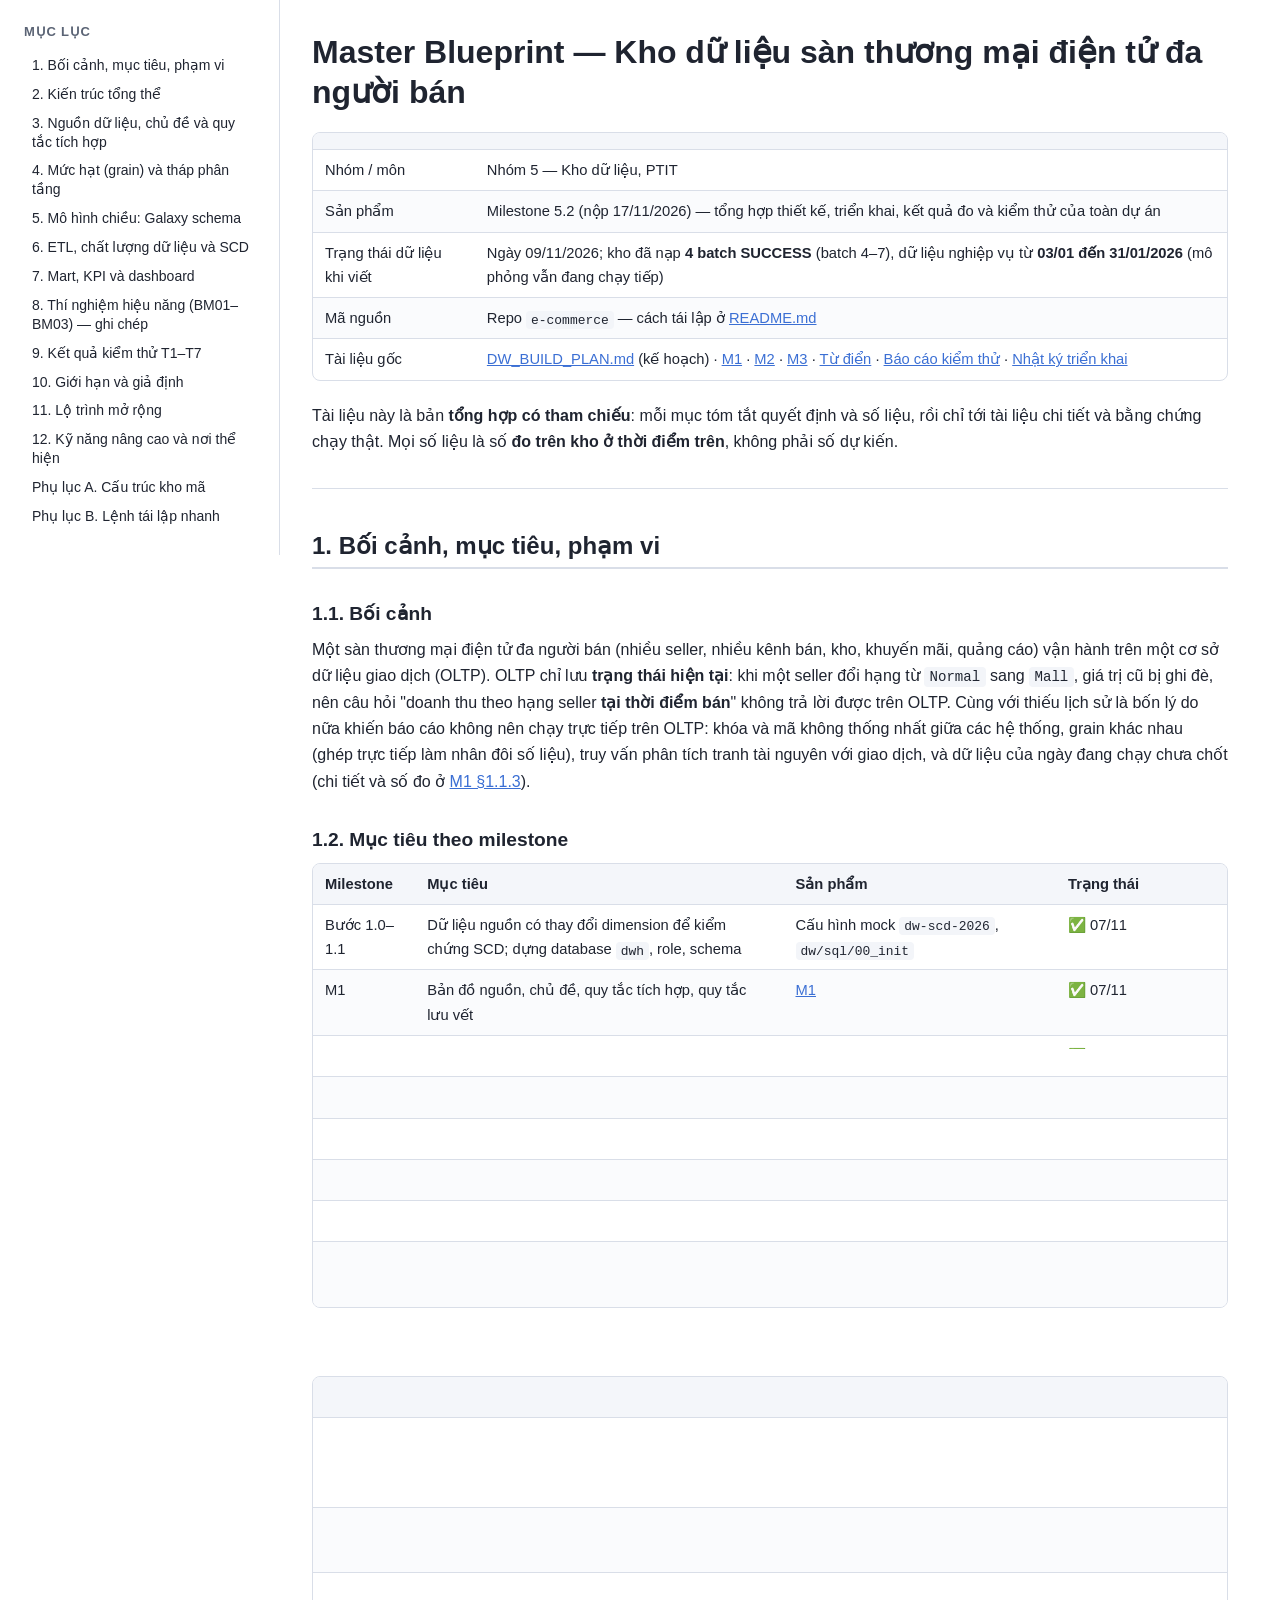
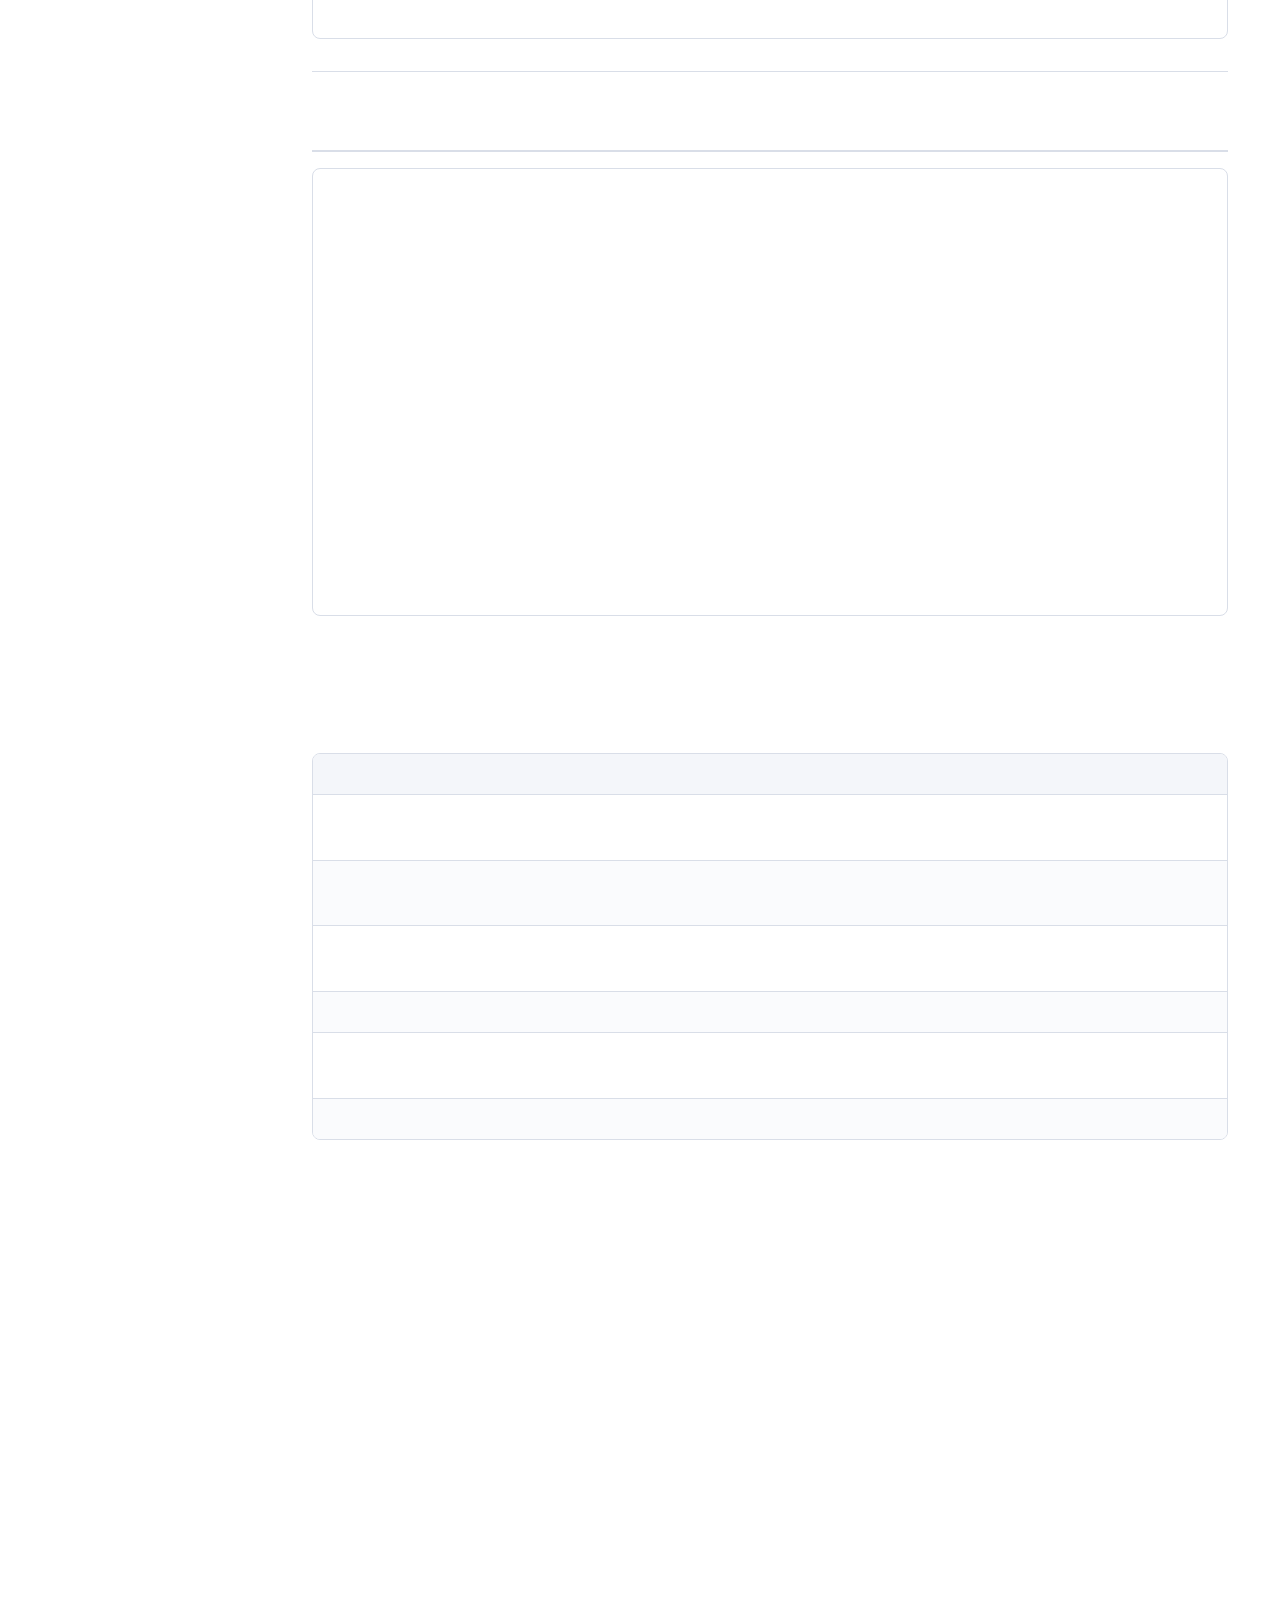
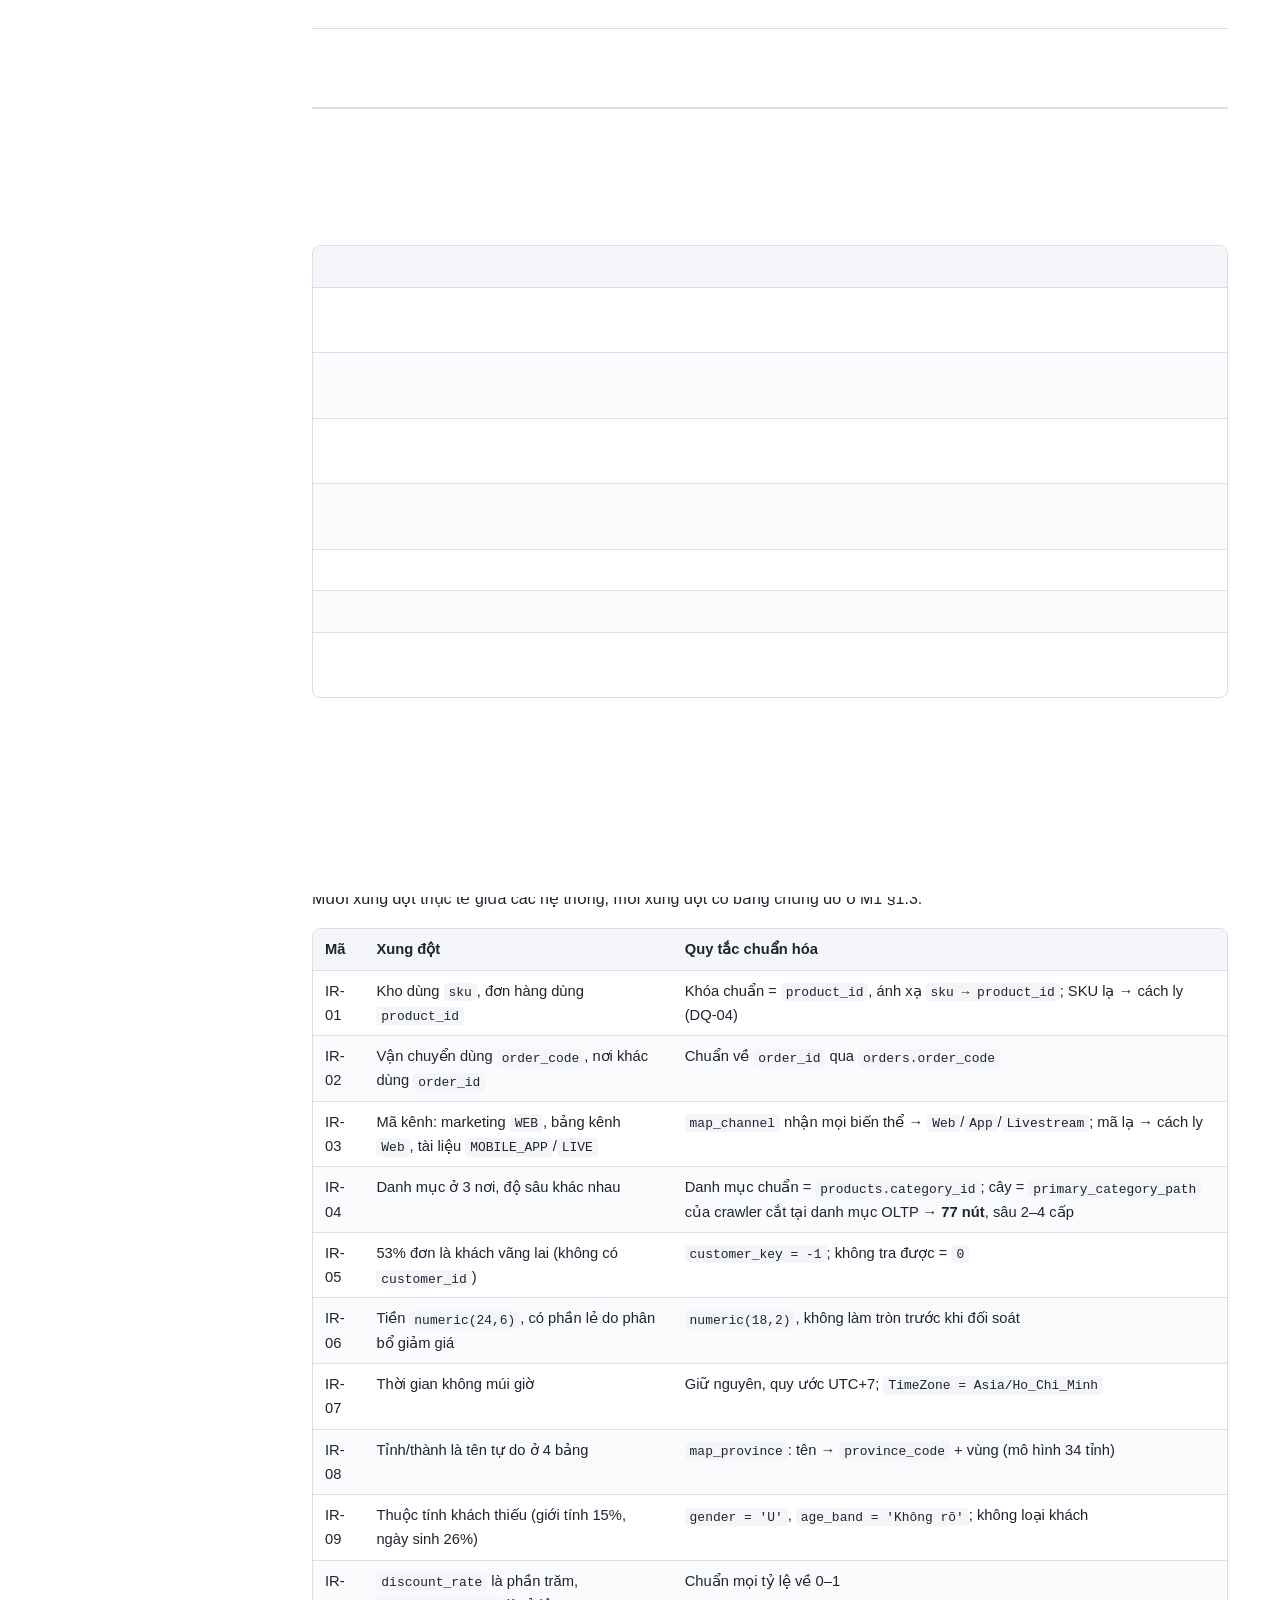
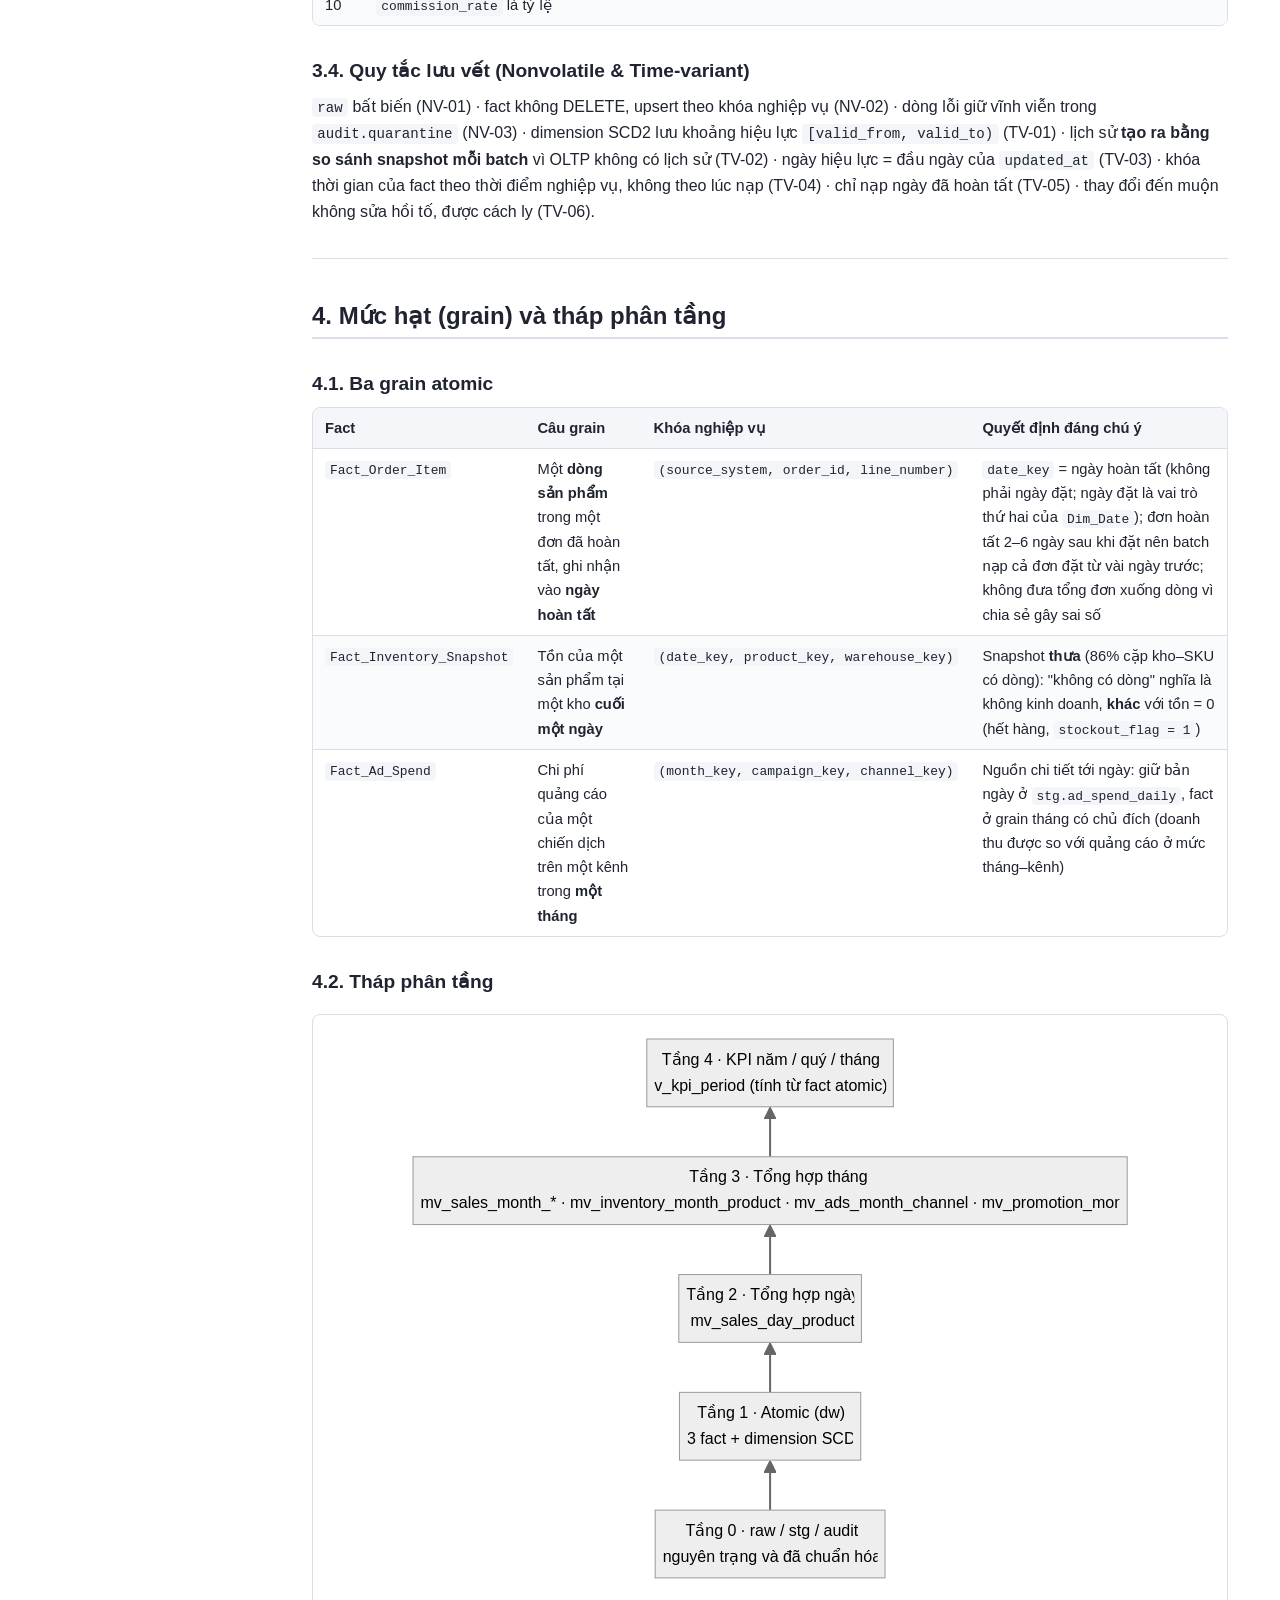
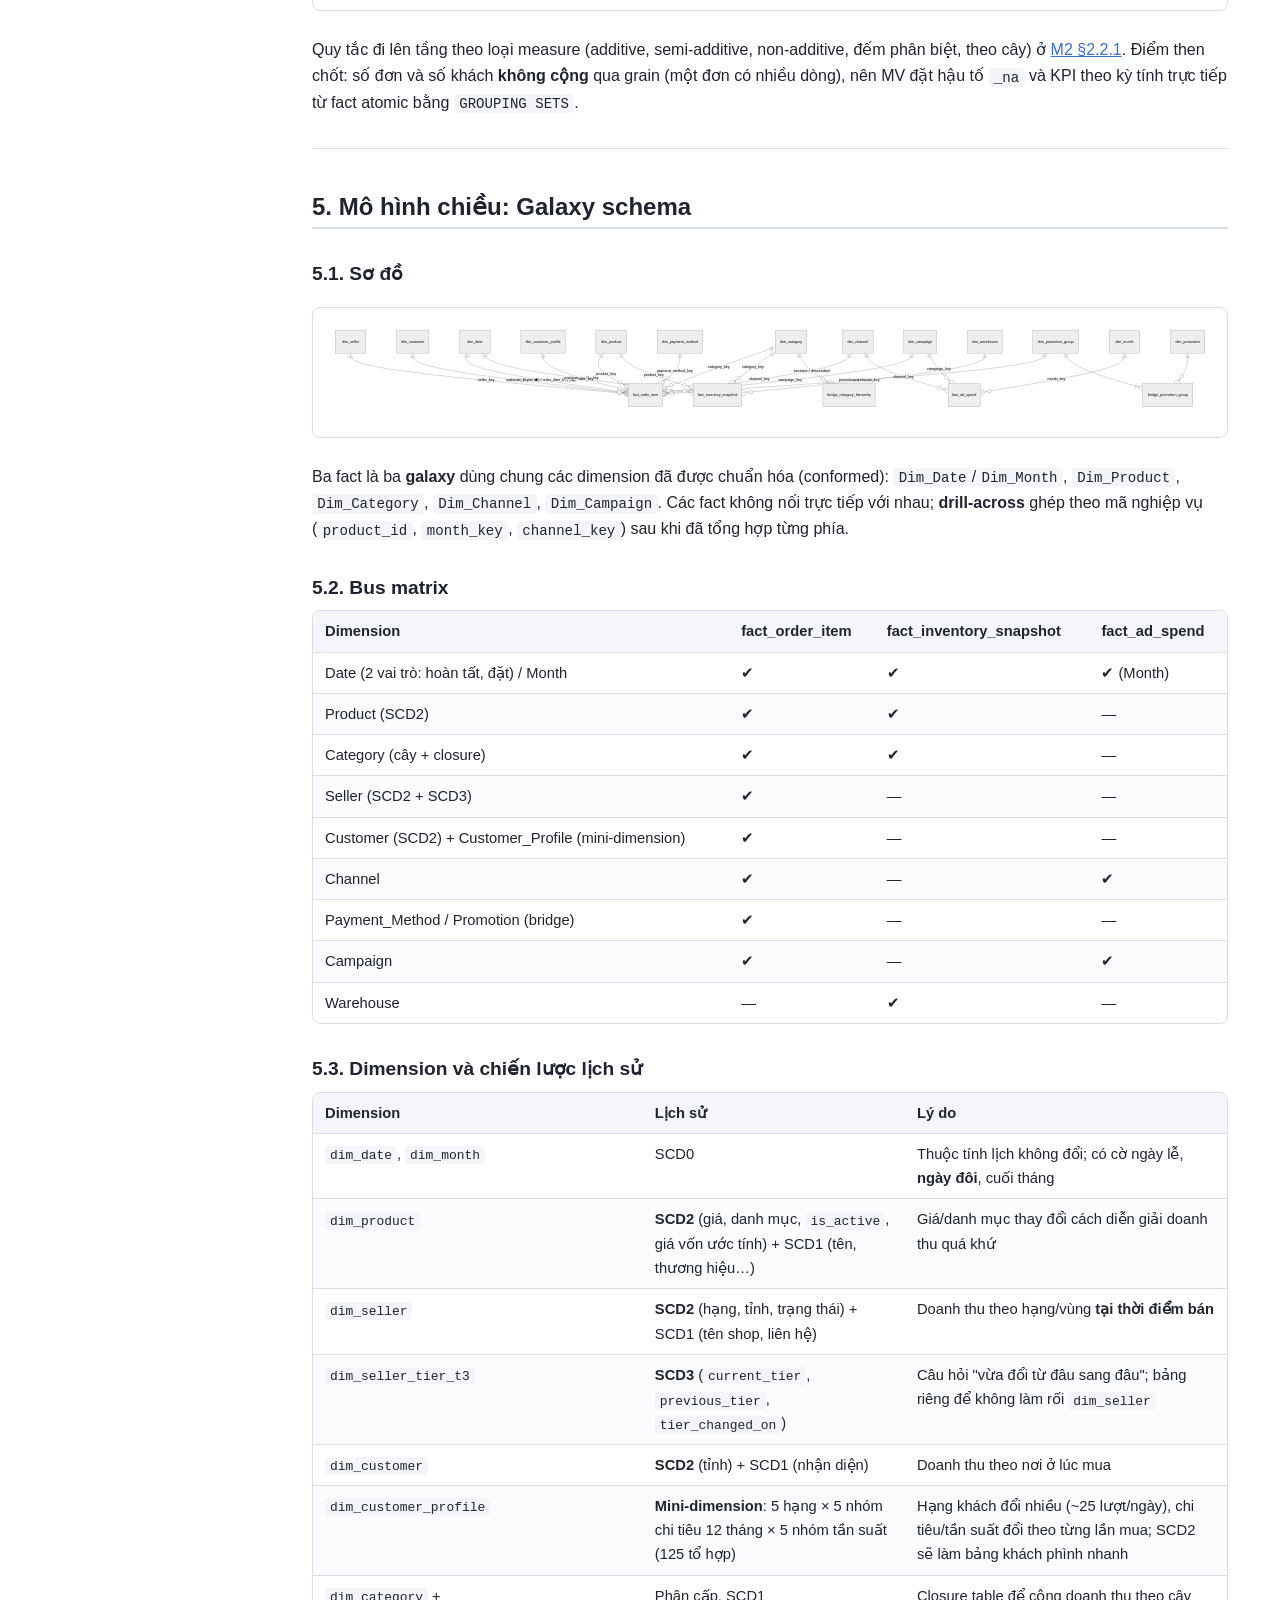
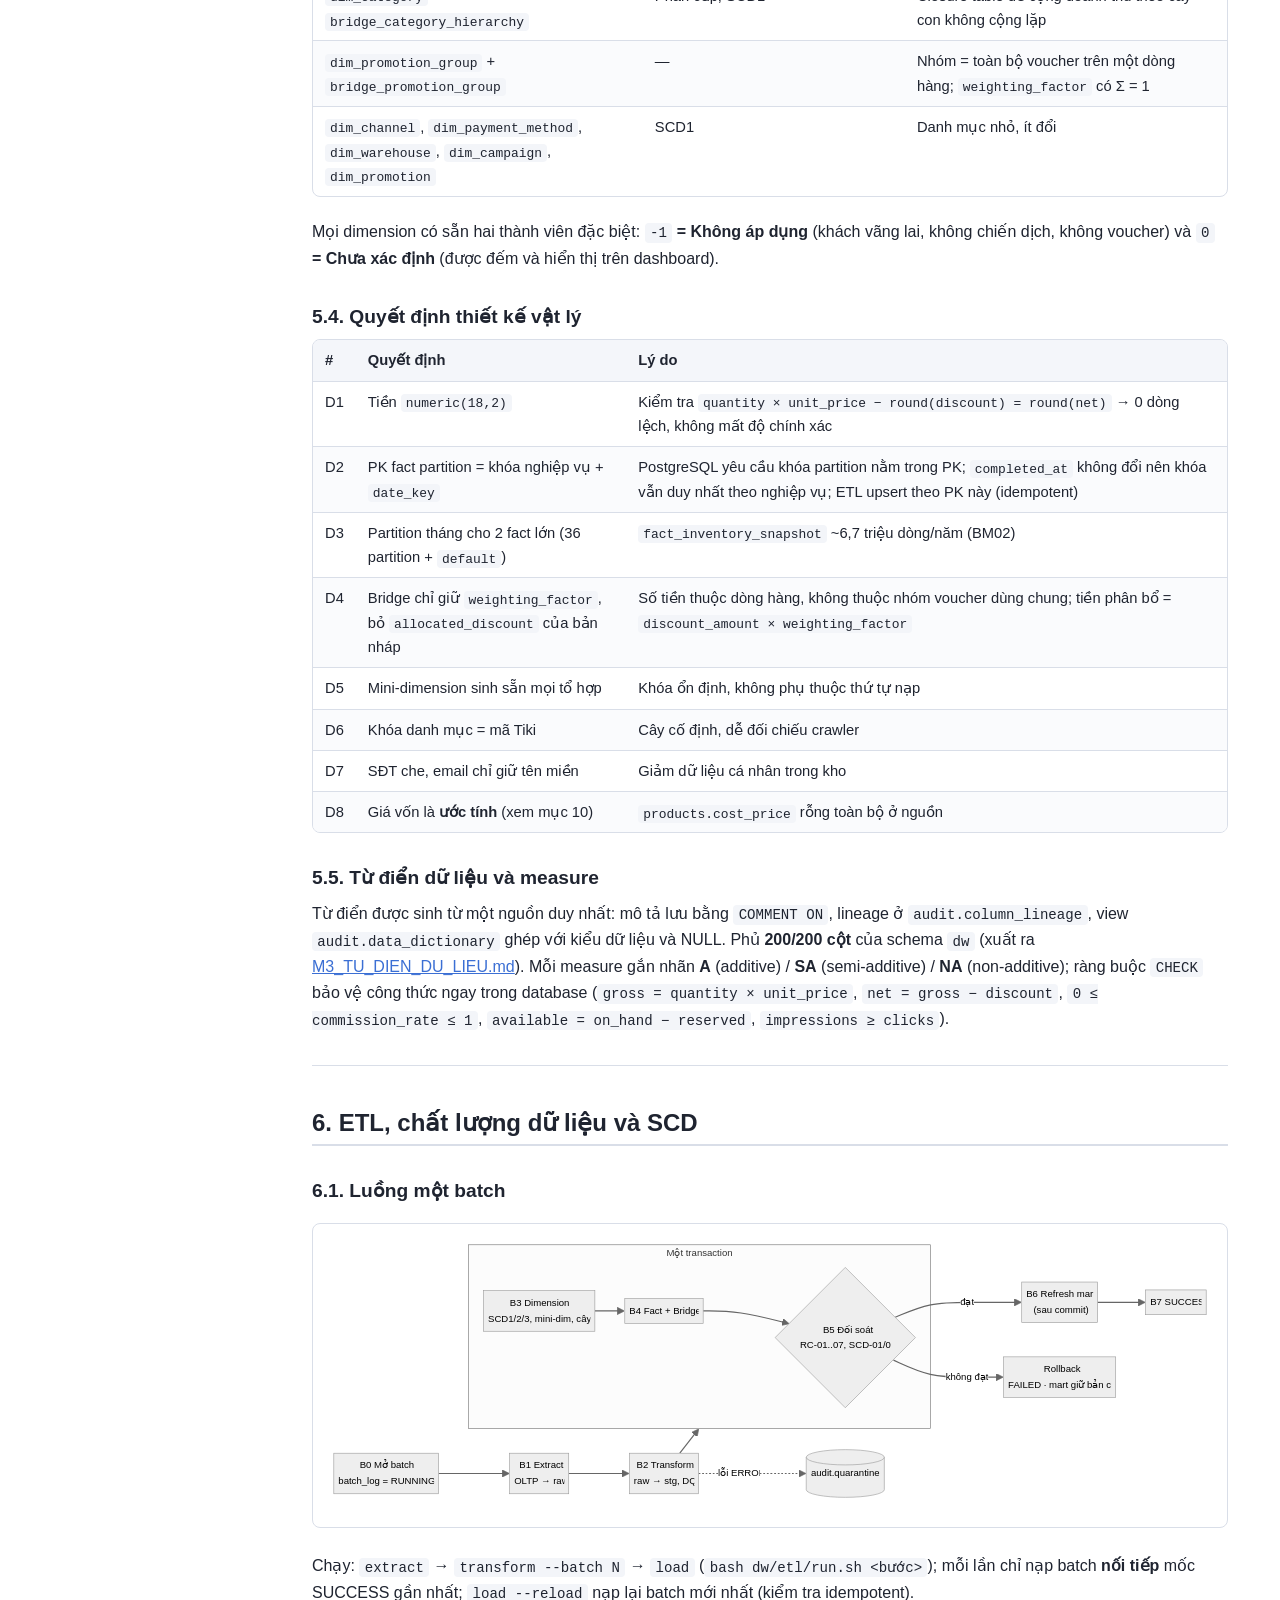
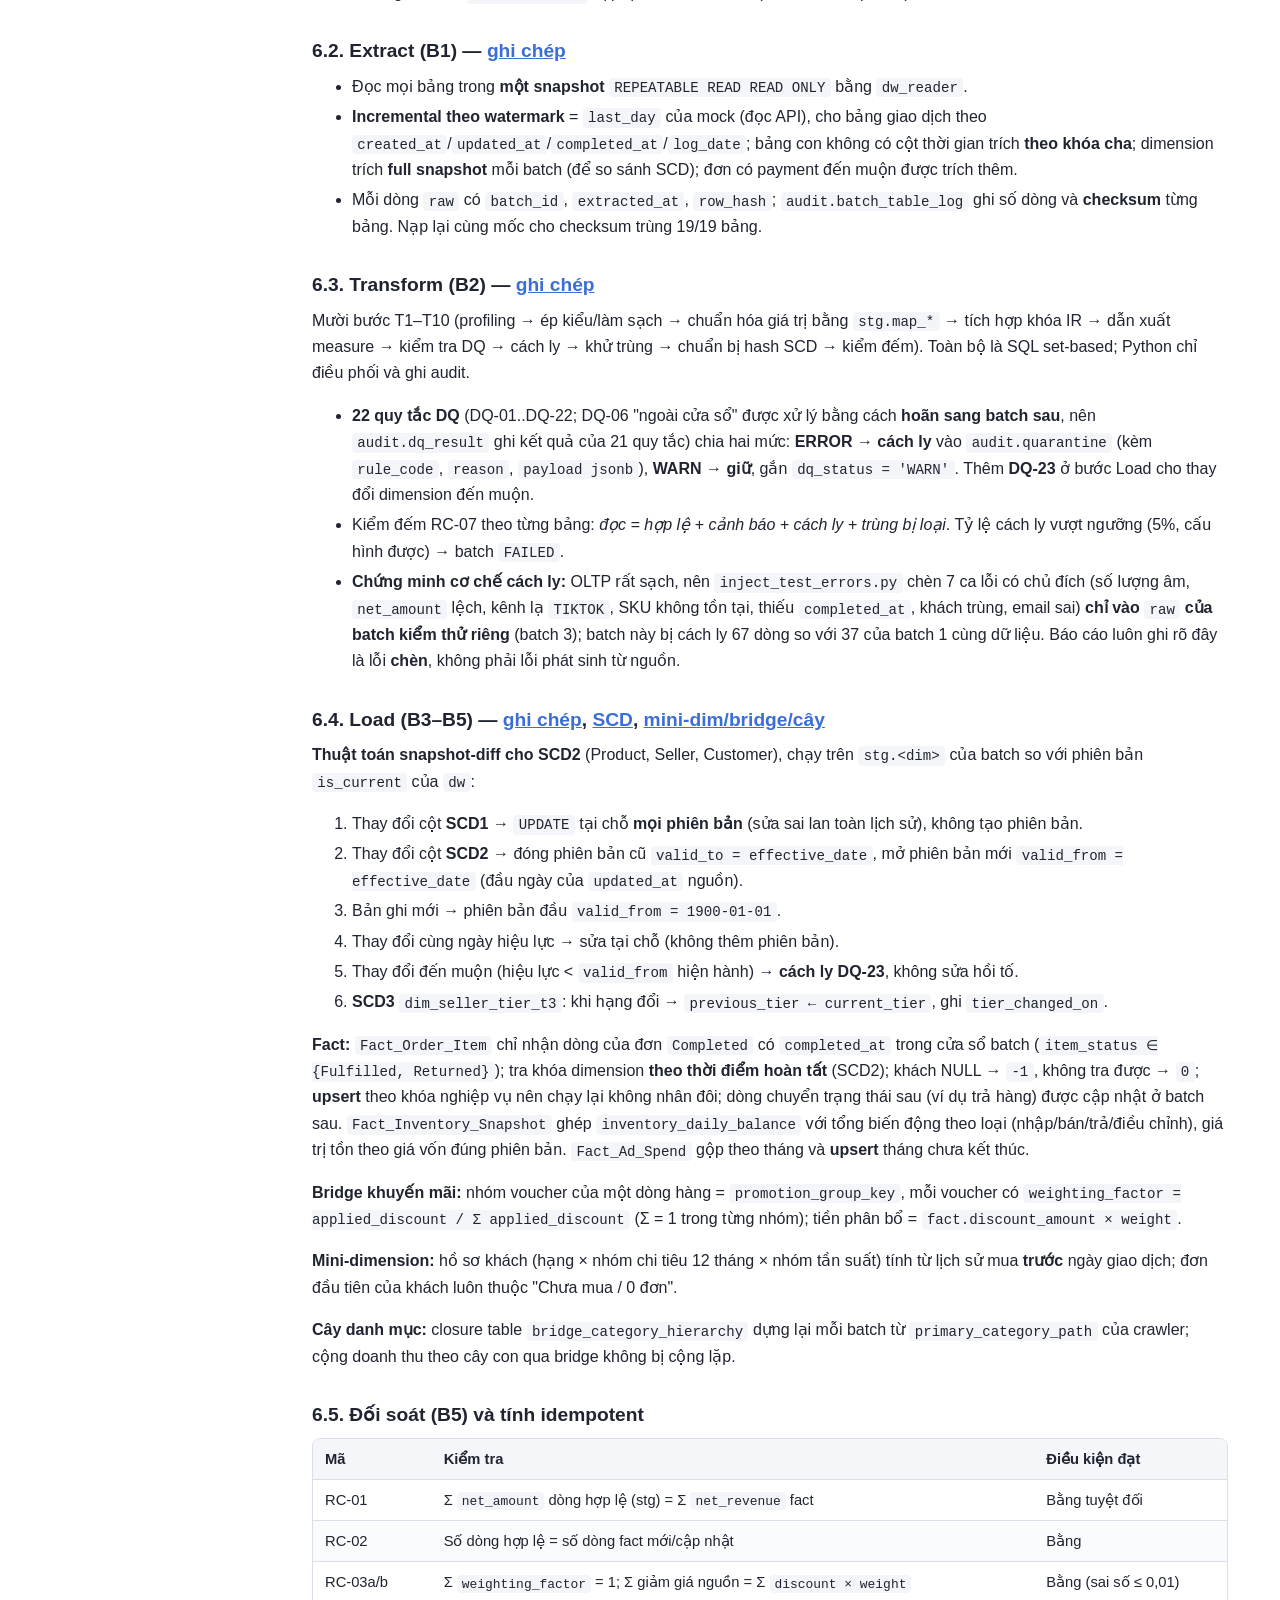
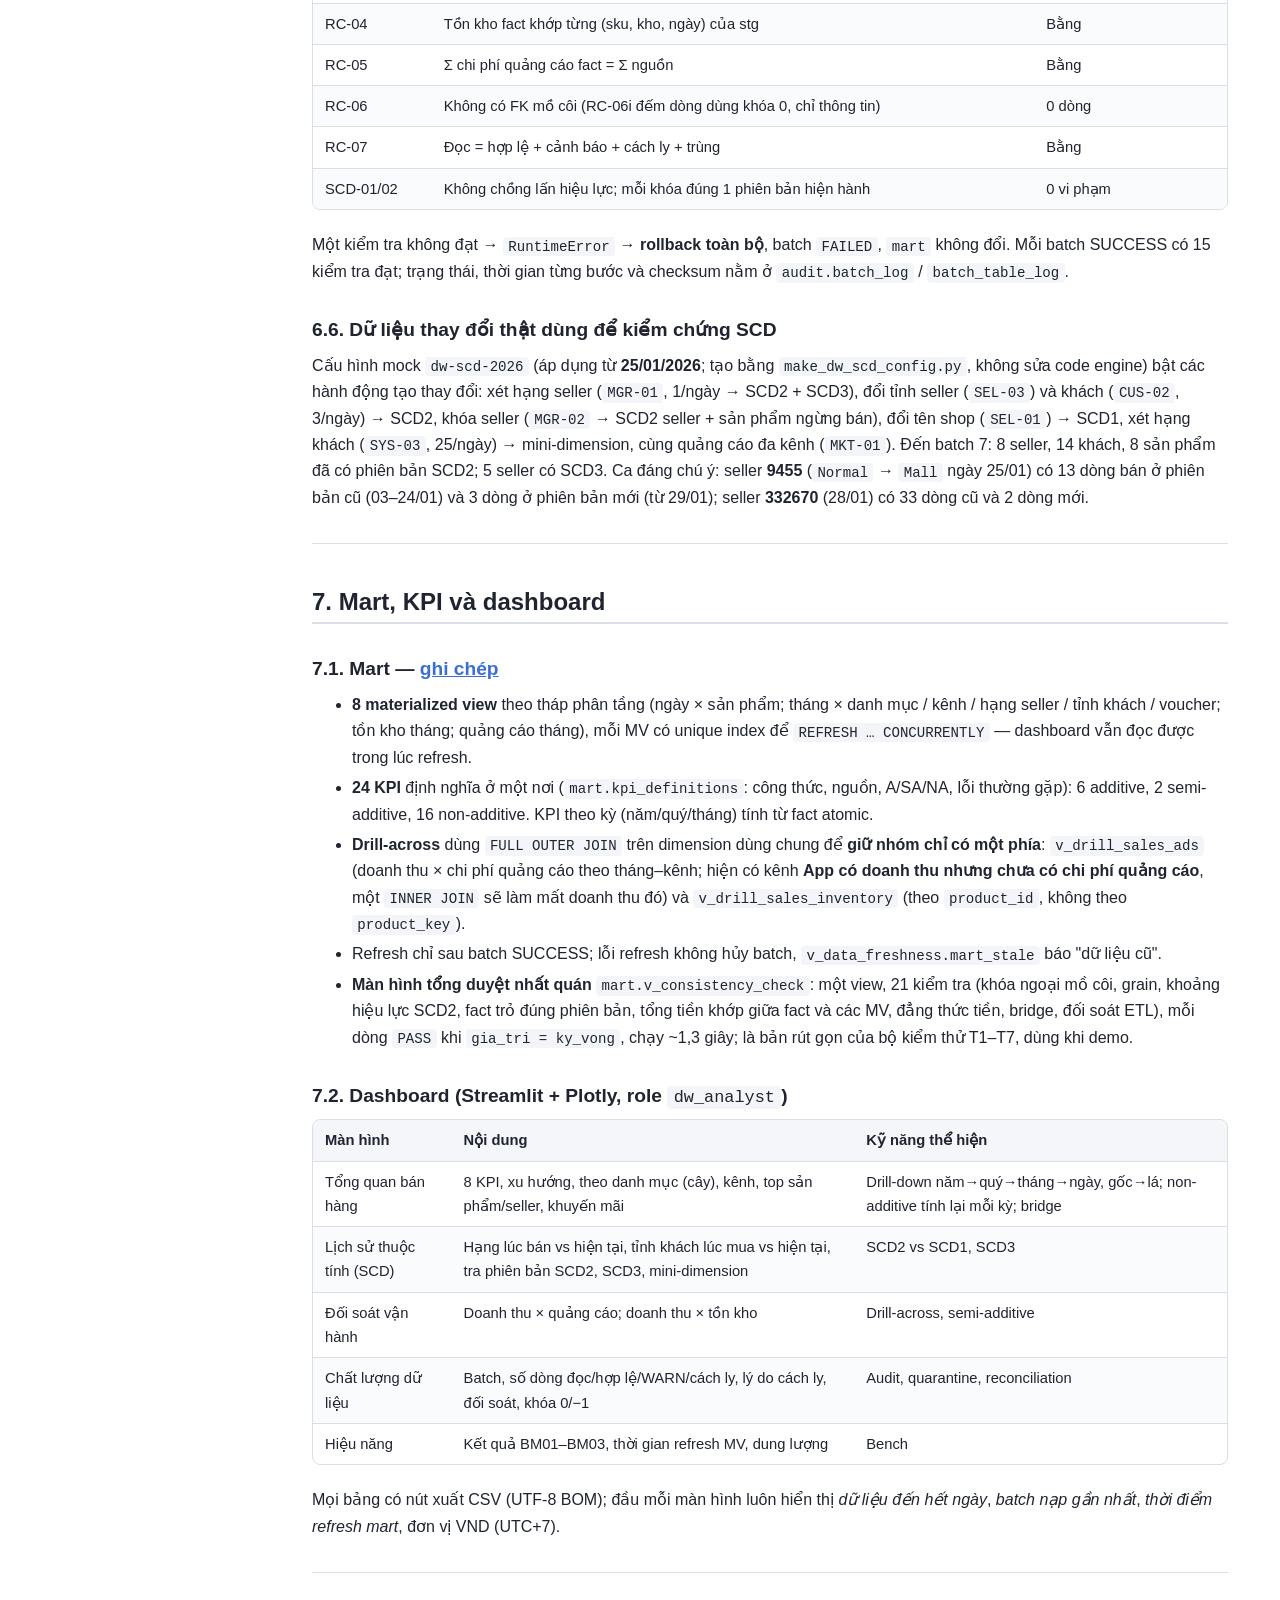
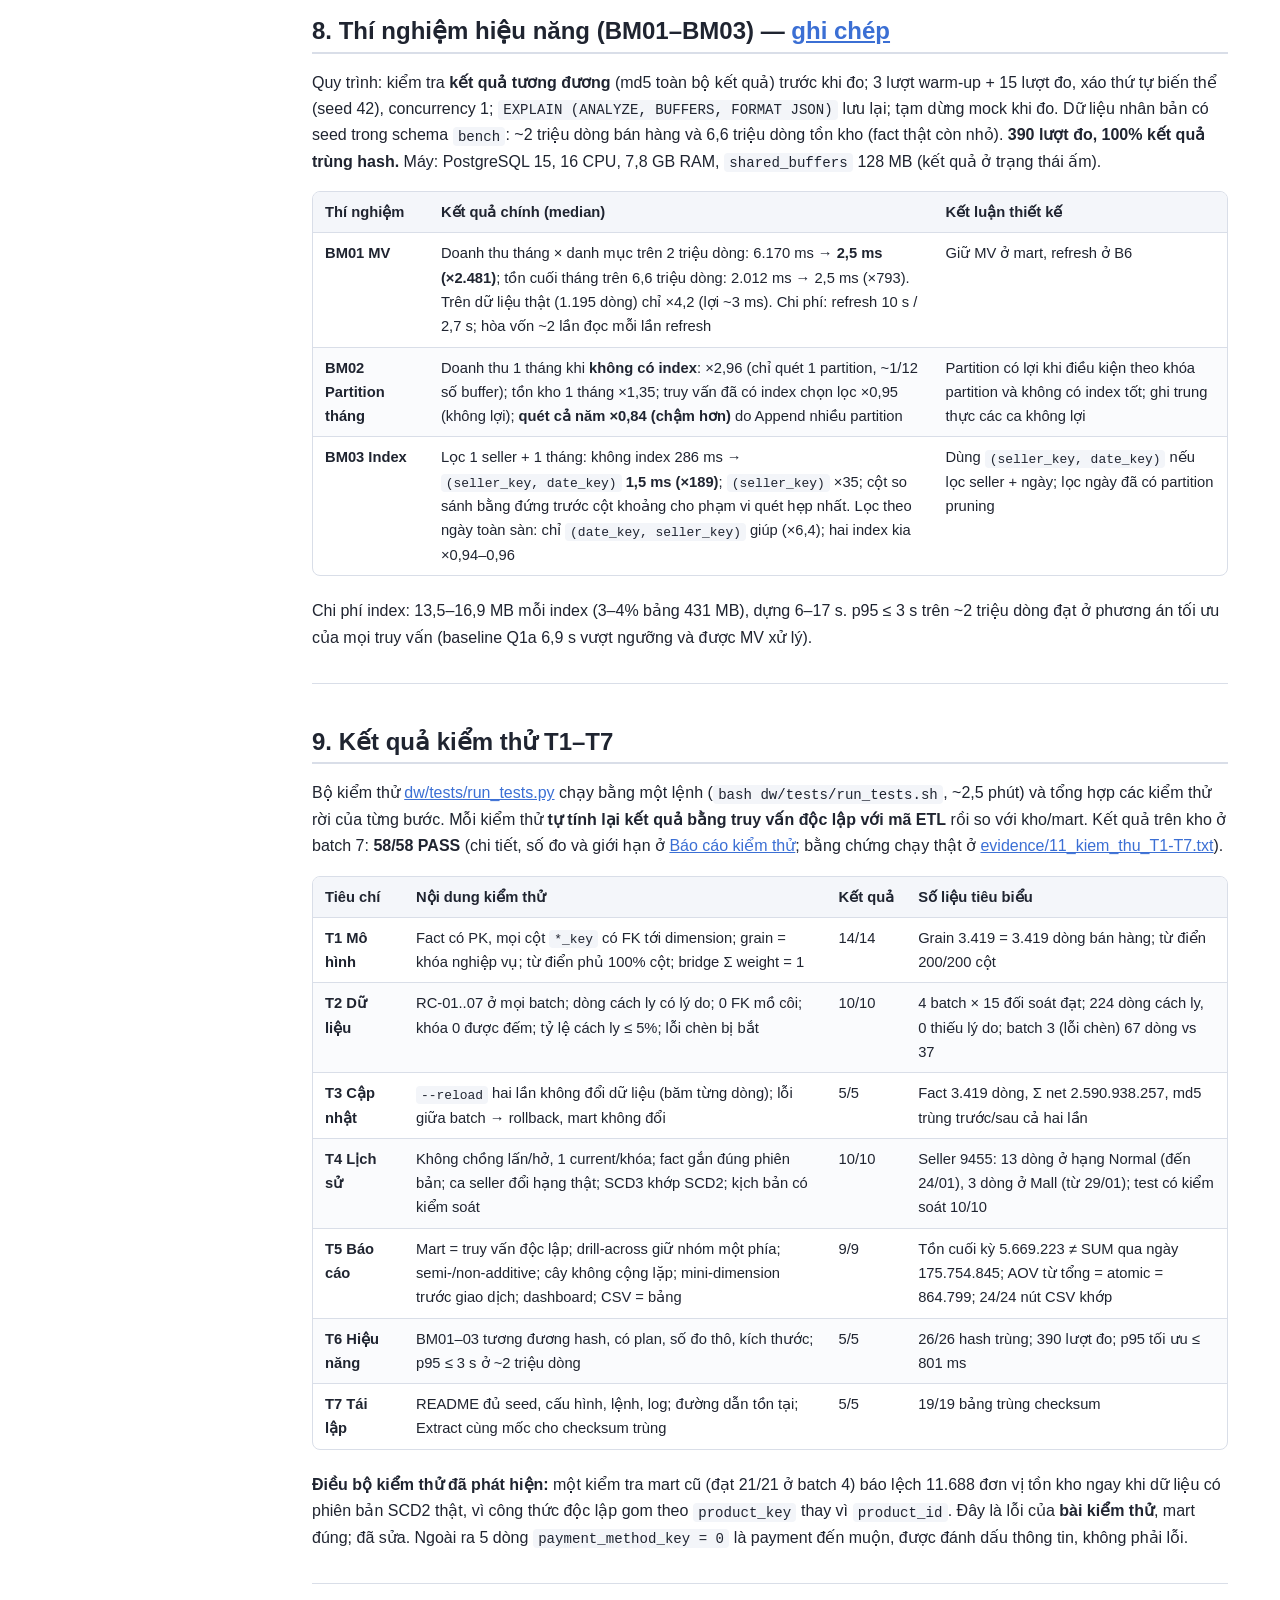
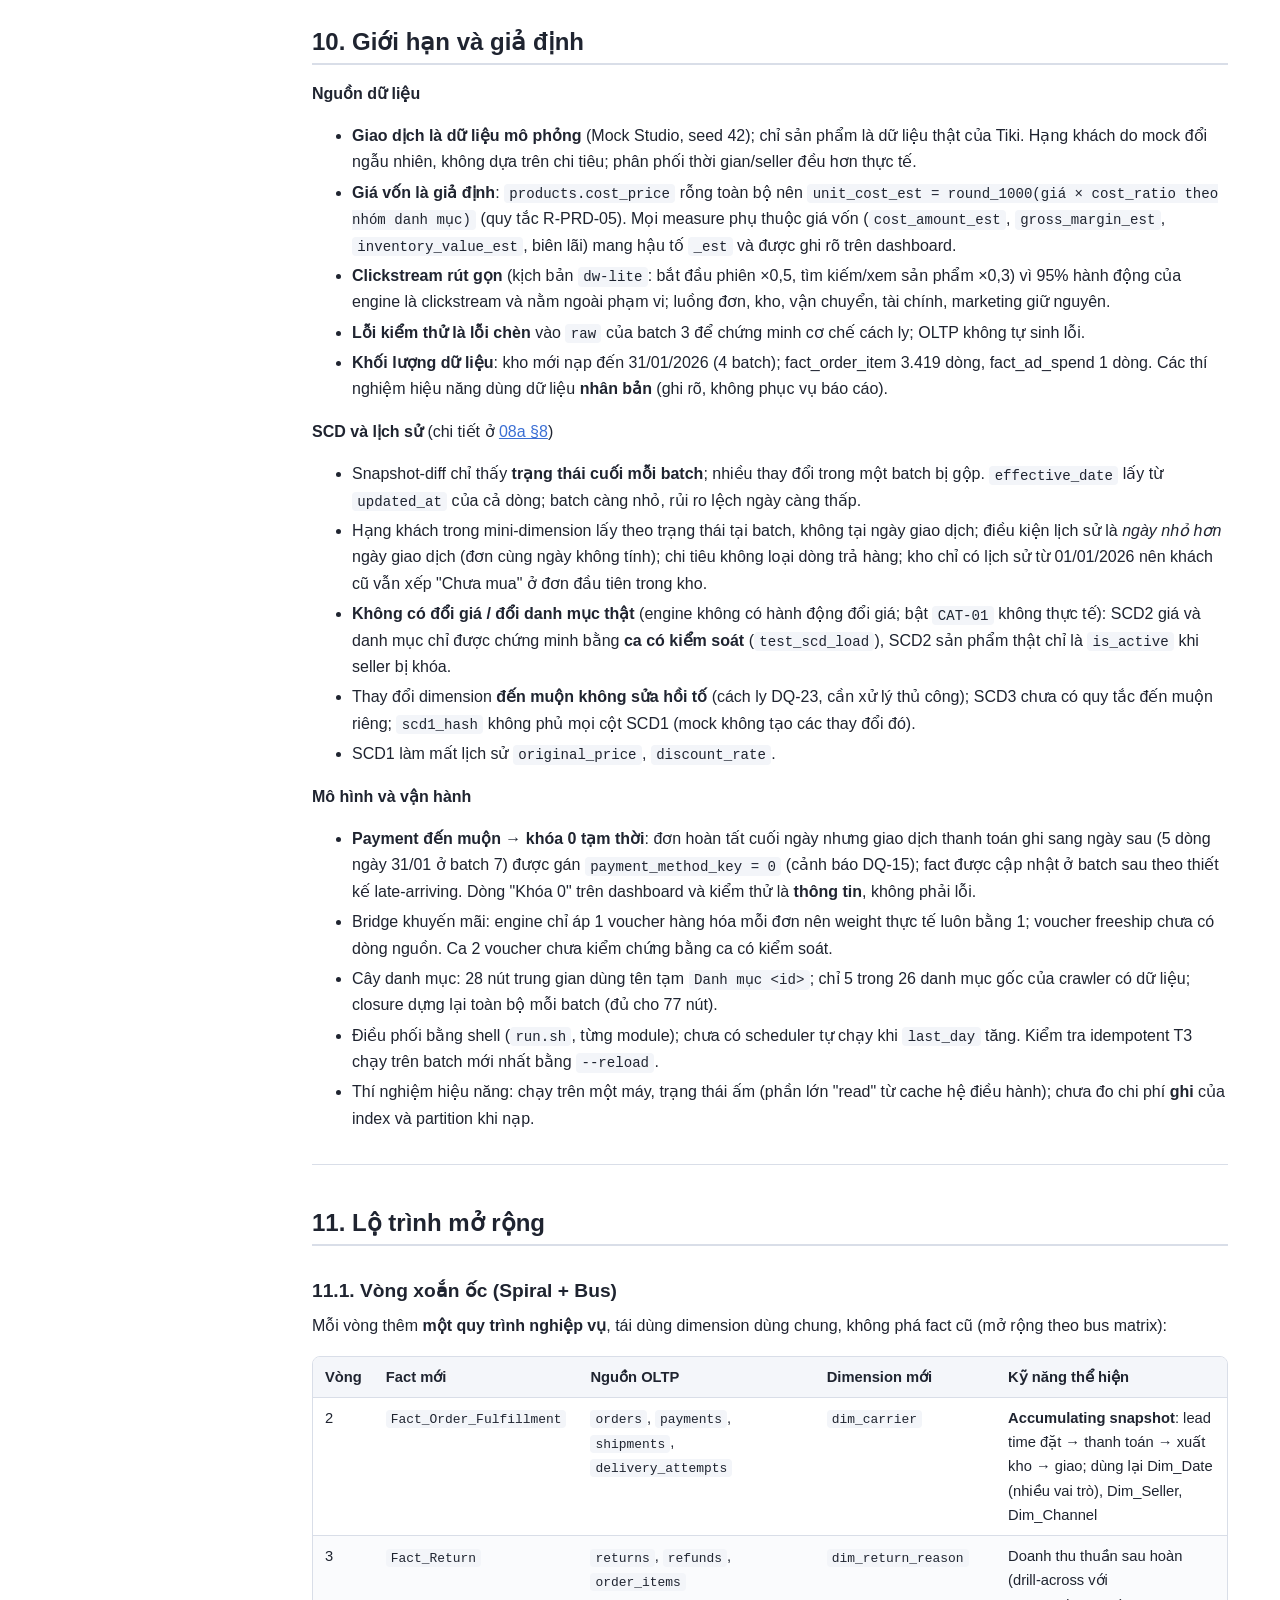
==== commit d08dc67e: "demo" ====
--- a/docs/MASTER_BLUEPRINT.html
+++ b/docs/MASTER_BLUEPRINT.html
@@ -5,7 +5,6 @@
 <title>Master Blueprint — Kho dữ liệu TMĐT đa người bán</title>
 <style>
   :root {
-    
     --bg: #ffffff; --fg: #1f2430; --muted: #5b6475; --line: #d9dee8; --soft: #f4f6fa;
     --accent: #3b6fd4; --accent-soft: #eaf1ff; --code-bg: #f3f5f9; --warn: #b45309;
   }
@@ -387,12 +386,12 @@
 </tr>
 </tbody></table></div>
 <h3 id="4-2-thap-phan-tang">4.2. Tháp phân tầng</h3>
-<div class="mermaid-box"><div class="mermaid" data-processed="true"><svg id="mermaid-1794212252538" width="100%" xmlns="http://www.w3.org/2000/svg" xmlns:xlink="http://www.w3.org/1999/xlink" style="max-width: 730.1875px;" viewBox="-8 -8 730.1875 554.90625" role="graphics-document document" aria-roledescription="flowchart-v2"><style>#mermaid-1794212252538{font-family:"Segoe UI",Roboto,Arial,sans-serif;font-size:16px;fill:#000000;}#mermaid-1794212252538 .error-icon{fill:#552222;}#mermaid-1794212252538 .error-text{fill:#552222;stroke:#552222;}#mermaid-1794212252538 .edge-thickness-normal{stroke-width:2px;}#mermaid-1794212252538 .edge-thickness-thick{stroke-width:3.5px;}#mermaid-1794212252538 .edge-pattern-solid{stroke-dasharray:0;}#mermaid-1794212252538 .edge-pattern-dashed{stroke-dasharray:3;}#mermaid-1794212252538 .edge-pattern-dotted{stroke-dasharray:2;}#mermaid-1794212252538 .marker{fill:#666;stroke:#666;}#mermaid-1794212252538 .marker.cross{stroke:#666;}#mermaid-1794212252538 svg{font-family:"Segoe UI",Roboto,Arial,sans-serif;font-size:16px;}#mermaid-1794212252538 .label{font-family:"Segoe UI",Roboto,Arial,sans-serif;color:#000000;}#mermaid-1794212252538 .cluster-label text{fill:#333;}#mermaid-1794212252538 .cluster-label span,#mermaid-1794212252538 p{color:#333;}#mermaid-1794212252538 .label text,#mermaid-1794212252538 span,#mermaid-1794212252538 p{fill:#000000;color:#000000;}#mermaid-1794212252538 .node rect,#mermaid-1794212252538 .node circle,#mermaid-1794212252538 .node ellipse,#mermaid-1794212252538 .node polygon,#mermaid-1794212252538 .node path{fill:#eee;stroke:#999;stroke-width:1px;}#mermaid-1794212252538 .flowchart-label text{text-anchor:middle;}#mermaid-1794212252538 .node .katex path{fill:#000;stroke:#000;stroke-width:1px;}#mermaid-1794212252538 .node .label{text-align:center;}#mermaid-1794212252538 .node.clickable{cursor:pointer;}#mermaid-1794212252538 .arrowheadPath{fill:#333333;}#mermaid-1794212252538 .edgePath .path{stroke:#666;stroke-width:2.0px;}#mermaid-1794212252538 .flowchart-link{stroke:#666;fill:none;}#mermaid-1794212252538 .edgeLabel{background-color:white;text-align:center;}#mermaid-1794212252538 .edgeLabel rect{opacity:0.5;background-color:white;fill:white;}#mermaid-1794212252538 .labelBkg{background-color:rgba(255, 255, 255, 0.5);}#mermaid-1794212252538 .cluster rect{fill:hsl(0, 0%, 98.9215686275%);stroke:#707070;stroke-width:1px;}#mermaid-1794212252538 .cluster text{fill:#333;}#mermaid-1794212252538 .cluster span,#mermaid-1794212252538 p{color:#333;}#mermaid-1794212252538 div.mermaidTooltip{position:absolute;text-align:center;max-width:200px;padding:2px;font-family:"Segoe UI",Roboto,Arial,sans-serif;font-size:12px;background:hsl(-160, 0%, 93.3333333333%);border:1px solid #707070;border-radius:2px;pointer-events:none;z-index:100;}#mermaid-1794212252538 .flowchartTitleText{text-anchor:middle;font-size:18px;fill:#000000;}#mermaid-1794212252538 :root{--mermaid-font-family:"Segoe UI",Roboto,Arial,sans-serif;}</style><g><marker id="mermaid-1794212252538_flowchart-pointEnd" class="marker flowchart" viewBox="0 0 10 10" refX="6" refY="5" markerUnits="userSpaceOnUse" markerWidth="12" markerHeight="12" orient="auto"><path d="M 0 0 L 10 5 L 0 10 z" class="arrowMarkerPath" style="stroke-width: 1; stroke-dasharray: 1, 0;"></path></marker><marker id="mermaid-1794212252538_flowchart-pointStart" class="marker flowchart" viewBox="0 0 10 10" refX="4.5" refY="5" markerUnits="userSpaceOnUse" markerWidth="12" markerHeight="12" orient="auto"><path d="M 0 5 L 10 10 L 10 0 z" class="arrowMarkerPath" style="stroke-width: 1; stroke-dasharray: 1, 0;"></path></marker><marker id="mermaid-1794212252538_flowchart-circleEnd" class="marker flowchart" viewBox="0 0 10 10" refX="11" refY="5" markerUnits="userSpaceOnUse" markerWidth="11" markerHeight="11" orient="auto"><circle cx="5" cy="5" r="5" class="arrowMarkerPath" style="stroke-width: 1; stroke-dasharray: 1, 0;"></circle></marker><marker id="mermaid-1794212252538_flowchart-circleStart" class="marker flowchart" viewBox="0 0 10 10" refX="-1" refY="5" markerUnits="userSpaceOnUse" markerWidth="11" markerHeight="11" orient="auto"><circle cx="5" cy="5" r="5" class="arrowMarkerPath" style="stroke-width: 1; stroke-dasharray: 1, 0;"></circle></marker><marker id="mermaid-1794212252538_flowchart-crossEnd" class="marker cross flowchart" viewBox="0 0 11 11" refX="12" refY="5.2" markerUnits="userSpaceOnUse" markerWidth="11" markerHeight="11" orient="auto"><path d="M 1,1 l 9,9 M 10,1 l -9,9" class="arrowMarkerPath" style="stroke-width: 2; stroke-dasharray: 1, 0;"></path></marker><marker id="mermaid-1794212252538_flowchart-crossStart" class="marker cross flowchart" viewBox="0 0 11 11" refX="-1" refY="5.2" markerUnits="userSpaceOnUse" markerWidth="11" markerHeight="11" orient="auto"><path d="M 1,1 l 9,9 M 10,1 l -9,9" class="arrowMarkerPath" style="stroke-width: 2; stroke-dasharray: 1, 0;"></path></marker><g class="root"><g class="clusters"></g><g class="edgePaths"><path d="M357.094,471.125L357.094,466.958C357.094,462.792,357.094,454.458,357.094,447.008C357.094,439.558,357.094,432.992,357.094,429.708L357.094,426.425" id="L-L0-L1-0" class=" edge-thickness-normal edge-pattern-solid flowchart-link LS-L0 LE-L1" style="fill:none;" marker-end="url(#mermaid-1794212252538_flowchart-pointEnd)"></path><path d="M357.094,353.344L357.094,349.177C357.094,345.01,357.094,336.677,357.094,329.227C357.094,321.777,357.094,315.21,357.094,311.927L357.094,308.644" id="L-L1-L2-0" class=" edge-thickness-normal edge-pattern-solid flowchart-link LS-L1 LE-L2" style="fill:none;" marker-end="url(#mermaid-1794212252538_flowchart-pointEnd)"></path><path d="M357.094,235.563L357.094,231.396C357.094,227.229,357.094,218.896,357.094,211.446C357.094,203.996,357.094,197.429,357.094,194.146L357.094,190.863" id="L-L2-L3-0" class=" edge-thickness-normal edge-pattern-solid flowchart-link LS-L2 LE-L3" style="fill:none;" marker-end="url(#mermaid-1794212252538_flowchart-pointEnd)"></path><path d="M357.094,117.781L357.094,113.615C357.094,109.448,357.094,101.115,357.094,93.665C357.094,86.215,357.094,79.648,357.094,76.365L357.094,73.081" id="L-L3-L4-0" class=" edge-thickness-normal edge-pattern-solid flowchart-link LS-L3 LE-L4" style="fill:none;" marker-end="url(#mermaid-1794212252538_flowchart-pointEnd)"></path></g><g class="edgeLabels"><g class="edgeLabel"><g class="label" transform="translate(0, 0)"><foreignObject width="0" height="0"><div xmlns="http://www.w3.org/1999/xhtml" style="display: inline-block; white-space: nowrap;"><span class="edgeLabel"></span></div></foreignObject></g></g><g class="edgeLabel"><g class="label" transform="translate(0, 0)"><foreignObject width="0" height="0"><div xmlns="http://www.w3.org/1999/xhtml" style="display: inline-block; white-space: nowrap;"><span class="edgeLabel"></span></div></foreignObject></g></g><g class="edgeLabel"><g class="label" transform="translate(0, 0)"><foreignObject width="0" height="0"><div xmlns="http://www.w3.org/1999/xhtml" style="display: inline-block; white-space: nowrap;"><span class="edgeLabel"></span></div></foreignObject></g></g><g class="edgeLabel"><g class="label" transform="translate(0, 0)"><foreignObject width="0" height="0"><div xmlns="http://www.w3.org/1999/xhtml" style="display: inline-block; white-space: nowrap;"><span class="edgeLabel"></span></div></foreignObject></g></g></g><g class="nodes"><g class="node default default flowchart-label" id="flowchart-L0-0" data-node="true" data-id="L0" transform="translate(357.09375, 505.015625)"><rect class="basic label-container" style="" rx="0" ry="0" x="-114.921875" y="-33.890625" width="229.84375" height="67.78125"></rect><g class="label" style="" transform="translate(-107.421875, -26.390625)"><rect></rect><foreignObject width="214.84375" height="52.78125"><div xmlns="http://www.w3.org/1999/xhtml" style="display: inline-block; white-space: nowrap;"><span class="nodeLabel">Tầng 0 · raw / stg / audit<br>nguyên trạng và đã chuẩn hóa</span></div></foreignObject></g></g><g class="node default default flowchart-label" id="flowchart-L1-1" data-node="true" data-id="L1" transform="translate(357.09375, 387.234375)"><rect class="basic label-container" style="" rx="0" ry="0" x="-90.640625" y="-33.890625" width="181.28125" height="67.78125"></rect><g class="label" style="" transform="translate(-83.140625, -26.390625)"><rect></rect><foreignObject width="166.28125" height="52.78125"><div xmlns="http://www.w3.org/1999/xhtml" style="display: inline-block; white-space: nowrap;"><span class="nodeLabel">Tầng 1 · Atomic (dw)<br>3 fact + dimension SCD</span></div></foreignObject></g></g><g class="node default default flowchart-label" id="flowchart-L2-3" data-node="true" data-id="L2" transform="translate(357.09375, 269.453125)"><rect class="basic label-container" style="" rx="0" ry="0" x="-91.3125" y="-33.890625" width="182.625" height="67.78125"></rect><g class="label" style="" transform="translate(-83.8125, -26.390625)"><rect></rect><foreignObject width="167.625" height="52.78125"><div xmlns="http://www.w3.org/1999/xhtml" style="display: inline-block; white-space: nowrap;"><span class="nodeLabel">Tầng 2 · Tổng hợp ngày<br>mv_sales_day_product</span></div></foreignObject></g></g><g class="node default default flowchart-label" id="flowchart-L3-5" data-node="true" data-id="L3" transform="translate(357.09375, 151.671875)"><rect class="basic label-container" style="" rx="0" ry="0" x="-357.09375" y="-33.890625" width="714.1875" height="67.78125"></rect><g class="label" style="" transform="translate(-349.59375, -26.390625)"><rect></rect><foreignObject width="699.1875" height="52.78125"><div xmlns="http://www.w3.org/1999/xhtml" style="display: inline-block; white-space: nowrap;"><span class="nodeLabel">Tầng 3 · Tổng hợp tháng<br>mv_sales_month_* · mv_inventory_month_product · mv_ads_month_channel · mv_promotion_month</span></div></foreignObject></g></g><g class="node default default flowchart-label" id="flowchart-L4-7" data-node="true" data-id="L4" transform="translate(357.09375, 33.890625)"><rect class="basic label-container" style="" rx="0" ry="0" x="-123.28125" y="-33.890625" width="246.5625" height="67.78125"></rect><g class="label" style="" transform="translate(-115.78125, -26.390625)"><rect></rect><foreignObject width="231.5625" height="52.78125"><div xmlns="http://www.w3.org/1999/xhtml" style="display: inline-block; white-space: nowrap;"><span class="nodeLabel">Tầng 4 · KPI năm / quý / tháng<br>v_kpi_period (tính từ fact atomic)</span></div></foreignObject></g></g></g></g></g></svg></div></div>
+<div class="mermaid-box"><div class="mermaid" data-processed="true"><svg id="mermaid-1794237467637" width="100%" xmlns="http://www.w3.org/2000/svg" xmlns:xlink="http://www.w3.org/1999/xlink" style="max-width: 730.1875px;" viewBox="-8 -8 730.1875 554.90625" role="graphics-document document" aria-roledescription="flowchart-v2"><style>#mermaid-1794237467637{font-family:"Segoe UI",Roboto,Arial,sans-serif;font-size:16px;fill:#000000;}#mermaid-1794237467637 .error-icon{fill:#552222;}#mermaid-1794237467637 .error-text{fill:#552222;stroke:#552222;}#mermaid-1794237467637 .edge-thickness-normal{stroke-width:2px;}#mermaid-1794237467637 .edge-thickness-thick{stroke-width:3.5px;}#mermaid-1794237467637 .edge-pattern-solid{stroke-dasharray:0;}#mermaid-1794237467637 .edge-pattern-dashed{stroke-dasharray:3;}#mermaid-1794237467637 .edge-pattern-dotted{stroke-dasharray:2;}#mermaid-1794237467637 .marker{fill:#666;stroke:#666;}#mermaid-1794237467637 .marker.cross{stroke:#666;}#mermaid-1794237467637 svg{font-family:"Segoe UI",Roboto,Arial,sans-serif;font-size:16px;}#mermaid-1794237467637 .label{font-family:"Segoe UI",Roboto,Arial,sans-serif;color:#000000;}#mermaid-1794237467637 .cluster-label text{fill:#333;}#mermaid-1794237467637 .cluster-label span,#mermaid-1794237467637 p{color:#333;}#mermaid-1794237467637 .label text,#mermaid-1794237467637 span,#mermaid-1794237467637 p{fill:#000000;color:#000000;}#mermaid-1794237467637 .node rect,#mermaid-1794237467637 .node circle,#mermaid-1794237467637 .node ellipse,#mermaid-1794237467637 .node polygon,#mermaid-1794237467637 .node path{fill:#eee;stroke:#999;stroke-width:1px;}#mermaid-1794237467637 .flowchart-label text{text-anchor:middle;}#mermaid-1794237467637 .node .katex path{fill:#000;stroke:#000;stroke-width:1px;}#mermaid-1794237467637 .node .label{text-align:center;}#mermaid-1794237467637 .node.clickable{cursor:pointer;}#mermaid-1794237467637 .arrowheadPath{fill:#333333;}#mermaid-1794237467637 .edgePath .path{stroke:#666;stroke-width:2.0px;}#mermaid-1794237467637 .flowchart-link{stroke:#666;fill:none;}#mermaid-1794237467637 .edgeLabel{background-color:white;text-align:center;}#mermaid-1794237467637 .edgeLabel rect{opacity:0.5;background-color:white;fill:white;}#mermaid-1794237467637 .labelBkg{background-color:rgba(255, 255, 255, 0.5);}#mermaid-1794237467637 .cluster rect{fill:hsl(0, 0%, 98.9215686275%);stroke:#707070;stroke-width:1px;}#mermaid-1794237467637 .cluster text{fill:#333;}#mermaid-1794237467637 .cluster span,#mermaid-1794237467637 p{color:#333;}#mermaid-1794237467637 div.mermaidTooltip{position:absolute;text-align:center;max-width:200px;padding:2px;font-family:"Segoe UI",Roboto,Arial,sans-serif;font-size:12px;background:hsl(-160, 0%, 93.3333333333%);border:1px solid #707070;border-radius:2px;pointer-events:none;z-index:100;}#mermaid-1794237467637 .flowchartTitleText{text-anchor:middle;font-size:18px;fill:#000000;}#mermaid-1794237467637 :root{--mermaid-font-family:"Segoe UI",Roboto,Arial,sans-serif;}</style><g><marker id="mermaid-1794237467637_flowchart-pointEnd" class="marker flowchart" viewBox="0 0 10 10" refX="6" refY="5" markerUnits="userSpaceOnUse" markerWidth="12" markerHeight="12" orient="auto"><path d="M 0 0 L 10 5 L 0 10 z" class="arrowMarkerPath" style="stroke-width: 1; stroke-dasharray: 1, 0;"></path></marker><marker id="mermaid-1794237467637_flowchart-pointStart" class="marker flowchart" viewBox="0 0 10 10" refX="4.5" refY="5" markerUnits="userSpaceOnUse" markerWidth="12" markerHeight="12" orient="auto"><path d="M 0 5 L 10 10 L 10 0 z" class="arrowMarkerPath" style="stroke-width: 1; stroke-dasharray: 1, 0;"></path></marker><marker id="mermaid-1794237467637_flowchart-circleEnd" class="marker flowchart" viewBox="0 0 10 10" refX="11" refY="5" markerUnits="userSpaceOnUse" markerWidth="11" markerHeight="11" orient="auto"><circle cx="5" cy="5" r="5" class="arrowMarkerPath" style="stroke-width: 1; stroke-dasharray: 1, 0;"></circle></marker><marker id="mermaid-1794237467637_flowchart-circleStart" class="marker flowchart" viewBox="0 0 10 10" refX="-1" refY="5" markerUnits="userSpaceOnUse" markerWidth="11" markerHeight="11" orient="auto"><circle cx="5" cy="5" r="5" class="arrowMarkerPath" style="stroke-width: 1; stroke-dasharray: 1, 0;"></circle></marker><marker id="mermaid-1794237467637_flowchart-crossEnd" class="marker cross flowchart" viewBox="0 0 11 11" refX="12" refY="5.2" markerUnits="userSpaceOnUse" markerWidth="11" markerHeight="11" orient="auto"><path d="M 1,1 l 9,9 M 10,1 l -9,9" class="arrowMarkerPath" style="stroke-width: 2; stroke-dasharray: 1, 0;"></path></marker><marker id="mermaid-1794237467637_flowchart-crossStart" class="marker cross flowchart" viewBox="0 0 11 11" refX="-1" refY="5.2" markerUnits="userSpaceOnUse" markerWidth="11" markerHeight="11" orient="auto"><path d="M 1,1 l 9,9 M 10,1 l -9,9" class="arrowMarkerPath" style="stroke-width: 2; stroke-dasharray: 1, 0;"></path></marker><g class="root"><g class="clusters"></g><g class="edgePaths"><path d="M357.094,471.125L357.094,466.958C357.094,462.792,357.094,454.458,357.094,447.008C357.094,439.558,357.094,432.992,357.094,429.708L357.094,426.425" id="L-L0-L1-0" class=" edge-thickness-normal edge-pattern-solid flowchart-link LS-L0 LE-L1" style="fill:none;" marker-end="url(#mermaid-1794237467637_flowchart-pointEnd)"></path><path d="M357.094,353.344L357.094,349.177C357.094,345.01,357.094,336.677,357.094,329.227C357.094,321.777,357.094,315.21,357.094,311.927L357.094,308.644" id="L-L1-L2-0" class=" edge-thickness-normal edge-pattern-solid flowchart-link LS-L1 LE-L2" style="fill:none;" marker-end="url(#mermaid-1794237467637_flowchart-pointEnd)"></path><path d="M357.094,235.563L357.094,231.396C357.094,227.229,357.094,218.896,357.094,211.446C357.094,203.996,357.094,197.429,357.094,194.146L357.094,190.863" id="L-L2-L3-0" class=" edge-thickness-normal edge-pattern-solid flowchart-link LS-L2 LE-L3" style="fill:none;" marker-end="url(#mermaid-1794237467637_flowchart-pointEnd)"></path><path d="M357.094,117.781L357.094,113.615C357.094,109.448,357.094,101.115,357.094,93.665C357.094,86.215,357.094,79.648,357.094,76.365L357.094,73.081" id="L-L3-L4-0" class=" edge-thickness-normal edge-pattern-solid flowchart-link LS-L3 LE-L4" style="fill:none;" marker-end="url(#mermaid-1794237467637_flowchart-pointEnd)"></path></g><g class="edgeLabels"><g class="edgeLabel"><g class="label" transform="translate(0, 0)"><foreignObject width="0" height="0"><div xmlns="http://www.w3.org/1999/xhtml" style="display: inline-block; white-space: nowrap;"><span class="edgeLabel"></span></div></foreignObject></g></g><g class="edgeLabel"><g class="label" transform="translate(0, 0)"><foreignObject width="0" height="0"><div xmlns="http://www.w3.org/1999/xhtml" style="display: inline-block; white-space: nowrap;"><span class="edgeLabel"></span></div></foreignObject></g></g><g class="edgeLabel"><g class="label" transform="translate(0, 0)"><foreignObject width="0" height="0"><div xmlns="http://www.w3.org/1999/xhtml" style="display: inline-block; white-space: nowrap;"><span class="edgeLabel"></span></div></foreignObject></g></g><g class="edgeLabel"><g class="label" transform="translate(0, 0)"><foreignObject width="0" height="0"><div xmlns="http://www.w3.org/1999/xhtml" style="display: inline-block; white-space: nowrap;"><span class="edgeLabel"></span></div></foreignObject></g></g></g><g class="nodes"><g class="node default default flowchart-label" id="flowchart-L0-0" data-node="true" data-id="L0" transform="translate(357.09375, 505.015625)"><rect class="basic label-container" style="" rx="0" ry="0" x="-114.921875" y="-33.890625" width="229.84375" height="67.78125"></rect><g class="label" style="" transform="translate(-107.421875, -26.390625)"><rect></rect><foreignObject width="214.84375" height="52.78125"><div xmlns="http://www.w3.org/1999/xhtml" style="display: inline-block; white-space: nowrap;"><span class="nodeLabel">Tầng 0 · raw / stg / audit<br>nguyên trạng và đã chuẩn hóa</span></div></foreignObject></g></g><g class="node default default flowchart-label" id="flowchart-L1-1" data-node="true" data-id="L1" transform="translate(357.09375, 387.234375)"><rect class="basic label-container" style="" rx="0" ry="0" x="-90.640625" y="-33.890625" width="181.28125" height="67.78125"></rect><g class="label" style="" transform="translate(-83.140625, -26.390625)"><rect></rect><foreignObject width="166.28125" height="52.78125"><div xmlns="http://www.w3.org/1999/xhtml" style="display: inline-block; white-space: nowrap;"><span class="nodeLabel">Tầng 1 · Atomic (dw)<br>3 fact + dimension SCD</span></div></foreignObject></g></g><g class="node default default flowchart-label" id="flowchart-L2-3" data-node="true" data-id="L2" transform="translate(357.09375, 269.453125)"><rect class="basic label-container" style="" rx="0" ry="0" x="-91.3125" y="-33.890625" width="182.625" height="67.78125"></rect><g class="label" style="" transform="translate(-83.8125, -26.390625)"><rect></rect><foreignObject width="167.625" height="52.78125"><div xmlns="http://www.w3.org/1999/xhtml" style="display: inline-block; white-space: nowrap;"><span class="nodeLabel">Tầng 2 · Tổng hợp ngày<br>mv_sales_day_product</span></div></foreignObject></g></g><g class="node default default flowchart-label" id="flowchart-L3-5" data-node="true" data-id="L3" transform="translate(357.09375, 151.671875)"><rect class="basic label-container" style="" rx="0" ry="0" x="-357.09375" y="-33.890625" width="714.1875" height="67.78125"></rect><g class="label" style="" transform="translate(-349.59375, -26.390625)"><rect></rect><foreignObject width="699.1875" height="52.78125"><div xmlns="http://www.w3.org/1999/xhtml" style="display: inline-block; white-space: nowrap;"><span class="nodeLabel">Tầng 3 · Tổng hợp tháng<br>mv_sales_month_* · mv_inventory_month_product · mv_ads_month_channel · mv_promotion_month</span></div></foreignObject></g></g><g class="node default default flowchart-label" id="flowchart-L4-7" data-node="true" data-id="L4" transform="translate(357.09375, 33.890625)"><rect class="basic label-container" style="" rx="0" ry="0" x="-123.28125" y="-33.890625" width="246.5625" height="67.78125"></rect><g class="label" style="" transform="translate(-115.78125, -26.390625)"><rect></rect><foreignObject width="231.5625" height="52.78125"><div xmlns="http://www.w3.org/1999/xhtml" style="display: inline-block; white-space: nowrap;"><span class="nodeLabel">Tầng 4 · KPI năm / quý / tháng<br>v_kpi_period (tính từ fact atomic)</span></div></foreignObject></g></g></g></g></g></svg></div></div>
 <p>Quy tắc đi lên tầng theo loại measure (additive, semi-additive, non-additive, đếm phân biệt, theo cây) ở <a href="M2_GRAIN_PHAN_TANG.md">M2 §2.2.1</a>. Điểm then chốt: số đơn và số khách <strong>không cộng</strong> qua grain (một đơn có nhiều dòng), nên MV đặt hậu tố <code>_na</code> và KPI theo kỳ tính trực tiếp từ fact atomic bằng <code>GROUPING SETS</code>.</p>
 <hr>
 <h2 id="5-mo-hinh-chieu-galaxy-schema">5. Mô hình chiều: Galaxy schema</h2>
 <h3 id="5-1-so-do">5.1. Sơ đồ</h3>
-<div class="mermaid-box"><div class="mermaid" data-processed="true"><svg id="mermaid-1794212252840" width="100%" xmlns="http://www.w3.org/2000/svg" xmlns:xlink="http://www.w3.org/1999/xlink" style="max-width: 2875.1220703125px;" viewBox="0 0 2875.1220703125 290" role="graphics-document document" aria-roledescription="er"><style>#mermaid-1794212252840{font-family:"Segoe UI",Roboto,Arial,sans-serif;font-size:16px;fill:#000000;}#mermaid-1794212252840 .error-icon{fill:#552222;}#mermaid-1794212252840 .error-text{fill:#552222;stroke:#552222;}#mermaid-1794212252840 .edge-thickness-normal{stroke-width:2px;}#mermaid-1794212252840 .edge-thickness-thick{stroke-width:3.5px;}#mermaid-1794212252840 .edge-pattern-solid{stroke-dasharray:0;}#mermaid-1794212252840 .edge-pattern-dashed{stroke-dasharray:3;}#mermaid-1794212252840 .edge-pattern-dotted{stroke-dasharray:2;}#mermaid-1794212252840 .marker{fill:#666;stroke:#666;}#mermaid-1794212252840 .marker.cross{stroke:#666;}#mermaid-1794212252840 svg{font-family:"Segoe UI",Roboto,Arial,sans-serif;font-size:16px;}#mermaid-1794212252840 .entityBox{fill:#eee;stroke:#999;}#mermaid-1794212252840 .attributeBoxOdd{fill:#ffffff;stroke:#999;}#mermaid-1794212252840 .attributeBoxEven{fill:#f2f2f2;stroke:#999;}#mermaid-1794212252840 .relationshipLabelBox{fill:hsl(-160, 0%, 93.3333333333%);opacity:0.7;background-color:hsl(-160, 0%, 93.3333333333%);}#mermaid-1794212252840 .relationshipLabelBox rect{opacity:0.5;}#mermaid-1794212252840 .relationshipLine{stroke:#666;}#mermaid-1794212252840 .entityTitleText{text-anchor:middle;font-size:18px;fill:#000000;}#mermaid-1794212252840 #MD_PARENT_START{fill:#f5f5f5!important;stroke:#666!important;stroke-width:1;}#mermaid-1794212252840 #MD_PARENT_END{fill:#f5f5f5!important;stroke:#666!important;stroke-width:1;}#mermaid-1794212252840 :root{--mermaid-font-family:"Segoe UI",Roboto,Arial,sans-serif;}</style><g></g><defs><marker id="MD_PARENT_START" refX="0" refY="7" markerWidth="190" markerHeight="240" orient="auto"><path d="M 18,7 L9,13 L1,7 L9,1 Z"></path></marker></defs><defs><marker id="MD_PARENT_END" refX="19" refY="7" markerWidth="20" markerHeight="28" orient="auto"><path d="M 18,7 L9,13 L1,7 L9,1 Z"></path></marker></defs><defs><marker id="ONLY_ONE_START" refX="0" refY="9" markerWidth="18" markerHeight="18" orient="auto"><path stroke="gray" fill="none" d="M9,0 L9,18 M15,0 L15,18"></path></marker></defs><defs><marker id="ONLY_ONE_END" refX="18" refY="9" markerWidth="18" markerHeight="18" orient="auto"><path stroke="gray" fill="none" d="M3,0 L3,18 M9,0 L9,18"></path></marker></defs><defs><marker id="ZERO_OR_ONE_START" refX="0" refY="9" markerWidth="30" markerHeight="18" orient="auto"><circle stroke="gray" fill="white" cx="21" cy="9" r="6"></circle><path stroke="gray" fill="none" d="M9,0 L9,18"></path></marker></defs><defs><marker id="ZERO_OR_ONE_END" refX="30" refY="9" markerWidth="30" markerHeight="18" orient="auto"><circle stroke="gray" fill="white" cx="9" cy="9" r="6"></circle><path stroke="gray" fill="none" d="M21,0 L21,18"></path></marker></defs><defs><marker id="ONE_OR_MORE_START" refX="18" refY="18" markerWidth="45" markerHeight="36" orient="auto"><path stroke="gray" fill="none" d="M0,18 Q 18,0 36,18 Q 18,36 0,18 M42,9 L42,27"></path></marker></defs><defs><marker id="ONE_OR_MORE_END" refX="27" refY="18" markerWidth="45" markerHeight="36" orient="auto"><path stroke="gray" fill="none" d="M3,9 L3,27 M9,18 Q27,0 45,18 Q27,36 9,18"></path></marker></defs><defs><marker id="ZERO_OR_MORE_START" refX="18" refY="18" markerWidth="57" markerHeight="36" orient="auto"><circle stroke="gray" fill="white" cx="48" cy="18" r="6"></circle><path stroke="gray" fill="none" d="M0,18 Q18,0 36,18 Q18,36 0,18"></path></marker></defs><defs><marker id="ZERO_OR_MORE_END" refX="39" refY="18" markerWidth="57" markerHeight="36" orient="auto"><circle stroke="gray" fill="white" cx="9" cy="18" r="6"></circle><path stroke="gray" fill="none" d="M21,18 Q39,0 57,18 Q39,36 21,18"></path></marker></defs><path class="er relationshipLine" d="M453.414,95L448.523,103.333C443.632,111.667,433.85,128.333,520.952,149.91C608.055,171.486,792.042,197.972,884.036,211.215L976.029,224.458" marker-end="url(#ZERO_OR_MORE_END)" marker-start="url(#ONLY_ONE_START)" style="stroke: gray; fill: none;"></path><path class="er relationshipLine" d="M893.64,95L887.821,103.333C882.002,111.667,870.364,128.333,884.095,146.545C897.827,164.757,936.928,184.514,956.479,194.393L976.029,204.271" marker-end="url(#ZERO_OR_MORE_END)" marker-start="url(#ONLY_ONE_START)" style="stroke: gray; fill: none;"></path><path class="er relationshipLine" d="M1454.903,75.482L1421.865,87.068C1388.827,98.655,1322.75,121.827,1261.561,144.372C1200.371,166.917,1144.067,188.835,1115.915,199.794L1087.764,210.752" marker-end="url(#ZERO_OR_MORE_END)" marker-start="url(#ONLY_ONE_START)" style="stroke: gray; fill: none;"></path><path class="er relationshipLine" d="M70,95L70,103.333C70,111.667,70,128.333,221.005,150.403C372.01,172.473,674.02,199.945,825.024,213.682L976.029,227.418" marker-end="url(#ZERO_OR_MORE_END)" marker-start="url(#ONLY_ONE_START)" style="stroke: gray; fill: none;"></path><path class="er relationshipLine" d="M272.712,95L272.712,103.333C272.712,111.667,272.712,128.333,389.931,150.177C507.151,172.02,741.59,199.041,858.81,212.551L976.029,226.061" marker-end="url(#ZERO_OR_MORE_END)" marker-start="url(#ONLY_ONE_START)" style="stroke: gray; fill: none;"></path><path class="er relationshipLine" d="M697.625,95L697.625,103.333C697.625,111.667,697.625,128.333,744.026,148.813C790.426,169.292,883.228,193.584,929.629,205.73L976.029,217.876" marker-end="url(#ZERO_OR_MORE_END)" marker-start="url(#ONLY_ONE_START)" style="stroke: gray; fill: none;"></path><path class="er relationshipLine" d="M1702.065,95L1697.242,103.333C1692.42,111.667,1682.775,128.333,1580.391,149.979C1478.007,171.626,1282.886,198.251,1185.325,211.564L1087.764,224.877" marker-end="url(#ZERO_OR_MORE_END)" marker-start="url(#ONLY_ONE_START)" style="stroke: gray; fill: none;"></path><path class="er relationshipLine" d="M1143.967,95L1143.967,103.333C1143.967,111.667,1143.967,128.333,1133.293,145C1122.62,161.667,1101.273,178.333,1090.6,186.667L1079.927,195" marker-end="url(#ZERO_OR_MORE_END)" marker-start="url(#ONLY_ONE_START)" style="stroke: gray; fill: none;"></path><path class="er relationshipLine" d="M1905.248,95L1900.309,103.333C1895.371,111.667,1885.495,128.333,1749.247,150.284C1613,172.235,1350.382,199.471,1219.073,213.088L1087.764,226.706" marker-end="url(#ZERO_OR_MORE_END)" marker-start="url(#ONLY_ONE_START)" style="stroke: gray; fill: none;"></path><path class="er relationshipLine" d="M2340.723,95L2334.484,103.333C2328.245,111.667,2315.768,128.333,2106.941,150.609C1898.115,172.885,1492.939,200.77,1290.351,214.713L1087.764,228.655" marker-end="url(#ZERO_OR_MORE_END)" marker-start="url(#ONLY_ONE_START)" style="stroke: gray; fill: none;"></path><path class="er relationshipLine" d="M2395.456,95L2401.38,103.333C2407.305,111.667,2419.153,128.333,2462.088,147.334C2505.022,166.334,2579.044,187.669,2616.055,198.336L2653.065,209.003" marker-end="url(#ONE_OR_MORE_END)" marker-start="url(#ONLY_ONE_START)" style="stroke: gray; fill: none;"></path><path class="er relationshipLine" d="M2799.163,95L2799.163,103.333C2799.163,111.667,2799.163,128.333,2793.013,145C2786.863,161.667,2774.563,178.333,2768.413,186.667L2762.264,195" marker-end="url(#ZERO_OR_MORE_END)" marker-start="url(#ONLY_ONE_START)" style="stroke: gray; fill: none;"></path><path class="er relationshipLine" d="M501.61,95L507.429,103.333C513.248,111.667,524.886,128.333,639.245,149.673C753.604,171.012,970.684,197.023,1079.224,210.029L1187.764,223.035" marker-end="url(#ZERO_OR_MORE_END)" marker-start="url(#ONLY_ONE_START)" style="stroke: gray; fill: none;"></path><path class="er relationshipLine" d="M946.428,95L952.339,103.333C958.251,111.667,970.074,128.333,1010.296,147.206C1050.519,166.079,1119.141,187.158,1153.452,197.697L1187.764,208.237" marker-end="url(#ZERO_OR_MORE_END)" marker-start="url(#ONLY_ONE_START)" style="stroke: gray; fill: none;"></path><path class="er relationshipLine" d="M2137.782,95L2137.782,103.333C2137.782,111.667,2137.782,128.333,2005.775,149.928C1873.768,171.522,1609.754,198.043,1477.747,211.304L1345.74,224.565" marker-end="url(#ZERO_OR_MORE_END)" marker-start="url(#ONLY_ONE_START)" style="stroke: gray; fill: none;"></path><path class="er relationshipLine" d="M1454.903,91.469L1441.436,100.391C1427.969,109.313,1401.036,127.156,1377.345,144.412C1353.654,161.667,1333.207,178.333,1322.983,186.667L1312.759,195" marker-end="url(#ZERO_OR_MORE_END)" marker-start="url(#ONLY_ONE_START)" style="stroke: gray; fill: none;"></path><path class="er relationshipLine" d="M2593.204,95L2593.204,103.333C2593.204,111.667,2593.204,128.333,2514.916,149.785C2436.628,171.237,2280.052,197.475,2201.764,210.593L2123.477,223.712" marker-end="url(#ZERO_OR_MORE_END)" marker-start="url(#ONLY_ONE_START)" style="stroke: gray; fill: none;"></path><path class="er relationshipLine" d="M1951.108,95L1956.361,103.333C1961.614,111.667,1972.12,128.333,1985.793,145C1999.465,161.667,2016.304,178.333,2024.724,186.667L2033.143,195" marker-end="url(#ZERO_OR_MORE_END)" marker-start="url(#ONLY_ONE_START)" style="stroke: gray; fill: none;"></path><path class="er relationshipLine" d="M1745.989,95L1750.927,103.333C1755.865,111.667,1765.742,128.333,1811.175,148.661C1856.607,168.989,1937.597,192.977,1978.091,204.972L2018.586,216.966" marker-end="url(#ZERO_OR_MORE_END)" marker-start="url(#ONLY_ONE_START)" style="stroke: gray; fill: none;"></path><path class="er relationshipLine" d="M1527.606,95L1532.368,103.333C1537.13,111.667,1546.653,128.333,1564.657,145C1582.662,161.667,1609.146,178.333,1622.388,186.667L1635.63,195" marker-end="url(#ZERO_OR_MORE_END)" marker-start="url(#ONLY_ONE_START)" style="stroke: gray; fill: none;"></path><g id="entity-dimdate-f71c89f9-6754-5c5b-add1-c121347e485d" transform="translate(425.423828125,20 )"><rect class="er entityBox" x="0" y="0" width="100" height="75"></rect><text class="er entityLabel" id="text-entity-dimdate-f71c89f9-6754-5c5b-add1-c121347e485d" x="0" y="0" transform="translate(50,37.5)" style="dominant-baseline: middle; text-anchor: middle; font-family: &quot;Segoe UI&quot;, Roboto, Arial, sans-serif; font-size: 12px;">dim_date</text></g><g id="entity-factorderitem-be17758b-4c1f-5f43-8aca-9873d676ed52" transform="translate(976.029296875,195 )"><rect class="er entityBox" x="0" y="0" width="111.734375" height="75"></rect><text class="er entityLabel" id="text-entity-factorderitem-be17758b-4c1f-5f43-8aca-9873d676ed52" x="0" y="0" transform="translate(55.8671875,37.5)" style="dominant-baseline: middle; text-anchor: middle; font-family: &quot;Segoe UI&quot;, Roboto, Arial, sans-serif; font-size: 12px;">fact_order_item</text></g><g id="entity-dimproduct-64d485fd-1c88-501c-8c53-8f8073755fd3" transform="translate(869.826171875,20 )"><rect class="er entityBox" x="0" y="0" width="100" height="75"></rect><text class="er entityLabel" id="text-entity-dimproduct-64d485fd-1c88-501c-8c53-8f8073755fd3" x="0" y="0" transform="translate(50,37.5)" style="dominant-baseline: middle; text-anchor: middle; font-family: &quot;Segoe UI&quot;, Roboto, Arial, sans-serif; font-size: 12px;">dim_product</text></g><g id="entity-dimcategory-c3f4942c-bf62-5e21-b5e4-7ac0a9701247" transform="translate(1454.90283203125,20 )"><rect class="er entityBox" x="0" y="0" width="102.548828125" height="75"></rect><text class="er entityLabel" id="text-entity-dimcategory-c3f4942c-bf62-5e21-b5e4-7ac0a9701247" x="0" y="0" transform="translate(51.2744140625,37.5)" style="dominant-baseline: middle; text-anchor: middle; font-family: &quot;Segoe UI&quot;, Roboto, Arial, sans-serif; font-size: 12px;">dim_category</text></g><g id="entity-dimseller-4300ff65-ad35-5c33-b995-1b3b5d1b5abf" transform="translate(20,20 )"><rect class="er entityBox" x="0" y="0" width="100" height="75"></rect><text class="er entityLabel" id="text-entity-dimseller-4300ff65-ad35-5c33-b995-1b3b5d1b5abf" x="0" y="0" transform="translate(50,37.5)" style="dominant-baseline: middle; text-anchor: middle; font-family: &quot;Segoe UI&quot;, Roboto, Arial, sans-serif; font-size: 12px;">dim_seller</text></g><g id="entity-dimcustomer-8a4476b2-6a74-5b25-8164-ed6744116d2a" transform="translate(220,20 )"><rect class="er entityBox" x="0" y="0" width="105.423828125" height="75"></rect><text class="er entityLabel" id="text-entity-dimcustomer-8a4476b2-6a74-5b25-8164-ed6744116d2a" x="0" y="0" transform="translate(52.7119140625,37.5)" style="dominant-baseline: middle; text-anchor: middle; font-family: &quot;Segoe UI&quot;, Roboto, Arial, sans-serif; font-size: 12px;">dim_customer</text></g><g id="entity-dimcustomerprofile-795488c3-8b4e-5d9a-917b-b83d5d1778db" transform="translate(625.423828125,20 )"><rect class="er entityBox" x="0" y="0" width="144.40234375" height="75"></rect><text class="er entityLabel" id="text-entity-dimcustomerprofile-795488c3-8b4e-5d9a-917b-b83d5d1778db" x="0" y="0" transform="translate(72.201171875,37.5)" style="dominant-baseline: middle; text-anchor: middle; font-family: &quot;Segoe UI&quot;, Roboto, Arial, sans-serif; font-size: 12px;">dim_customer_profile</text></g><g id="entity-dimchannel-929eaa21-2e80-5be6-9048-4f121e6be626" transform="translate(1673.7666015625,20 )"><rect class="er entityBox" x="0" y="0" width="100" height="75"></rect><text class="er entityLabel" id="text-entity-dimchannel-929eaa21-2e80-5be6-9048-4f121e6be626" x="0" y="0" transform="translate(50,37.5)" style="dominant-baseline: middle; text-anchor: middle; font-family: &quot;Segoe UI&quot;, Roboto, Arial, sans-serif; font-size: 12px;">dim_channel</text></g><g id="entity-dimpaymentmethod-d6a98b05-6720-5a57-b9b3-3b3c4c4f50e8" transform="translate(1069.826171875,20 )"><rect class="er entityBox" x="0" y="0" width="148.28125" height="75"></rect><text class="er entityLabel" id="text-entity-dimpaymentmethod-d6a98b05-6720-5a57-b9b3-3b3c4c4f50e8" x="0" y="0" transform="translate(74.140625,37.5)" style="dominant-baseline: middle; text-anchor: middle; font-family: &quot;Segoe UI&quot;, Roboto, Arial, sans-serif; font-size: 12px;">dim_payment_method</text></g><g id="entity-dimcampaign-d1982c0b-be92-51b2-9735-cf8313da9b9e" transform="translate(1873.7666015625,20 )"><rect class="er entityBox" x="0" y="0" width="107.40625" height="75"></rect><text class="er entityLabel" id="text-entity-dimcampaign-d1982c0b-be92-51b2-9735-cf8313da9b9e" x="0" y="0" transform="translate(53.703125,37.5)" style="dominant-baseline: middle; text-anchor: middle; font-family: &quot;Segoe UI&quot;, Roboto, Arial, sans-serif; font-size: 12px;">dim_campaign</text></g><g id="entity-dimpromotiongroup-6b02c276-5bcc-5d8d-8255-ae5629e67b55" transform="translate(2294.3916015625,20 )"><rect class="er entityBox" x="0" y="0" width="148.8125" height="75"></rect><text class="er entityLabel" id="text-entity-dimpromotiongroup-6b02c276-5bcc-5d8d-8255-ae5629e67b55" x="0" y="0" transform="translate(74.40625,37.5)" style="dominant-baseline: middle; text-anchor: middle; font-family: &quot;Segoe UI&quot;, Roboto, Arial, sans-serif; font-size: 12px;">dim_promotion_group</text></g><g id="entity-bridgepromotiongroup-77c164eb-6963-59d1-9f77-7da2b0c2c349" transform="translate(2653.0654296875,195 )"><rect class="er entityBox" x="0" y="0" width="163.046875" height="75"></rect><text class="er entityLabel" id="text-entity-bridgepromotiongroup-77c164eb-6963-59d1-9f77-7da2b0c2c349" x="0" y="0" transform="translate(81.5234375,37.5)" style="dominant-baseline: middle; text-anchor: middle; font-family: &quot;Segoe UI&quot;, Roboto, Arial, sans-serif; font-size: 12px;">bridge_promotion_group</text></g><g id="entity-dimpromotion-afc6ef5d-77c4-5afb-9019-911c2f61d012" transform="translate(2743.2041015625,20 )"><rect class="er entityBox" x="0" y="0" width="111.91796875" height="75"></rect><text class="er entityLabel" id="text-entity-dimpromotion-afc6ef5d-77c4-5afb-9019-911c2f61d012" x="0" y="0" transform="translate(55.958984375,37.5)" style="dominant-baseline: middle; text-anchor: middle; font-family: &quot;Segoe UI&quot;, Roboto, Arial, sans-serif; font-size: 12px;">dim_promotion</text></g><g id="entity-factinventorysnapshot-bafe83c5-2168-5b2f-9b98-71d75f6bbe70" transform="translate(1187.763671875,195 )"><rect class="er entityBox" x="0" y="0" width="157.9765625" height="75"></rect><text class="er entityLabel" id="text-entity-factinventorysnapshot-bafe83c5-2168-5b2f-9b98-71d75f6bbe70" x="0" y="0" transform="translate(78.98828125,37.5)" style="dominant-baseline: middle; text-anchor: middle; font-family: &quot;Segoe UI&quot;, Roboto, Arial, sans-serif; font-size: 12px;">fact_inventory_snapshot</text></g><g id="entity-dimwarehouse-b19257ea-dfc3-5a5a-b454-91c941e3b3f7" transform="translate(2081.1728515625,20 )"><rect class="er entityBox" x="0" y="0" width="113.21875" height="75"></rect><text class="er entityLabel" id="text-entity-dimwarehouse-b19257ea-dfc3-5a5a-b454-91c941e3b3f7" x="0" y="0" transform="translate(56.609375,37.5)" style="dominant-baseline: middle; text-anchor: middle; font-family: &quot;Segoe UI&quot;, Roboto, Arial, sans-serif; font-size: 12px;">dim_warehouse</text></g><g id="entity-dimmonth-50bf9c57-1e73-5249-9d95-29de22830af6" transform="translate(2543.2041015625,20 )"><rect class="er entityBox" x="0" y="0" width="100" height="75"></rect><text class="er entityLabel" id="text-entity-dimmonth-50bf9c57-1e73-5249-9d95-29de22830af6" x="0" y="0" transform="translate(50,37.5)" style="dominant-baseline: middle; text-anchor: middle; font-family: &quot;Segoe UI&quot;, Roboto, Arial, sans-serif; font-size: 12px;">dim_month</text></g><g id="entity-factadspend-b49d3f5e-1fc2-5a11-a3b0-454fc0c41376" transform="translate(2018.5859375,195 )"><rect class="er entityBox" x="0" y="0" width="104.890625" height="75"></rect><text class="er entityLabel" id="text-entity-factadspend-b49d3f5e-1fc2-5a11-a3b0-454fc0c41376" x="0" y="0" transform="translate(52.4453125,37.5)" style="dominant-baseline: middle; text-anchor: middle; font-family: &quot;Segoe UI&quot;, Roboto, Arial, sans-serif; font-size: 12px;">fact_ad_spend</text></g><g id="entity-bridgecategoryhierarchy-f888919c-52c2-5994-9437-ee5e7d54935f" transform="translate(1610.0576171875,195 )"><rect class="er entityBox" x="0" y="0" width="170.32421875" height="75"></rect><text class="er entityLabel" id="text-entity-bridgecategoryhierarchy-f888919c-52c2-5994-9437-ee5e7d54935f" x="0" y="0" transform="translate(85.162109375,37.5)" style="dominant-baseline: middle; text-anchor: middle; font-family: &quot;Segoe UI&quot;, Roboto, Arial, sans-serif; font-size: 12px;">bridge_category_hierarchy</text></g><rect class="er relationshipLabelBox" x="584.5888671875" y="174.78634643554688" width="220.94921875" height="16"></rect><text class="er relationshipLabel" id="rel1" x="695.0634765625" y="182.78634643554688" style="text-anchor: middle; dominant-baseline: middle; font-family: &quot;Segoe UI&quot;, Roboto, Arial, sans-serif; font-size: 12px;">date_key (hoàn tất) / order_date_key (đặt)</text><rect class="er relationshipLabelBox" x="870.3282470703125" y="155.9159698486328" width="65.9453125" height="16"></rect><text class="er relationshipLabel" id="rel2" x="903.3009033203125" y="163.9159698486328" style="text-anchor: middle; dominant-baseline: middle; font-family: &quot;Segoe UI&quot;, Roboto, Arial, sans-serif; font-size: 12px;">product_key</text><rect class="er relationshipLabelBox" x="1235.4315185546875" y="133.0612335205078" width="70.287109375" height="16"></rect><text class="er relationshipLabel" id="rel3" x="1270.5750732421875" y="141.0612335205078" style="text-anchor: middle; dominant-baseline: middle; font-family: &quot;Segoe UI&quot;, Roboto, Arial, sans-serif; font-size: 12px;">category_key</text><rect class="er relationshipLabelBox" x="486.65643310546875" y="176.1191864013672" width="51.84765625" height="16"></rect><text class="er relationshipLabel" id="rel4" x="512.5802612304688" y="184.1191864013672" style="text-anchor: middle; dominant-baseline: middle; font-family: &quot;Segoe UI&quot;, Roboto, Arial, sans-serif; font-size: 12px;">seller_key</text><rect class="er relationshipLabelBox" x="576.26416015625" y="175.04051208496094" width="73.52734375" height="16"></rect><text class="er relationshipLabel" id="rel5" x="613.02783203125" y="183.04051208496094" style="text-anchor: middle; dominant-baseline: middle; font-family: &quot;Segoe UI&quot;, Roboto, Arial, sans-serif; font-size: 12px;">customer_key</text><rect class="er relationshipLabelBox" x="765.5887451171875" y="167.97109985351562" width="112.609375" height="16"></rect><text class="er relationshipLabel" id="rel6" x="821.8934326171875" y="175.97109985351562" style="text-anchor: middle; dominant-baseline: middle; font-family: &quot;Segoe UI&quot;, Roboto, Arial, sans-serif; font-size: 12px;">customer_profile_key</text><rect class="er relationshipLabelBox" x="1370.1268310546875" y="172.60809326171875" width="65.423828125" height="16"></rect><text class="er relationshipLabel" id="rel7" x="1402.8387451171875" y="180.60809326171875" style="text-anchor: middle; dominant-baseline: middle; font-family: &quot;Segoe UI&quot;, Roboto, Arial, sans-serif; font-size: 12px;">channel_key</text><rect class="er relationshipLabelBox" x="1068.3006591796875" y="145.6110382080078" width="117.203125" height="16"></rect><text class="er relationshipLabel" id="rel8" x="1126.9022216796875" y="153.6110382080078" style="text-anchor: middle; dominant-baseline: middle; font-family: &quot;Segoe UI&quot;, Roboto, Arial, sans-serif; font-size: 12px;">payment_method_key</text><rect class="er relationshipLabelBox" x="1465.6180419921875" y="174.3665313720703" width="76.12890625" height="16"></rect><text class="er relationshipLabel" id="rel9" x="1503.6824951171875" y="182.3665313720703" style="text-anchor: middle; dominant-baseline: middle; font-family: &quot;Segoe UI&quot;, Roboto, Arial, sans-serif; font-size: 12px;">campaign_key</text><rect class="er relationshipLabelBox" x="1661.0638427734375" y="175.99729919433594" width="117.736328125" height="16"></rect><text class="er relationshipLabel" id="rel10" x="1719.9320068359375" y="183.99729919433594" style="text-anchor: middle; dominant-baseline: middle; font-family: &quot;Segoe UI&quot;, Roboto, Arial, sans-serif; font-size: 12px;">promotion_group_key</text><rect class="er relationshipLabelBox" x="2515.6904296875" y="167.58811950683594" width="0" height="0"></rect><text class="er relationshipLabel" id="rel11" x="2515.6904296875" y="167.58811950683594" style="text-anchor: middle; dominant-baseline: middle; font-family: &quot;Segoe UI&quot;, Roboto, Arial, sans-serif; font-size: 12px;"></text><rect class="er relationshipLabelBox" x="2791.499755859375" y="148.81886291503906" width="0" height="0"></rect><text class="er relationshipLabel" id="rel12" x="2791.499755859375" y="148.81886291503906" style="text-anchor: middle; dominant-baseline: middle; font-family: &quot;Segoe UI&quot;, Roboto, Arial, sans-serif; font-size: 12px;"></text><rect class="er relationshipLabelBox" x="813.7232666015625" y="171.81324768066406" width="47.734375" height="16"></rect><text class="er relationshipLabel" id="rel13" x="837.5904541015625" y="179.81324768066406" style="text-anchor: middle; dominant-baseline: middle; font-family: &quot;Segoe UI&quot;, Roboto, Arial, sans-serif; font-size: 12px;">date_key</text><rect class="er relationshipLabelBox" x="1025.538818359375" y="158.64892578125" width="65.9453125" height="16"></rect><text class="er relationshipLabel" id="rel14" x="1058.511474609375" y="166.64892578125" style="text-anchor: middle; dominant-baseline: middle; font-family: &quot;Segoe UI&quot;, Roboto, Arial, sans-serif; font-size: 12px;">product_key</text><rect class="er relationshipLabelBox" x="1711.4169921875" y="174.52735900878906" width="82.42578125" height="16"></rect><text class="er relationshipLabel" id="rel15" x="1752.6298828125" y="182.52735900878906" style="text-anchor: middle; dominant-baseline: middle; font-family: &quot;Segoe UI&quot;, Roboto, Arial, sans-serif; font-size: 12px;">warehouse_key</text><rect class="er relationshipLabelBox" x="1347.0068359375" y="132.93565368652344" width="70.287109375" height="16"></rect><text class="er relationshipLabel" id="rel16" x="1382.150390625" y="140.93565368652344" style="text-anchor: middle; dominant-baseline: middle; font-family: &quot;Segoe UI&quot;, Roboto, Arial, sans-serif; font-size: 12px;">category_key</text><rect class="er relationshipLabelBox" x="2341.6484375" y="172.8993682861328" width="59.236328125" height="16"></rect><text class="er relationshipLabel" id="rel17" x="2371.2666015625" y="180.8993682861328" style="text-anchor: middle; dominant-baseline: middle; font-family: &quot;Segoe UI&quot;, Roboto, Arial, sans-serif; font-size: 12px;">month_key</text><rect class="er relationshipLabelBox" x="1950.28515625" y="140.07386779785156" width="76.12890625" height="16"></rect><text class="er relationshipLabel" id="rel18" x="1988.349609375" y="148.07386779785156" style="text-anchor: middle; dominant-baseline: middle; font-family: &quot;Segoe UI&quot;, Roboto, Arial, sans-serif; font-size: 12px;">campaign_key</text><rect class="er relationshipLabelBox" x="1840.212158203125" y="164.12838745117188" width="65.423828125" height="16"></rect><text class="er relationshipLabel" id="rel19" x="1872.924072265625" y="172.12838745117188" style="text-anchor: middle; dominant-baseline: middle; font-family: &quot;Segoe UI&quot;, Roboto, Arial, sans-serif; font-size: 12px;">channel_key</text><rect class="er relationshipLabelBox" x="1514.7164306640625" y="144.98216247558594" width="118.33203125" height="16"></rect><text class="er relationshipLabel" id="rel20" x="1573.8824462890625" y="152.98216247558594" style="text-anchor: middle; dominant-baseline: middle; font-family: &quot;Segoe UI&quot;, Roboto, Arial, sans-serif; font-size: 12px;">ancestor / descendant</text></svg></div></div>
+<div class="mermaid-box"><div class="mermaid" data-processed="true"><svg id="mermaid-1794237468113" width="100%" xmlns="http://www.w3.org/2000/svg" xmlns:xlink="http://www.w3.org/1999/xlink" style="max-width: 2875.1220703125px;" viewBox="0 0 2875.1220703125 290" role="graphics-document document" aria-roledescription="er"><style>#mermaid-1794237468113{font-family:"Segoe UI",Roboto,Arial,sans-serif;font-size:16px;fill:#000000;}#mermaid-1794237468113 .error-icon{fill:#552222;}#mermaid-1794237468113 .error-text{fill:#552222;stroke:#552222;}#mermaid-1794237468113 .edge-thickness-normal{stroke-width:2px;}#mermaid-1794237468113 .edge-thickness-thick{stroke-width:3.5px;}#mermaid-1794237468113 .edge-pattern-solid{stroke-dasharray:0;}#mermaid-1794237468113 .edge-pattern-dashed{stroke-dasharray:3;}#mermaid-1794237468113 .edge-pattern-dotted{stroke-dasharray:2;}#mermaid-1794237468113 .marker{fill:#666;stroke:#666;}#mermaid-1794237468113 .marker.cross{stroke:#666;}#mermaid-1794237468113 svg{font-family:"Segoe UI",Roboto,Arial,sans-serif;font-size:16px;}#mermaid-1794237468113 .entityBox{fill:#eee;stroke:#999;}#mermaid-1794237468113 .attributeBoxOdd{fill:#ffffff;stroke:#999;}#mermaid-1794237468113 .attributeBoxEven{fill:#f2f2f2;stroke:#999;}#mermaid-1794237468113 .relationshipLabelBox{fill:hsl(-160, 0%, 93.3333333333%);opacity:0.7;background-color:hsl(-160, 0%, 93.3333333333%);}#mermaid-1794237468113 .relationshipLabelBox rect{opacity:0.5;}#mermaid-1794237468113 .relationshipLine{stroke:#666;}#mermaid-1794237468113 .entityTitleText{text-anchor:middle;font-size:18px;fill:#000000;}#mermaid-1794237468113 #MD_PARENT_START{fill:#f5f5f5!important;stroke:#666!important;stroke-width:1;}#mermaid-1794237468113 #MD_PARENT_END{fill:#f5f5f5!important;stroke:#666!important;stroke-width:1;}#mermaid-1794237468113 :root{--mermaid-font-family:"Segoe UI",Roboto,Arial,sans-serif;}</style><g></g><defs><marker id="MD_PARENT_START" refX="0" refY="7" markerWidth="190" markerHeight="240" orient="auto"><path d="M 18,7 L9,13 L1,7 L9,1 Z"></path></marker></defs><defs><marker id="MD_PARENT_END" refX="19" refY="7" markerWidth="20" markerHeight="28" orient="auto"><path d="M 18,7 L9,13 L1,7 L9,1 Z"></path></marker></defs><defs><marker id="ONLY_ONE_START" refX="0" refY="9" markerWidth="18" markerHeight="18" orient="auto"><path stroke="gray" fill="none" d="M9,0 L9,18 M15,0 L15,18"></path></marker></defs><defs><marker id="ONLY_ONE_END" refX="18" refY="9" markerWidth="18" markerHeight="18" orient="auto"><path stroke="gray" fill="none" d="M3,0 L3,18 M9,0 L9,18"></path></marker></defs><defs><marker id="ZERO_OR_ONE_START" refX="0" refY="9" markerWidth="30" markerHeight="18" orient="auto"><circle stroke="gray" fill="white" cx="21" cy="9" r="6"></circle><path stroke="gray" fill="none" d="M9,0 L9,18"></path></marker></defs><defs><marker id="ZERO_OR_ONE_END" refX="30" refY="9" markerWidth="30" markerHeight="18" orient="auto"><circle stroke="gray" fill="white" cx="9" cy="9" r="6"></circle><path stroke="gray" fill="none" d="M21,0 L21,18"></path></marker></defs><defs><marker id="ONE_OR_MORE_START" refX="18" refY="18" markerWidth="45" markerHeight="36" orient="auto"><path stroke="gray" fill="none" d="M0,18 Q 18,0 36,18 Q 18,36 0,18 M42,9 L42,27"></path></marker></defs><defs><marker id="ONE_OR_MORE_END" refX="27" refY="18" markerWidth="45" markerHeight="36" orient="auto"><path stroke="gray" fill="none" d="M3,9 L3,27 M9,18 Q27,0 45,18 Q27,36 9,18"></path></marker></defs><defs><marker id="ZERO_OR_MORE_START" refX="18" refY="18" markerWidth="57" markerHeight="36" orient="auto"><circle stroke="gray" fill="white" cx="48" cy="18" r="6"></circle><path stroke="gray" fill="none" d="M0,18 Q18,0 36,18 Q18,36 0,18"></path></marker></defs><defs><marker id="ZERO_OR_MORE_END" refX="39" refY="18" markerWidth="57" markerHeight="36" orient="auto"><circle stroke="gray" fill="white" cx="9" cy="18" r="6"></circle><path stroke="gray" fill="none" d="M21,18 Q39,0 57,18 Q39,36 21,18"></path></marker></defs><path class="er relationshipLine" d="M453.414,95L448.523,103.333C443.632,111.667,433.85,128.333,520.952,149.91C608.055,171.486,792.042,197.972,884.036,211.215L976.029,224.458" marker-end="url(#ZERO_OR_MORE_END)" marker-start="url(#ONLY_ONE_START)" style="stroke: gray; fill: none;"></path><path class="er relationshipLine" d="M893.64,95L887.821,103.333C882.002,111.667,870.364,128.333,884.095,146.545C897.827,164.757,936.928,184.514,956.479,194.393L976.029,204.271" marker-end="url(#ZERO_OR_MORE_END)" marker-start="url(#ONLY_ONE_START)" style="stroke: gray; fill: none;"></path><path class="er relationshipLine" d="M1454.903,75.482L1421.865,87.068C1388.827,98.655,1322.75,121.827,1261.561,144.372C1200.371,166.917,1144.067,188.835,1115.915,199.794L1087.764,210.752" marker-end="url(#ZERO_OR_MORE_END)" marker-start="url(#ONLY_ONE_START)" style="stroke: gray; fill: none;"></path><path class="er relationshipLine" d="M70,95L70,103.333C70,111.667,70,128.333,221.005,150.403C372.01,172.473,674.02,199.945,825.024,213.682L976.029,227.418" marker-end="url(#ZERO_OR_MORE_END)" marker-start="url(#ONLY_ONE_START)" style="stroke: gray; fill: none;"></path><path class="er relationshipLine" d="M272.712,95L272.712,103.333C272.712,111.667,272.712,128.333,389.931,150.177C507.151,172.02,741.59,199.041,858.81,212.551L976.029,226.061" marker-end="url(#ZERO_OR_MORE_END)" marker-start="url(#ONLY_ONE_START)" style="stroke: gray; fill: none;"></path><path class="er relationshipLine" d="M697.625,95L697.625,103.333C697.625,111.667,697.625,128.333,744.026,148.813C790.426,169.292,883.228,193.584,929.629,205.73L976.029,217.876" marker-end="url(#ZERO_OR_MORE_END)" marker-start="url(#ONLY_ONE_START)" style="stroke: gray; fill: none;"></path><path class="er relationshipLine" d="M1702.065,95L1697.242,103.333C1692.42,111.667,1682.775,128.333,1580.391,149.979C1478.007,171.626,1282.886,198.251,1185.325,211.564L1087.764,224.877" marker-end="url(#ZERO_OR_MORE_END)" marker-start="url(#ONLY_ONE_START)" style="stroke: gray; fill: none;"></path><path class="er relationshipLine" d="M1143.967,95L1143.967,103.333C1143.967,111.667,1143.967,128.333,1133.293,145C1122.62,161.667,1101.273,178.333,1090.6,186.667L1079.927,195" marker-end="url(#ZERO_OR_MORE_END)" marker-start="url(#ONLY_ONE_START)" style="stroke: gray; fill: none;"></path><path class="er relationshipLine" d="M1905.248,95L1900.309,103.333C1895.371,111.667,1885.495,128.333,1749.247,150.284C1613,172.235,1350.382,199.471,1219.073,213.088L1087.764,226.706" marker-end="url(#ZERO_OR_MORE_END)" marker-start="url(#ONLY_ONE_START)" style="stroke: gray; fill: none;"></path><path class="er relationshipLine" d="M2340.723,95L2334.484,103.333C2328.245,111.667,2315.768,128.333,2106.941,150.609C1898.115,172.885,1492.939,200.77,1290.351,214.713L1087.764,228.655" marker-end="url(#ZERO_OR_MORE_END)" marker-start="url(#ONLY_ONE_START)" style="stroke: gray; fill: none;"></path><path class="er relationshipLine" d="M2395.456,95L2401.38,103.333C2407.305,111.667,2419.153,128.333,2462.088,147.334C2505.022,166.334,2579.044,187.669,2616.055,198.336L2653.065,209.003" marker-end="url(#ONE_OR_MORE_END)" marker-start="url(#ONLY_ONE_START)" style="stroke: gray; fill: none;"></path><path class="er relationshipLine" d="M2799.163,95L2799.163,103.333C2799.163,111.667,2799.163,128.333,2793.013,145C2786.863,161.667,2774.563,178.333,2768.413,186.667L2762.264,195" marker-end="url(#ZERO_OR_MORE_END)" marker-start="url(#ONLY_ONE_START)" style="stroke: gray; fill: none;"></path><path class="er relationshipLine" d="M501.61,95L507.429,103.333C513.248,111.667,524.886,128.333,639.245,149.673C753.604,171.012,970.684,197.023,1079.224,210.029L1187.764,223.035" marker-end="url(#ZERO_OR_MORE_END)" marker-start="url(#ONLY_ONE_START)" style="stroke: gray; fill: none;"></path><path class="er relationshipLine" d="M946.428,95L952.339,103.333C958.251,111.667,970.074,128.333,1010.296,147.206C1050.519,166.079,1119.141,187.158,1153.452,197.697L1187.764,208.237" marker-end="url(#ZERO_OR_MORE_END)" marker-start="url(#ONLY_ONE_START)" style="stroke: gray; fill: none;"></path><path class="er relationshipLine" d="M2137.782,95L2137.782,103.333C2137.782,111.667,2137.782,128.333,2005.775,149.928C1873.768,171.522,1609.754,198.043,1477.747,211.304L1345.74,224.565" marker-end="url(#ZERO_OR_MORE_END)" marker-start="url(#ONLY_ONE_START)" style="stroke: gray; fill: none;"></path><path class="er relationshipLine" d="M1454.903,91.469L1441.436,100.391C1427.969,109.313,1401.036,127.156,1377.345,144.412C1353.654,161.667,1333.207,178.333,1322.983,186.667L1312.759,195" marker-end="url(#ZERO_OR_MORE_END)" marker-start="url(#ONLY_ONE_START)" style="stroke: gray; fill: none;"></path><path class="er relationshipLine" d="M2593.204,95L2593.204,103.333C2593.204,111.667,2593.204,128.333,2514.916,149.785C2436.628,171.237,2280.052,197.475,2201.764,210.593L2123.477,223.712" marker-end="url(#ZERO_OR_MORE_END)" marker-start="url(#ONLY_ONE_START)" style="stroke: gray; fill: none;"></path><path class="er relationshipLine" d="M1951.108,95L1956.361,103.333C1961.614,111.667,1972.12,128.333,1985.793,145C1999.465,161.667,2016.304,178.333,2024.724,186.667L2033.143,195" marker-end="url(#ZERO_OR_MORE_END)" marker-start="url(#ONLY_ONE_START)" style="stroke: gray; fill: none;"></path><path class="er relationshipLine" d="M1745.989,95L1750.927,103.333C1755.865,111.667,1765.742,128.333,1811.175,148.661C1856.607,168.989,1937.597,192.977,1978.091,204.972L2018.586,216.966" marker-end="url(#ZERO_OR_MORE_END)" marker-start="url(#ONLY_ONE_START)" style="stroke: gray; fill: none;"></path><path class="er relationshipLine" d="M1527.606,95L1532.368,103.333C1537.13,111.667,1546.653,128.333,1564.657,145C1582.662,161.667,1609.146,178.333,1622.388,186.667L1635.63,195" marker-end="url(#ZERO_OR_MORE_END)" marker-start="url(#ONLY_ONE_START)" style="stroke: gray; fill: none;"></path><g id="entity-dimdate-f71c89f9-6754-5c5b-add1-c121347e485d" transform="translate(425.423828125,20 )"><rect class="er entityBox" x="0" y="0" width="100" height="75"></rect><text class="er entityLabel" id="text-entity-dimdate-f71c89f9-6754-5c5b-add1-c121347e485d" x="0" y="0" transform="translate(50,37.5)" style="dominant-baseline: middle; text-anchor: middle; font-family: &quot;Segoe UI&quot;, Roboto, Arial, sans-serif; font-size: 12px;">dim_date</text></g><g id="entity-factorderitem-be17758b-4c1f-5f43-8aca-9873d676ed52" transform="translate(976.029296875,195 )"><rect class="er entityBox" x="0" y="0" width="111.734375" height="75"></rect><text class="er entityLabel" id="text-entity-factorderitem-be17758b-4c1f-5f43-8aca-9873d676ed52" x="0" y="0" transform="translate(55.8671875,37.5)" style="dominant-baseline: middle; text-anchor: middle; font-family: &quot;Segoe UI&quot;, Roboto, Arial, sans-serif; font-size: 12px;">fact_order_item</text></g><g id="entity-dimproduct-64d485fd-1c88-501c-8c53-8f8073755fd3" transform="translate(869.826171875,20 )"><rect class="er entityBox" x="0" y="0" width="100" height="75"></rect><text class="er entityLabel" id="text-entity-dimproduct-64d485fd-1c88-501c-8c53-8f8073755fd3" x="0" y="0" transform="translate(50,37.5)" style="dominant-baseline: middle; text-anchor: middle; font-family: &quot;Segoe UI&quot;, Roboto, Arial, sans-serif; font-size: 12px;">dim_product</text></g><g id="entity-dimcategory-c3f4942c-bf62-5e21-b5e4-7ac0a9701247" transform="translate(1454.90283203125,20 )"><rect class="er entityBox" x="0" y="0" width="102.548828125" height="75"></rect><text class="er entityLabel" id="text-entity-dimcategory-c3f4942c-bf62-5e21-b5e4-7ac0a9701247" x="0" y="0" transform="translate(51.2744140625,37.5)" style="dominant-baseline: middle; text-anchor: middle; font-family: &quot;Segoe UI&quot;, Roboto, Arial, sans-serif; font-size: 12px;">dim_category</text></g><g id="entity-dimseller-4300ff65-ad35-5c33-b995-1b3b5d1b5abf" transform="translate(20,20 )"><rect class="er entityBox" x="0" y="0" width="100" height="75"></rect><text class="er entityLabel" id="text-entity-dimseller-4300ff65-ad35-5c33-b995-1b3b5d1b5abf" x="0" y="0" transform="translate(50,37.5)" style="dominant-baseline: middle; text-anchor: middle; font-family: &quot;Segoe UI&quot;, Roboto, Arial, sans-serif; font-size: 12px;">dim_seller</text></g><g id="entity-dimcustomer-8a4476b2-6a74-5b25-8164-ed6744116d2a" transform="translate(220,20 )"><rect class="er entityBox" x="0" y="0" width="105.423828125" height="75"></rect><text class="er entityLabel" id="text-entity-dimcustomer-8a4476b2-6a74-5b25-8164-ed6744116d2a" x="0" y="0" transform="translate(52.7119140625,37.5)" style="dominant-baseline: middle; text-anchor: middle; font-family: &quot;Segoe UI&quot;, Roboto, Arial, sans-serif; font-size: 12px;">dim_customer</text></g><g id="entity-dimcustomerprofile-795488c3-8b4e-5d9a-917b-b83d5d1778db" transform="translate(625.423828125,20 )"><rect class="er entityBox" x="0" y="0" width="144.40234375" height="75"></rect><text class="er entityLabel" id="text-entity-dimcustomerprofile-795488c3-8b4e-5d9a-917b-b83d5d1778db" x="0" y="0" transform="translate(72.201171875,37.5)" style="dominant-baseline: middle; text-anchor: middle; font-family: &quot;Segoe UI&quot;, Roboto, Arial, sans-serif; font-size: 12px;">dim_customer_profile</text></g><g id="entity-dimchannel-929eaa21-2e80-5be6-9048-4f121e6be626" transform="translate(1673.7666015625,20 )"><rect class="er entityBox" x="0" y="0" width="100" height="75"></rect><text class="er entityLabel" id="text-entity-dimchannel-929eaa21-2e80-5be6-9048-4f121e6be626" x="0" y="0" transform="translate(50,37.5)" style="dominant-baseline: middle; text-anchor: middle; font-family: &quot;Segoe UI&quot;, Roboto, Arial, sans-serif; font-size: 12px;">dim_channel</text></g><g id="entity-dimpaymentmethod-d6a98b05-6720-5a57-b9b3-3b3c4c4f50e8" transform="translate(1069.826171875,20 )"><rect class="er entityBox" x="0" y="0" width="148.28125" height="75"></rect><text class="er entityLabel" id="text-entity-dimpaymentmethod-d6a98b05-6720-5a57-b9b3-3b3c4c4f50e8" x="0" y="0" transform="translate(74.140625,37.5)" style="dominant-baseline: middle; text-anchor: middle; font-family: &quot;Segoe UI&quot;, Roboto, Arial, sans-serif; font-size: 12px;">dim_payment_method</text></g><g id="entity-dimcampaign-d1982c0b-be92-51b2-9735-cf8313da9b9e" transform="translate(1873.7666015625,20 )"><rect class="er entityBox" x="0" y="0" width="107.40625" height="75"></rect><text class="er entityLabel" id="text-entity-dimcampaign-d1982c0b-be92-51b2-9735-cf8313da9b9e" x="0" y="0" transform="translate(53.703125,37.5)" style="dominant-baseline: middle; text-anchor: middle; font-family: &quot;Segoe UI&quot;, Roboto, Arial, sans-serif; font-size: 12px;">dim_campaign</text></g><g id="entity-dimpromotiongroup-6b02c276-5bcc-5d8d-8255-ae5629e67b55" transform="translate(2294.3916015625,20 )"><rect class="er entityBox" x="0" y="0" width="148.8125" height="75"></rect><text class="er entityLabel" id="text-entity-dimpromotiongroup-6b02c276-5bcc-5d8d-8255-ae5629e67b55" x="0" y="0" transform="translate(74.40625,37.5)" style="dominant-baseline: middle; text-anchor: middle; font-family: &quot;Segoe UI&quot;, Roboto, Arial, sans-serif; font-size: 12px;">dim_promotion_group</text></g><g id="entity-bridgepromotiongroup-77c164eb-6963-59d1-9f77-7da2b0c2c349" transform="translate(2653.0654296875,195 )"><rect class="er entityBox" x="0" y="0" width="163.046875" height="75"></rect><text class="er entityLabel" id="text-entity-bridgepromotiongroup-77c164eb-6963-59d1-9f77-7da2b0c2c349" x="0" y="0" transform="translate(81.5234375,37.5)" style="dominant-baseline: middle; text-anchor: middle; font-family: &quot;Segoe UI&quot;, Roboto, Arial, sans-serif; font-size: 12px;">bridge_promotion_group</text></g><g id="entity-dimpromotion-afc6ef5d-77c4-5afb-9019-911c2f61d012" transform="translate(2743.2041015625,20 )"><rect class="er entityBox" x="0" y="0" width="111.91796875" height="75"></rect><text class="er entityLabel" id="text-entity-dimpromotion-afc6ef5d-77c4-5afb-9019-911c2f61d012" x="0" y="0" transform="translate(55.958984375,37.5)" style="dominant-baseline: middle; text-anchor: middle; font-family: &quot;Segoe UI&quot;, Roboto, Arial, sans-serif; font-size: 12px;">dim_promotion</text></g><g id="entity-factinventorysnapshot-bafe83c5-2168-5b2f-9b98-71d75f6bbe70" transform="translate(1187.763671875,195 )"><rect class="er entityBox" x="0" y="0" width="157.9765625" height="75"></rect><text class="er entityLabel" id="text-entity-factinventorysnapshot-bafe83c5-2168-5b2f-9b98-71d75f6bbe70" x="0" y="0" transform="translate(78.98828125,37.5)" style="dominant-baseline: middle; text-anchor: middle; font-family: &quot;Segoe UI&quot;, Roboto, Arial, sans-serif; font-size: 12px;">fact_inventory_snapshot</text></g><g id="entity-dimwarehouse-b19257ea-dfc3-5a5a-b454-91c941e3b3f7" transform="translate(2081.1728515625,20 )"><rect class="er entityBox" x="0" y="0" width="113.21875" height="75"></rect><text class="er entityLabel" id="text-entity-dimwarehouse-b19257ea-dfc3-5a5a-b454-91c941e3b3f7" x="0" y="0" transform="translate(56.609375,37.5)" style="dominant-baseline: middle; text-anchor: middle; font-family: &quot;Segoe UI&quot;, Roboto, Arial, sans-serif; font-size: 12px;">dim_warehouse</text></g><g id="entity-dimmonth-50bf9c57-1e73-5249-9d95-29de22830af6" transform="translate(2543.2041015625,20 )"><rect class="er entityBox" x="0" y="0" width="100" height="75"></rect><text class="er entityLabel" id="text-entity-dimmonth-50bf9c57-1e73-5249-9d95-29de22830af6" x="0" y="0" transform="translate(50,37.5)" style="dominant-baseline: middle; text-anchor: middle; font-family: &quot;Segoe UI&quot;, Roboto, Arial, sans-serif; font-size: 12px;">dim_month</text></g><g id="entity-factadspend-b49d3f5e-1fc2-5a11-a3b0-454fc0c41376" transform="translate(2018.5859375,195 )"><rect class="er entityBox" x="0" y="0" width="104.890625" height="75"></rect><text class="er entityLabel" id="text-entity-factadspend-b49d3f5e-1fc2-5a11-a3b0-454fc0c41376" x="0" y="0" transform="translate(52.4453125,37.5)" style="dominant-baseline: middle; text-anchor: middle; font-family: &quot;Segoe UI&quot;, Roboto, Arial, sans-serif; font-size: 12px;">fact_ad_spend</text></g><g id="entity-bridgecategoryhierarchy-f888919c-52c2-5994-9437-ee5e7d54935f" transform="translate(1610.0576171875,195 )"><rect class="er entityBox" x="0" y="0" width="170.32421875" height="75"></rect><text class="er entityLabel" id="text-entity-bridgecategoryhierarchy-f888919c-52c2-5994-9437-ee5e7d54935f" x="0" y="0" transform="translate(85.162109375,37.5)" style="dominant-baseline: middle; text-anchor: middle; font-family: &quot;Segoe UI&quot;, Roboto, Arial, sans-serif; font-size: 12px;">bridge_category_hierarchy</text></g><rect class="er relationshipLabelBox" x="584.5888671875" y="174.78634643554688" width="220.94921875" height="16"></rect><text class="er relationshipLabel" id="rel1" x="695.0634765625" y="182.78634643554688" style="text-anchor: middle; dominant-baseline: middle; font-family: &quot;Segoe UI&quot;, Roboto, Arial, sans-serif; font-size: 12px;">date_key (hoàn tất) / order_date_key (đặt)</text><rect class="er relationshipLabelBox" x="870.3282470703125" y="155.9159698486328" width="65.9453125" height="16"></rect><text class="er relationshipLabel" id="rel2" x="903.3009033203125" y="163.9159698486328" style="text-anchor: middle; dominant-baseline: middle; font-family: &quot;Segoe UI&quot;, Roboto, Arial, sans-serif; font-size: 12px;">product_key</text><rect class="er relationshipLabelBox" x="1235.4315185546875" y="133.0612335205078" width="70.287109375" height="16"></rect><text class="er relationshipLabel" id="rel3" x="1270.5750732421875" y="141.0612335205078" style="text-anchor: middle; dominant-baseline: middle; font-family: &quot;Segoe UI&quot;, Roboto, Arial, sans-serif; font-size: 12px;">category_key</text><rect class="er relationshipLabelBox" x="486.65643310546875" y="176.1191864013672" width="51.84765625" height="16"></rect><text class="er relationshipLabel" id="rel4" x="512.5802612304688" y="184.1191864013672" style="text-anchor: middle; dominant-baseline: middle; font-family: &quot;Segoe UI&quot;, Roboto, Arial, sans-serif; font-size: 12px;">seller_key</text><rect class="er relationshipLabelBox" x="576.26416015625" y="175.04051208496094" width="73.52734375" height="16"></rect><text class="er relationshipLabel" id="rel5" x="613.02783203125" y="183.04051208496094" style="text-anchor: middle; dominant-baseline: middle; font-family: &quot;Segoe UI&quot;, Roboto, Arial, sans-serif; font-size: 12px;">customer_key</text><rect class="er relationshipLabelBox" x="765.5887451171875" y="167.97109985351562" width="112.609375" height="16"></rect><text class="er relationshipLabel" id="rel6" x="821.8934326171875" y="175.97109985351562" style="text-anchor: middle; dominant-baseline: middle; font-family: &quot;Segoe UI&quot;, Roboto, Arial, sans-serif; font-size: 12px;">customer_profile_key</text><rect class="er relationshipLabelBox" x="1370.1268310546875" y="172.60809326171875" width="65.423828125" height="16"></rect><text class="er relationshipLabel" id="rel7" x="1402.8387451171875" y="180.60809326171875" style="text-anchor: middle; dominant-baseline: middle; font-family: &quot;Segoe UI&quot;, Roboto, Arial, sans-serif; font-size: 12px;">channel_key</text><rect class="er relationshipLabelBox" x="1068.3006591796875" y="145.6110382080078" width="117.203125" height="16"></rect><text class="er relationshipLabel" id="rel8" x="1126.9022216796875" y="153.6110382080078" style="text-anchor: middle; dominant-baseline: middle; font-family: &quot;Segoe UI&quot;, Roboto, Arial, sans-serif; font-size: 12px;">payment_method_key</text><rect class="er relationshipLabelBox" x="1465.6180419921875" y="174.3665313720703" width="76.12890625" height="16"></rect><text class="er relationshipLabel" id="rel9" x="1503.6824951171875" y="182.3665313720703" style="text-anchor: middle; dominant-baseline: middle; font-family: &quot;Segoe UI&quot;, Roboto, Arial, sans-serif; font-size: 12px;">campaign_key</text><rect class="er relationshipLabelBox" x="1661.0638427734375" y="175.99729919433594" width="117.736328125" height="16"></rect><text class="er relationshipLabel" id="rel10" x="1719.9320068359375" y="183.99729919433594" style="text-anchor: middle; dominant-baseline: middle; font-family: &quot;Segoe UI&quot;, Roboto, Arial, sans-serif; font-size: 12px;">promotion_group_key</text><rect class="er relationshipLabelBox" x="2515.6904296875" y="167.58811950683594" width="0" height="0"></rect><text class="er relationshipLabel" id="rel11" x="2515.6904296875" y="167.58811950683594" style="text-anchor: middle; dominant-baseline: middle; font-family: &quot;Segoe UI&quot;, Roboto, Arial, sans-serif; font-size: 12px;"></text><rect class="er relationshipLabelBox" x="2791.499755859375" y="148.81886291503906" width="0" height="0"></rect><text class="er relationshipLabel" id="rel12" x="2791.499755859375" y="148.81886291503906" style="text-anchor: middle; dominant-baseline: middle; font-family: &quot;Segoe UI&quot;, Roboto, Arial, sans-serif; font-size: 12px;"></text><rect class="er relationshipLabelBox" x="813.7232666015625" y="171.81324768066406" width="47.734375" height="16"></rect><text class="er relationshipLabel" id="rel13" x="837.5904541015625" y="179.81324768066406" style="text-anchor: middle; dominant-baseline: middle; font-family: &quot;Segoe UI&quot;, Roboto, Arial, sans-serif; font-size: 12px;">date_key</text><rect class="er relationshipLabelBox" x="1025.538818359375" y="158.64892578125" width="65.9453125" height="16"></rect><text class="er relationshipLabel" id="rel14" x="1058.511474609375" y="166.64892578125" style="text-anchor: middle; dominant-baseline: middle; font-family: &quot;Segoe UI&quot;, Roboto, Arial, sans-serif; font-size: 12px;">product_key</text><rect class="er relationshipLabelBox" x="1711.4169921875" y="174.52735900878906" width="82.42578125" height="16"></rect><text class="er relationshipLabel" id="rel15" x="1752.6298828125" y="182.52735900878906" style="text-anchor: middle; dominant-baseline: middle; font-family: &quot;Segoe UI&quot;, Roboto, Arial, sans-serif; font-size: 12px;">warehouse_key</text><rect class="er relationshipLabelBox" x="1347.0068359375" y="132.93565368652344" width="70.287109375" height="16"></rect><text class="er relationshipLabel" id="rel16" x="1382.150390625" y="140.93565368652344" style="text-anchor: middle; dominant-baseline: middle; font-family: &quot;Segoe UI&quot;, Roboto, Arial, sans-serif; font-size: 12px;">category_key</text><rect class="er relationshipLabelBox" x="2341.6484375" y="172.8993682861328" width="59.236328125" height="16"></rect><text class="er relationshipLabel" id="rel17" x="2371.2666015625" y="180.8993682861328" style="text-anchor: middle; dominant-baseline: middle; font-family: &quot;Segoe UI&quot;, Roboto, Arial, sans-serif; font-size: 12px;">month_key</text><rect class="er relationshipLabelBox" x="1950.28515625" y="140.07386779785156" width="76.12890625" height="16"></rect><text class="er relationshipLabel" id="rel18" x="1988.349609375" y="148.07386779785156" style="text-anchor: middle; dominant-baseline: middle; font-family: &quot;Segoe UI&quot;, Roboto, Arial, sans-serif; font-size: 12px;">campaign_key</text><rect class="er relationshipLabelBox" x="1840.212158203125" y="164.12838745117188" width="65.423828125" height="16"></rect><text class="er relationshipLabel" id="rel19" x="1872.924072265625" y="172.12838745117188" style="text-anchor: middle; dominant-baseline: middle; font-family: &quot;Segoe UI&quot;, Roboto, Arial, sans-serif; font-size: 12px;">channel_key</text><rect class="er relationshipLabelBox" x="1514.7164306640625" y="144.98216247558594" width="118.33203125" height="16"></rect><text class="er relationshipLabel" id="rel20" x="1573.8824462890625" y="152.98216247558594" style="text-anchor: middle; dominant-baseline: middle; font-family: &quot;Segoe UI&quot;, Roboto, Arial, sans-serif; font-size: 12px;">ancestor / descendant</text></svg></div></div>
 <p>Ba fact là ba <strong>galaxy</strong> dùng chung các dimension đã được chuẩn hóa (conformed): <code>Dim_Date</code>/<code>Dim_Month</code>, <code>Dim_Product</code>, <code>Dim_Category</code>, <code>Dim_Channel</code>, <code>Dim_Campaign</code>. Các fact không nối trực tiếp với nhau; <strong>drill-across</strong> ghép theo mã nghiệp vụ (<code>product_id</code>, <code>month_key</code>, <code>channel_key</code>) sau khi đã tổng hợp từng phía.</p>
 <h3 id="5-2-bus-matrix">5.2. Bus matrix</h3>
 <div class="table-wrap"><table>
@@ -570,7 +569,7 @@
 <hr>
 <h2 id="6-etl-chat-luong-du-lieu-va-scd">6. ETL, chất lượng dữ liệu và SCD</h2>
 <h3 id="6-1-luong-mot-batch">6.1. Luồng một batch</h3>
-<div class="mermaid-box"><div class="mermaid" data-processed="true"><svg id="mermaid-1794212252900" width="100%" xmlns="http://www.w3.org/2000/svg" xmlns:xlink="http://www.w3.org/1999/xlink" style="max-width: 1473.53125px;" viewBox="-8 -8 1473.53125 437.94952392578125" role="graphics-document document" aria-roledescription="flowchart-v2"><style>#mermaid-1794212252900{font-family:"Segoe UI",Roboto,Arial,sans-serif;font-size:16px;fill:#000000;}#mermaid-1794212252900 .error-icon{fill:#552222;}#mermaid-1794212252900 .error-text{fill:#552222;stroke:#552222;}#mermaid-1794212252900 .edge-thickness-normal{stroke-width:2px;}#mermaid-1794212252900 .edge-thickness-thick{stroke-width:3.5px;}#mermaid-1794212252900 .edge-pattern-solid{stroke-dasharray:0;}#mermaid-1794212252900 .edge-pattern-dashed{stroke-dasharray:3;}#mermaid-1794212252900 .edge-pattern-dotted{stroke-dasharray:2;}#mermaid-1794212252900 .marker{fill:#666;stroke:#666;}#mermaid-1794212252900 .marker.cross{stroke:#666;}#mermaid-1794212252900 svg{font-family:"Segoe UI",Roboto,Arial,sans-serif;font-size:16px;}#mermaid-1794212252900 .label{font-family:"Segoe UI",Roboto,Arial,sans-serif;color:#000000;}#mermaid-1794212252900 .cluster-label text{fill:#333;}#mermaid-1794212252900 .cluster-label span,#mermaid-1794212252900 p{color:#333;}#mermaid-1794212252900 .label text,#mermaid-1794212252900 span,#mermaid-1794212252900 p{fill:#000000;color:#000000;}#mermaid-1794212252900 .node rect,#mermaid-1794212252900 .node circle,#mermaid-1794212252900 .node ellipse,#mermaid-1794212252900 .node polygon,#mermaid-1794212252900 .node path{fill:#eee;stroke:#999;stroke-width:1px;}#mermaid-1794212252900 .flowchart-label text{text-anchor:middle;}#mermaid-1794212252900 .node .katex path{fill:#000;stroke:#000;stroke-width:1px;}#mermaid-1794212252900 .node .label{text-align:center;}#mermaid-1794212252900 .node.clickable{cursor:pointer;}#mermaid-1794212252900 .arrowheadPath{fill:#333333;}#mermaid-1794212252900 .edgePath .path{stroke:#666;stroke-width:2.0px;}#mermaid-1794212252900 .flowchart-link{stroke:#666;fill:none;}#mermaid-1794212252900 .edgeLabel{background-color:white;text-align:center;}#mermaid-1794212252900 .edgeLabel rect{opacity:0.5;background-color:white;fill:white;}#mermaid-1794212252900 .labelBkg{background-color:rgba(255, 255, 255, 0.5);}#mermaid-1794212252900 .cluster rect{fill:hsl(0, 0%, 98.9215686275%);stroke:#707070;stroke-width:1px;}#mermaid-1794212252900 .cluster text{fill:#333;}#mermaid-1794212252900 .cluster span,#mermaid-1794212252900 p{color:#333;}#mermaid-1794212252900 div.mermaidTooltip{position:absolute;text-align:center;max-width:200px;padding:2px;font-family:"Segoe UI",Roboto,Arial,sans-serif;font-size:12px;background:hsl(-160, 0%, 93.3333333333%);border:1px solid #707070;border-radius:2px;pointer-events:none;z-index:100;}#mermaid-1794212252900 .flowchartTitleText{text-anchor:middle;font-size:18px;fill:#000000;}#mermaid-1794212252900 :root{--mermaid-font-family:"Segoe UI",Roboto,Arial,sans-serif;}</style><g><marker id="mermaid-1794212252900_flowchart-pointEnd" class="marker flowchart" viewBox="0 0 10 10" refX="6" refY="5" markerUnits="userSpaceOnUse" markerWidth="12" markerHeight="12" orient="auto"><path d="M 0 0 L 10 5 L 0 10 z" class="arrowMarkerPath" style="stroke-width: 1; stroke-dasharray: 1, 0;"></path></marker><marker id="mermaid-1794212252900_flowchart-pointStart" class="marker flowchart" viewBox="0 0 10 10" refX="4.5" refY="5" markerUnits="userSpaceOnUse" markerWidth="12" markerHeight="12" orient="auto"><path d="M 0 5 L 10 10 L 10 0 z" class="arrowMarkerPath" style="stroke-width: 1; stroke-dasharray: 1, 0;"></path></marker><marker id="mermaid-1794212252900_flowchart-circleEnd" class="marker flowchart" viewBox="0 0 10 10" refX="11" refY="5" markerUnits="userSpaceOnUse" markerWidth="11" markerHeight="11" orient="auto"><circle cx="5" cy="5" r="5" class="arrowMarkerPath" style="stroke-width: 1; stroke-dasharray: 1, 0;"></circle></marker><marker id="mermaid-1794212252900_flowchart-circleStart" class="marker flowchart" viewBox="0 0 10 10" refX="-1" refY="5" markerUnits="userSpaceOnUse" markerWidth="11" markerHeight="11" orient="auto"><circle cx="5" cy="5" r="5" class="arrowMarkerPath" style="stroke-width: 1; stroke-dasharray: 1, 0;"></circle></marker><marker id="mermaid-1794212252900_flowchart-crossEnd" class="marker cross flowchart" viewBox="0 0 11 11" refX="12" refY="5.2" markerUnits="userSpaceOnUse" markerWidth="11" markerHeight="11" orient="auto"><path d="M 1,1 l 9,9 M 10,1 l -9,9" class="arrowMarkerPath" style="stroke-width: 2; stroke-dasharray: 1, 0;"></path></marker><marker id="mermaid-1794212252900_flowchart-crossStart" class="marker cross flowchart" viewBox="0 0 11 11" refX="-1" refY="5.2" markerUnits="userSpaceOnUse" markerWidth="11" markerHeight="11" orient="auto"><path d="M 1,1 l 9,9 M 10,1 l -9,9" class="arrowMarkerPath" style="stroke-width: 2; stroke-dasharray: 1, 0;"></path></marker><g class="root"><g class="clusters"><g class="cluster default flowchart-label" id="TX"><rect style="" rx="0" ry="0" x="225.140625" y="0" width="771.65625" height="307.25390625"></rect><g class="cluster-label" transform="translate(555.078125, 0)"><foreignObject width="111.78125" height="26.390625"><div xmlns="http://www.w3.org/1999/xhtml" style="display: inline-block; white-space: nowrap;"><span class="nodeLabel">Một transaction</span></div></foreignObject></g></g></g><g class="edgePaths"><path d="M175.141,382.102L179.307,382.102C183.474,382.102,191.807,382.102,200.141,382.102C208.474,382.102,216.807,382.102,231.535,382.102C246.262,382.102,267.383,382.102,277.944,382.102L288.505,382.102" id="L-B0-B1-0" class=" edge-thickness-normal edge-pattern-solid flowchart-link LS-B0 LE-B1" style="fill:none;" marker-end="url(#mermaid-1794212252900_flowchart-pointEnd)"></path><path d="M392.492,382.102L403.936,382.102C415.38,382.102,438.268,382.102,454.273,382.102C470.278,382.102,479.399,382.102,483.96,382.102L488.52,382.102" id="L-B1-B2-0" class=" edge-thickness-normal edge-pattern-solid flowchart-link LS-B1 LE-B2" style="fill:none;" marker-end="url(#mermaid-1794212252900_flowchart-pointEnd)"></path><path d="M436.156,110.566L440.323,110.566C444.49,110.566,452.823,110.566,460.273,110.566C467.723,110.566,474.29,110.566,477.573,110.566L480.856,110.566" id="L-B3-B4-0" class=" edge-thickness-normal edge-pattern-solid flowchart-link LS-B3 LE-B4" style="fill:none;" marker-end="url(#mermaid-1794212252900_flowchart-pointEnd)"></path><path d="M617.094,110.566L627.112,110.566C637.13,110.566,657.167,110.566,680.346,113.923C703.526,117.28,729.848,123.994,743.01,127.351L756.171,130.708" id="L-B4-B5-0" class=" edge-thickness-normal edge-pattern-solid flowchart-link LS-B4 LE-B5" style="fill:none;" marker-end="url(#mermaid-1794212252900_flowchart-pointEnd)"></path><path d="M937.969,121.184L947.774,117.007C957.578,112.83,977.188,104.475,997.178,100.298C1017.169,96.121,1037.542,96.121,1062.083,96.121C1086.624,96.121,1115.334,96.121,1129.689,96.121L1144.044,96.121" id="L-B5-B6-0" class=" edge-thickness-normal edge-pattern-solid flowchart-link LS-B5 LE-B6" style="fill:none;" marker-end="url(#mermaid-1794212252900_flowchart-pointEnd)"></path><path d="M1276.063,96.121L1285.281,96.121C1294.5,96.121,1312.938,96.121,1325.44,96.121C1337.942,96.121,1344.508,96.121,1347.792,96.121L1351.075,96.121" id="L-B6-B7-0" class=" edge-thickness-normal edge-pattern-solid flowchart-link LS-B6 LE-B7" style="fill:none;" marker-end="url(#mermaid-1794212252900_flowchart-pointEnd)"></path><path d="M935.092,192.717L945.376,197.453C955.66,202.189,976.229,211.661,996.699,216.397C1017.169,221.133,1037.542,221.133,1057.031,221.133C1076.52,221.133,1095.126,221.133,1104.428,221.133L1113.731,221.133" id="L-B5-F-0" class=" edge-thickness-normal edge-pattern-solid flowchart-link LS-B5 LE-F" style="fill:none;" marker-end="url(#mermaid-1794212252900_flowchart-pointEnd)"></path><path d="M609.43,382.102L620.725,382.102C632.021,382.102,654.612,382.102,683.709,382.102C712.806,382.102,748.409,382.102,766.211,382.102L784.013,382.102" id="L-B2-Q-0" class=" edge-thickness-normal edge-pattern-dotted flowchart-link LS-B2 LE-Q" style="fill:none;stroke-width:2px;stroke-dasharray:3;" marker-end="url(#mermaid-1794212252900_flowchart-pointEnd)"></path><path d="M578.064,348.211L606.757,311.433" id="L-B2-TX-0" class=" edge-thickness-normal edge-pattern-solid flowchart-link LS-B2 LE-TX" style="fill:none;" marker-end="url(#mermaid-1794212252900_flowchart-pointEnd)"></path></g><g class="edgeLabels"><g class="edgeLabel"><g class="label" transform="translate(0, 0)"><foreignObject width="0" height="0"><div xmlns="http://www.w3.org/1999/xhtml" style="display: inline-block; white-space: nowrap;"><span class="edgeLabel"></span></div></foreignObject></g></g><g class="edgeLabel"><g class="label" transform="translate(0, 0)"><foreignObject width="0" height="0"><div xmlns="http://www.w3.org/1999/xhtml" style="display: inline-block; white-space: nowrap;"><span class="edgeLabel"></span></div></foreignObject></g></g><g class="edgeLabel"><g class="label" transform="translate(0, 0)"><foreignObject width="0" height="0"><div xmlns="http://www.w3.org/1999/xhtml" style="display: inline-block; white-space: nowrap;"><span class="edgeLabel"></span></div></foreignObject></g></g><g class="edgeLabel"><g class="label" transform="translate(0, 0)"><foreignObject width="0" height="0"><div xmlns="http://www.w3.org/1999/xhtml" style="display: inline-block; white-space: nowrap;"><span class="edgeLabel"></span></div></foreignObject></g></g><g class="edgeLabel" transform="translate(1057.9140625, 96.12109375)"><g class="label" transform="translate(-11.4921875, -13.1953125)"><foreignObject width="22.984375" height="26.390625"><div xmlns="http://www.w3.org/1999/xhtml" style="display: inline-block; white-space: nowrap;"><span class="edgeLabel">đạt</span></div></foreignObject></g></g><g class="edgeLabel"><g class="label" transform="translate(0, 0)"><foreignObject width="0" height="0"><div xmlns="http://www.w3.org/1999/xhtml" style="display: inline-block; white-space: nowrap;"><span class="edgeLabel"></span></div></foreignObject></g></g><g class="edgeLabel" transform="translate(1057.9140625, 221.1328125)"><g class="label" transform="translate(-36.1171875, -13.1953125)"><foreignObject width="72.234375" height="26.390625"><div xmlns="http://www.w3.org/1999/xhtml" style="display: inline-block; white-space: nowrap;"><span class="edgeLabel">không đạt</span></div></foreignObject></g></g><g class="edgeLabel" transform="translate(677.203125, 382.1017189025879)"><g class="label" transform="translate(-35.109375, -13.1953125)"><foreignObject width="70.21875" height="26.390625"><div xmlns="http://www.w3.org/1999/xhtml" style="display: inline-block; white-space: nowrap;"><span class="edgeLabel">lỗi ERROR</span></div></foreignObject></g></g><g class="edgeLabel"><g class="label" transform="translate(0, 0)"><foreignObject width="0" height="0"><div xmlns="http://www.w3.org/1999/xhtml" style="display: inline-block; white-space: nowrap;"><span class="edgeLabel"></span></div></foreignObject></g></g></g><g class="nodes"><g class="node default default flowchart-label" id="flowchart-B5-16" data-node="true" data-id="B5" transform="translate(854.5546875, 155.01171875)"><polygon points="117.2421875,0 234.484375,-117.2421875 117.2421875,-234.484375 0,-117.2421875" class="label-container" transform="translate(-117.2421875,117.2421875)" style=""></polygon><g class="label" style="" transform="translate(-75.8515625, -26.390625)"><rect></rect><foreignObject width="151.703125" height="52.78125"><div xmlns="http://www.w3.org/1999/xhtml" style="display: inline-block; white-space: nowrap;"><span class="nodeLabel">B5 Đối soát<br>RC-01..07, SCD-01/02</span></div></foreignObject></g></g><g class="node default default flowchart-label" id="flowchart-B4-15" data-node="true" data-id="B4" transform="translate(551.625, 110.56640625)"><rect class="basic label-container" style="" rx="0" ry="0" x="-65.46875" y="-20.6953125" width="130.9375" height="41.390625"></rect><g class="label" style="" transform="translate(-57.96875, -13.1953125)"><rect></rect><foreignObject width="115.9375" height="26.390625"><div xmlns="http://www.w3.org/1999/xhtml" style="display: inline-block; white-space: nowrap;"><span class="nodeLabel">B4 Fact + Bridge</span></div></foreignObject></g></g><g class="node default default flowchart-label" id="flowchart-B3-14" data-node="true" data-id="B3" transform="translate(343.1484375, 110.56640625)"><rect class="basic label-container" style="" rx="0" ry="0" x="-93.0078125" y="-33.890625" width="186.015625" height="67.78125"></rect><g class="label" style="" transform="translate(-85.5078125, -26.390625)"><rect></rect><foreignObject width="171.015625" height="52.78125"><div xmlns="http://www.w3.org/1999/xhtml" style="display: inline-block; white-space: nowrap;"><span class="nodeLabel">B3 Dimension<br>SCD1/2/3, mini-dim, cây</span></div></foreignObject></g></g><g class="node default default flowchart-label" id="flowchart-B0-9" data-node="true" data-id="B0" transform="translate(87.5703125, 382.1017189025879)"><rect class="basic label-container" style="" rx="0" ry="0" x="-87.5703125" y="-33.890625" width="175.140625" height="67.78125"></rect><g class="label" style="" transform="translate(-80.0703125, -26.390625)"><rect></rect><foreignObject width="160.140625" height="52.78125"><div xmlns="http://www.w3.org/1999/xhtml" style="display: inline-block; white-space: nowrap;"><span class="nodeLabel">B0 Mở batch<br>batch_log = RUNNING</span></div></foreignObject></g></g><g class="node default default flowchart-label" id="flowchart-B1-10" data-node="true" data-id="B1" transform="translate(343.1484375, 382.1017189025879)"><rect class="basic label-container" style="" rx="0" ry="0" x="-49.34375" y="-33.890625" width="98.6875" height="67.78125"></rect><g class="label" style="" transform="translate(-41.84375, -26.390625)"><rect></rect><foreignObject width="83.6875" height="52.78125"><div xmlns="http://www.w3.org/1999/xhtml" style="display: inline-block; white-space: nowrap;"><span class="nodeLabel">B1 Extract<br>OLTP → raw</span></div></foreignObject></g></g><g class="node default default flowchart-label" id="flowchart-B2-11" data-node="true" data-id="B2" transform="translate(551.625, 382.1017189025879)"><rect class="basic label-container" style="" rx="0" ry="0" x="-57.8046875" y="-33.890625" width="115.609375" height="67.78125"></rect><g class="label" style="" transform="translate(-50.3046875, -26.390625)"><rect></rect><foreignObject width="100.609375" height="52.78125"><div xmlns="http://www.w3.org/1999/xhtml" style="display: inline-block; white-space: nowrap;"><span class="nodeLabel">B2 Transform<br>raw → stg, DQ</span></div></foreignObject></g></g><g class="node default default flowchart-label" id="flowchart-B6-18" data-node="true" data-id="B6" transform="translate(1212.703125, 96.12109375)"><rect class="basic label-container" style="" rx="0" ry="0" x="-63.359375" y="-33.890625" width="126.71875" height="67.78125"></rect><g class="label" style="" transform="translate(-55.859375, -26.390625)"><rect></rect><foreignObject width="111.71875" height="52.78125"><div xmlns="http://www.w3.org/1999/xhtml" style="display: inline-block; white-space: nowrap;"><span class="nodeLabel">B6 Refresh mart<br>(sau commit)</span></div></foreignObject></g></g><g class="node default default flowchart-label" id="flowchart-B7-19" data-node="true" data-id="B7" transform="translate(1406.953125, 96.12109375)"><rect class="basic label-container" style="" rx="0" ry="0" x="-50.578125" y="-20.6953125" width="101.15625" height="41.390625"></rect><g class="label" style="" transform="translate(-43.078125, -13.1953125)"><rect></rect><foreignObject width="86.15625" height="26.390625"><div xmlns="http://www.w3.org/1999/xhtml" style="display: inline-block; white-space: nowrap;"><span class="nodeLabel">B7 SUCCESS</span></div></foreignObject></g></g><g class="node default default flowchart-label" id="flowchart-F-21" data-node="true" data-id="F" transform="translate(1212.703125, 221.1328125)"><rect class="basic label-container" style="" rx="0" ry="0" x="-93.671875" y="-33.890625" width="187.34375" height="67.78125"></rect><g class="label" style="" transform="translate(-86.171875, -26.390625)"><rect></rect><foreignObject width="172.34375" height="52.78125"><div xmlns="http://www.w3.org/1999/xhtml" style="display: inline-block; white-space: nowrap;"><span class="nodeLabel">Rollback<br>FAILED · mart giữ bản cũ</span></div></foreignObject></g></g><g class="node default default flowchart-label" id="flowchart-Q-23" label-offset-y="12.76833221209712" data-node="true" data-id="Q" transform="translate(854.5546875, 382.1017189025879)"><path style="" d="M 0,12.76833221209712 a 65.2421875,12.76833221209712 0,0,0 130.484375 0 a 65.2421875,12.76833221209712 0,0,0 -130.484375 0 l 0,54.15895721209712 a 65.2421875,12.76833221209712 0,0,0 130.484375 0 l 0,-54.15895721209712" transform="translate(-65.2421875,-39.84781081814568)"></path><g class="label" style="" transform="translate(-57.7421875, -13.1953125)"><rect></rect><foreignObject width="115.484375" height="26.390625"><div xmlns="http://www.w3.org/1999/xhtml" style="display: inline-block; white-space: nowrap;"><span class="nodeLabel">audit.quarantine</span></div></foreignObject></g></g></g></g></g></svg></div></div>
+<div class="mermaid-box"><div class="mermaid" data-processed="true"><svg id="mermaid-1794237468214" width="100%" xmlns="http://www.w3.org/2000/svg" xmlns:xlink="http://www.w3.org/1999/xlink" style="max-width: 1473.53125px;" viewBox="-8 -8 1473.53125 437.94952392578125" role="graphics-document document" aria-roledescription="flowchart-v2"><style>#mermaid-1794237468214{font-family:"Segoe UI",Roboto,Arial,sans-serif;font-size:16px;fill:#000000;}#mermaid-1794237468214 .error-icon{fill:#552222;}#mermaid-1794237468214 .error-text{fill:#552222;stroke:#552222;}#mermaid-1794237468214 .edge-thickness-normal{stroke-width:2px;}#mermaid-1794237468214 .edge-thickness-thick{stroke-width:3.5px;}#mermaid-1794237468214 .edge-pattern-solid{stroke-dasharray:0;}#mermaid-1794237468214 .edge-pattern-dashed{stroke-dasharray:3;}#mermaid-1794237468214 .edge-pattern-dotted{stroke-dasharray:2;}#mermaid-1794237468214 .marker{fill:#666;stroke:#666;}#mermaid-1794237468214 .marker.cross{stroke:#666;}#mermaid-1794237468214 svg{font-family:"Segoe UI",Roboto,Arial,sans-serif;font-size:16px;}#mermaid-1794237468214 .label{font-family:"Segoe UI",Roboto,Arial,sans-serif;color:#000000;}#mermaid-1794237468214 .cluster-label text{fill:#333;}#mermaid-1794237468214 .cluster-label span,#mermaid-1794237468214 p{color:#333;}#mermaid-1794237468214 .label text,#mermaid-1794237468214 span,#mermaid-1794237468214 p{fill:#000000;color:#000000;}#mermaid-1794237468214 .node rect,#mermaid-1794237468214 .node circle,#mermaid-1794237468214 .node ellipse,#mermaid-1794237468214 .node polygon,#mermaid-1794237468214 .node path{fill:#eee;stroke:#999;stroke-width:1px;}#mermaid-1794237468214 .flowchart-label text{text-anchor:middle;}#mermaid-1794237468214 .node .katex path{fill:#000;stroke:#000;stroke-width:1px;}#mermaid-1794237468214 .node .label{text-align:center;}#mermaid-1794237468214 .node.clickable{cursor:pointer;}#mermaid-1794237468214 .arrowheadPath{fill:#333333;}#mermaid-1794237468214 .edgePath .path{stroke:#666;stroke-width:2.0px;}#mermaid-1794237468214 .flowchart-link{stroke:#666;fill:none;}#mermaid-1794237468214 .edgeLabel{background-color:white;text-align:center;}#mermaid-1794237468214 .edgeLabel rect{opacity:0.5;background-color:white;fill:white;}#mermaid-1794237468214 .labelBkg{background-color:rgba(255, 255, 255, 0.5);}#mermaid-1794237468214 .cluster rect{fill:hsl(0, 0%, 98.9215686275%);stroke:#707070;stroke-width:1px;}#mermaid-1794237468214 .cluster text{fill:#333;}#mermaid-1794237468214 .cluster span,#mermaid-1794237468214 p{color:#333;}#mermaid-1794237468214 div.mermaidTooltip{position:absolute;text-align:center;max-width:200px;padding:2px;font-family:"Segoe UI",Roboto,Arial,sans-serif;font-size:12px;background:hsl(-160, 0%, 93.3333333333%);border:1px solid #707070;border-radius:2px;pointer-events:none;z-index:100;}#mermaid-1794237468214 .flowchartTitleText{text-anchor:middle;font-size:18px;fill:#000000;}#mermaid-1794237468214 :root{--mermaid-font-family:"Segoe UI",Roboto,Arial,sans-serif;}</style><g><marker id="mermaid-1794237468214_flowchart-pointEnd" class="marker flowchart" viewBox="0 0 10 10" refX="6" refY="5" markerUnits="userSpaceOnUse" markerWidth="12" markerHeight="12" orient="auto"><path d="M 0 0 L 10 5 L 0 10 z" class="arrowMarkerPath" style="stroke-width: 1; stroke-dasharray: 1, 0;"></path></marker><marker id="mermaid-1794237468214_flowchart-pointStart" class="marker flowchart" viewBox="0 0 10 10" refX="4.5" refY="5" markerUnits="userSpaceOnUse" markerWidth="12" markerHeight="12" orient="auto"><path d="M 0 5 L 10 10 L 10 0 z" class="arrowMarkerPath" style="stroke-width: 1; stroke-dasharray: 1, 0;"></path></marker><marker id="mermaid-1794237468214_flowchart-circleEnd" class="marker flowchart" viewBox="0 0 10 10" refX="11" refY="5" markerUnits="userSpaceOnUse" markerWidth="11" markerHeight="11" orient="auto"><circle cx="5" cy="5" r="5" class="arrowMarkerPath" style="stroke-width: 1; stroke-dasharray: 1, 0;"></circle></marker><marker id="mermaid-1794237468214_flowchart-circleStart" class="marker flowchart" viewBox="0 0 10 10" refX="-1" refY="5" markerUnits="userSpaceOnUse" markerWidth="11" markerHeight="11" orient="auto"><circle cx="5" cy="5" r="5" class="arrowMarkerPath" style="stroke-width: 1; stroke-dasharray: 1, 0;"></circle></marker><marker id="mermaid-1794237468214_flowchart-crossEnd" class="marker cross flowchart" viewBox="0 0 11 11" refX="12" refY="5.2" markerUnits="userSpaceOnUse" markerWidth="11" markerHeight="11" orient="auto"><path d="M 1,1 l 9,9 M 10,1 l -9,9" class="arrowMarkerPath" style="stroke-width: 2; stroke-dasharray: 1, 0;"></path></marker><marker id="mermaid-1794237468214_flowchart-crossStart" class="marker cross flowchart" viewBox="0 0 11 11" refX="-1" refY="5.2" markerUnits="userSpaceOnUse" markerWidth="11" markerHeight="11" orient="auto"><path d="M 1,1 l 9,9 M 10,1 l -9,9" class="arrowMarkerPath" style="stroke-width: 2; stroke-dasharray: 1, 0;"></path></marker><g class="root"><g class="clusters"><g class="cluster default flowchart-label" id="TX"><rect style="" rx="0" ry="0" x="225.140625" y="0" width="771.65625" height="307.25390625"></rect><g class="cluster-label" transform="translate(555.078125, 0)"><foreignObject width="111.78125" height="26.390625"><div xmlns="http://www.w3.org/1999/xhtml" style="display: inline-block; white-space: nowrap;"><span class="nodeLabel">Một transaction</span></div></foreignObject></g></g></g><g class="edgePaths"><path d="M175.141,382.102L179.307,382.102C183.474,382.102,191.807,382.102,200.141,382.102C208.474,382.102,216.807,382.102,231.535,382.102C246.262,382.102,267.383,382.102,277.944,382.102L288.505,382.102" id="L-B0-B1-0" class=" edge-thickness-normal edge-pattern-solid flowchart-link LS-B0 LE-B1" style="fill:none;" marker-end="url(#mermaid-1794237468214_flowchart-pointEnd)"></path><path d="M392.492,382.102L403.936,382.102C415.38,382.102,438.268,382.102,454.273,382.102C470.278,382.102,479.399,382.102,483.96,382.102L488.52,382.102" id="L-B1-B2-0" class=" edge-thickness-normal edge-pattern-solid flowchart-link LS-B1 LE-B2" style="fill:none;" marker-end="url(#mermaid-1794237468214_flowchart-pointEnd)"></path><path d="M436.156,110.566L440.323,110.566C444.49,110.566,452.823,110.566,460.273,110.566C467.723,110.566,474.29,110.566,477.573,110.566L480.856,110.566" id="L-B3-B4-0" class=" edge-thickness-normal edge-pattern-solid flowchart-link LS-B3 LE-B4" style="fill:none;" marker-end="url(#mermaid-1794237468214_flowchart-pointEnd)"></path><path d="M617.094,110.566L627.112,110.566C637.13,110.566,657.167,110.566,680.346,113.923C703.526,117.28,729.848,123.994,743.01,127.351L756.171,130.708" id="L-B4-B5-0" class=" edge-thickness-normal edge-pattern-solid flowchart-link LS-B4 LE-B5" style="fill:none;" marker-end="url(#mermaid-1794237468214_flowchart-pointEnd)"></path><path d="M937.969,121.184L947.774,117.007C957.578,112.83,977.188,104.475,997.178,100.298C1017.169,96.121,1037.542,96.121,1062.083,96.121C1086.624,96.121,1115.334,96.121,1129.689,96.121L1144.044,96.121" id="L-B5-B6-0" class=" edge-thickness-normal edge-pattern-solid flowchart-link LS-B5 LE-B6" style="fill:none;" marker-end="url(#mermaid-1794237468214_flowchart-pointEnd)"></path><path d="M1276.063,96.121L1285.281,96.121C1294.5,96.121,1312.938,96.121,1325.44,96.121C1337.942,96.121,1344.508,96.121,1347.792,96.121L1351.075,96.121" id="L-B6-B7-0" class=" edge-thickness-normal edge-pattern-solid flowchart-link LS-B6 LE-B7" style="fill:none;" marker-end="url(#mermaid-1794237468214_flowchart-pointEnd)"></path><path d="M935.092,192.717L945.376,197.453C955.66,202.189,976.229,211.661,996.699,216.397C1017.169,221.133,1037.542,221.133,1057.031,221.133C1076.52,221.133,1095.126,221.133,1104.428,221.133L1113.731,221.133" id="L-B5-F-0" class=" edge-thickness-normal edge-pattern-solid flowchart-link LS-B5 LE-F" style="fill:none;" marker-end="url(#mermaid-1794237468214_flowchart-pointEnd)"></path><path d="M609.43,382.102L620.725,382.102C632.021,382.102,654.612,382.102,683.709,382.102C712.806,382.102,748.409,382.102,766.211,382.102L784.013,382.102" id="L-B2-Q-0" class=" edge-thickness-normal edge-pattern-dotted flowchart-link LS-B2 LE-Q" style="fill:none;stroke-width:2px;stroke-dasharray:3;" marker-end="url(#mermaid-1794237468214_flowchart-pointEnd)"></path><path d="M578.064,348.211L606.757,311.433" id="L-B2-TX-0" class=" edge-thickness-normal edge-pattern-solid flowchart-link LS-B2 LE-TX" style="fill:none;" marker-end="url(#mermaid-1794237468214_flowchart-pointEnd)"></path></g><g class="edgeLabels"><g class="edgeLabel"><g class="label" transform="translate(0, 0)"><foreignObject width="0" height="0"><div xmlns="http://www.w3.org/1999/xhtml" style="display: inline-block; white-space: nowrap;"><span class="edgeLabel"></span></div></foreignObject></g></g><g class="edgeLabel"><g class="label" transform="translate(0, 0)"><foreignObject width="0" height="0"><div xmlns="http://www.w3.org/1999/xhtml" style="display: inline-block; white-space: nowrap;"><span class="edgeLabel"></span></div></foreignObject></g></g><g class="edgeLabel"><g class="label" transform="translate(0, 0)"><foreignObject width="0" height="0"><div xmlns="http://www.w3.org/1999/xhtml" style="display: inline-block; white-space: nowrap;"><span class="edgeLabel"></span></div></foreignObject></g></g><g class="edgeLabel"><g class="label" transform="translate(0, 0)"><foreignObject width="0" height="0"><div xmlns="http://www.w3.org/1999/xhtml" style="display: inline-block; white-space: nowrap;"><span class="edgeLabel"></span></div></foreignObject></g></g><g class="edgeLabel" transform="translate(1057.9140625, 96.12109375)"><g class="label" transform="translate(-11.4921875, -13.1953125)"><foreignObject width="22.984375" height="26.390625"><div xmlns="http://www.w3.org/1999/xhtml" style="display: inline-block; white-space: nowrap;"><span class="edgeLabel">đạt</span></div></foreignObject></g></g><g class="edgeLabel"><g class="label" transform="translate(0, 0)"><foreignObject width="0" height="0"><div xmlns="http://www.w3.org/1999/xhtml" style="display: inline-block; white-space: nowrap;"><span class="edgeLabel"></span></div></foreignObject></g></g><g class="edgeLabel" transform="translate(1057.9140625, 221.1328125)"><g class="label" transform="translate(-36.1171875, -13.1953125)"><foreignObject width="72.234375" height="26.390625"><div xmlns="http://www.w3.org/1999/xhtml" style="display: inline-block; white-space: nowrap;"><span class="edgeLabel">không đạt</span></div></foreignObject></g></g><g class="edgeLabel" transform="translate(677.203125, 382.1017189025879)"><g class="label" transform="translate(-35.109375, -13.1953125)"><foreignObject width="70.21875" height="26.390625"><div xmlns="http://www.w3.org/1999/xhtml" style="display: inline-block; white-space: nowrap;"><span class="edgeLabel">lỗi ERROR</span></div></foreignObject></g></g><g class="edgeLabel"><g class="label" transform="translate(0, 0)"><foreignObject width="0" height="0"><div xmlns="http://www.w3.org/1999/xhtml" style="display: inline-block; white-space: nowrap;"><span class="edgeLabel"></span></div></foreignObject></g></g></g><g class="nodes"><g class="node default default flowchart-label" id="flowchart-B5-16" data-node="true" data-id="B5" transform="translate(854.5546875, 155.01171875)"><polygon points="117.2421875,0 234.484375,-117.2421875 117.2421875,-234.484375 0,-117.2421875" class="label-container" transform="translate(-117.2421875,117.2421875)" style=""></polygon><g class="label" style="" transform="translate(-75.8515625, -26.390625)"><rect></rect><foreignObject width="151.703125" height="52.78125"><div xmlns="http://www.w3.org/1999/xhtml" style="display: inline-block; white-space: nowrap;"><span class="nodeLabel">B5 Đối soát<br>RC-01..07, SCD-01/02</span></div></foreignObject></g></g><g class="node default default flowchart-label" id="flowchart-B4-15" data-node="true" data-id="B4" transform="translate(551.625, 110.56640625)"><rect class="basic label-container" style="" rx="0" ry="0" x="-65.46875" y="-20.6953125" width="130.9375" height="41.390625"></rect><g class="label" style="" transform="translate(-57.96875, -13.1953125)"><rect></rect><foreignObject width="115.9375" height="26.390625"><div xmlns="http://www.w3.org/1999/xhtml" style="display: inline-block; white-space: nowrap;"><span class="nodeLabel">B4 Fact + Bridge</span></div></foreignObject></g></g><g class="node default default flowchart-label" id="flowchart-B3-14" data-node="true" data-id="B3" transform="translate(343.1484375, 110.56640625)"><rect class="basic label-container" style="" rx="0" ry="0" x="-93.0078125" y="-33.890625" width="186.015625" height="67.78125"></rect><g class="label" style="" transform="translate(-85.5078125, -26.390625)"><rect></rect><foreignObject width="171.015625" height="52.78125"><div xmlns="http://www.w3.org/1999/xhtml" style="display: inline-block; white-space: nowrap;"><span class="nodeLabel">B3 Dimension<br>SCD1/2/3, mini-dim, cây</span></div></foreignObject></g></g><g class="node default default flowchart-label" id="flowchart-B0-9" data-node="true" data-id="B0" transform="translate(87.5703125, 382.1017189025879)"><rect class="basic label-container" style="" rx="0" ry="0" x="-87.5703125" y="-33.890625" width="175.140625" height="67.78125"></rect><g class="label" style="" transform="translate(-80.0703125, -26.390625)"><rect></rect><foreignObject width="160.140625" height="52.78125"><div xmlns="http://www.w3.org/1999/xhtml" style="display: inline-block; white-space: nowrap;"><span class="nodeLabel">B0 Mở batch<br>batch_log = RUNNING</span></div></foreignObject></g></g><g class="node default default flowchart-label" id="flowchart-B1-10" data-node="true" data-id="B1" transform="translate(343.1484375, 382.1017189025879)"><rect class="basic label-container" style="" rx="0" ry="0" x="-49.34375" y="-33.890625" width="98.6875" height="67.78125"></rect><g class="label" style="" transform="translate(-41.84375, -26.390625)"><rect></rect><foreignObject width="83.6875" height="52.78125"><div xmlns="http://www.w3.org/1999/xhtml" style="display: inline-block; white-space: nowrap;"><span class="nodeLabel">B1 Extract<br>OLTP → raw</span></div></foreignObject></g></g><g class="node default default flowchart-label" id="flowchart-B2-11" data-node="true" data-id="B2" transform="translate(551.625, 382.1017189025879)"><rect class="basic label-container" style="" rx="0" ry="0" x="-57.8046875" y="-33.890625" width="115.609375" height="67.78125"></rect><g class="label" style="" transform="translate(-50.3046875, -26.390625)"><rect></rect><foreignObject width="100.609375" height="52.78125"><div xmlns="http://www.w3.org/1999/xhtml" style="display: inline-block; white-space: nowrap;"><span class="nodeLabel">B2 Transform<br>raw → stg, DQ</span></div></foreignObject></g></g><g class="node default default flowchart-label" id="flowchart-B6-18" data-node="true" data-id="B6" transform="translate(1212.703125, 96.12109375)"><rect class="basic label-container" style="" rx="0" ry="0" x="-63.359375" y="-33.890625" width="126.71875" height="67.78125"></rect><g class="label" style="" transform="translate(-55.859375, -26.390625)"><rect></rect><foreignObject width="111.71875" height="52.78125"><div xmlns="http://www.w3.org/1999/xhtml" style="display: inline-block; white-space: nowrap;"><span class="nodeLabel">B6 Refresh mart<br>(sau commit)</span></div></foreignObject></g></g><g class="node default default flowchart-label" id="flowchart-B7-19" data-node="true" data-id="B7" transform="translate(1406.953125, 96.12109375)"><rect class="basic label-container" style="" rx="0" ry="0" x="-50.578125" y="-20.6953125" width="101.15625" height="41.390625"></rect><g class="label" style="" transform="translate(-43.078125, -13.1953125)"><rect></rect><foreignObject width="86.15625" height="26.390625"><div xmlns="http://www.w3.org/1999/xhtml" style="display: inline-block; white-space: nowrap;"><span class="nodeLabel">B7 SUCCESS</span></div></foreignObject></g></g><g class="node default default flowchart-label" id="flowchart-F-21" data-node="true" data-id="F" transform="translate(1212.703125, 221.1328125)"><rect class="basic label-container" style="" rx="0" ry="0" x="-93.671875" y="-33.890625" width="187.34375" height="67.78125"></rect><g class="label" style="" transform="translate(-86.171875, -26.390625)"><rect></rect><foreignObject width="172.34375" height="52.78125"><div xmlns="http://www.w3.org/1999/xhtml" style="display: inline-block; white-space: nowrap;"><span class="nodeLabel">Rollback<br>FAILED · mart giữ bản cũ</span></div></foreignObject></g></g><g class="node default default flowchart-label" id="flowchart-Q-23" label-offset-y="12.76833221209712" data-node="true" data-id="Q" transform="translate(854.5546875, 382.1017189025879)"><path style="" d="M 0,12.76833221209712 a 65.2421875,12.76833221209712 0,0,0 130.484375 0 a 65.2421875,12.76833221209712 0,0,0 -130.484375 0 l 0,54.15895721209712 a 65.2421875,12.76833221209712 0,0,0 130.484375 0 l 0,-54.15895721209712" transform="translate(-65.2421875,-39.84781081814568)"></path><g class="label" style="" transform="translate(-57.7421875, -13.1953125)"><rect></rect><foreignObject width="115.484375" height="26.390625"><div xmlns="http://www.w3.org/1999/xhtml" style="display: inline-block; white-space: nowrap;"><span class="nodeLabel">audit.quarantine</span></div></foreignObject></g></g></g></g></g></svg></div></div>
 <p>Chạy: <code>extract</code> → <code>transform --batch N</code> → <code>load</code> (<code>bash dw/etl/run.sh &lt;bước&gt;</code>); mỗi lần chỉ nạp batch <strong>nối tiếp</strong> mốc SUCCESS gần nhất; <code>load --reload</code> nạp lại batch mới nhất (kiểm tra idempotent).</p>
 <h3 id="6-2-extract-b1-ghi-chep">6.2. Extract (B1) — <a href="implementation/06_buoc-5.2_extract.md">ghi chép</a></h3>
 <ul>
@@ -660,6 +659,7 @@
 <li><strong>24 KPI</strong> định nghĩa ở một nơi (<code>mart.kpi_definitions</code>: công thức, nguồn, A/SA/NA, lỗi thường gặp): 6 additive, 2 semi-additive, 16 non-additive. KPI theo kỳ (năm/quý/tháng) tính từ fact atomic.</li>
 <li><strong>Drill-across</strong> dùng <code>FULL OUTER JOIN</code> trên dimension dùng chung để <strong>giữ nhóm chỉ có một phía</strong>: <code>v_drill_sales_ads</code> (doanh thu × chi phí quảng cáo theo tháng–kênh; hiện có kênh <strong>App có doanh thu nhưng chưa có chi phí quảng cáo</strong>, một <code>INNER JOIN</code> sẽ làm mất doanh thu đó) và <code>v_drill_sales_inventory</code> (theo <code>product_id</code>, không theo <code>product_key</code>).</li>
 <li>Refresh chỉ sau batch SUCCESS; lỗi refresh không hủy batch, <code>v_data_freshness.mart_stale</code> báo "dữ liệu cũ".</li>
+<li><strong>Màn hình tổng duyệt nhất quán</strong> <code>mart.v_consistency_check</code>: một view, 21 kiểm tra (khóa ngoại mồ côi, grain, khoảng hiệu lực SCD2, fact trỏ đúng phiên bản, tổng tiền khớp giữa fact và các MV, đẳng thức tiền, bridge, đối soát ETL), mỗi dòng <code>PASS</code> khi <code>gia_tri = ky_vong</code>, chạy ~1,3 giây; là bản rút gọn của bộ kiểm thử T1–T7, dùng khi demo.</li>
 </ul>
 <h3 id="7-2-dashboard-streamlit-plotly-role-dw-analyst">7.2. Dashboard (Streamlit + Plotly, role <code>dw_analyst</code>)</h3>
 <div class="table-wrap"><table>
@@ -980,6 +980,10 @@
 <td><code>run_tests.py</code> (T1–T7), <code>test_scd_load.py</code>, <code>test_mart.sql</code>, <code>measure_*.sql</code></td>
 </tr>
 <tr>
+<td><code>dw/demo_sql/</code></td>
+<td>Câu SQL demo (mỗi file một tab DBeaver); kịch bản demo ở <a href="KICH_BAN_DEMO.md">KICH_BAN_DEMO.md</a></td>
+</tr>
+<tr>
 <td><code>dashboard/</code>, <code>bench/</code></td>
 <td>Dashboard Streamlit; thí nghiệm hiệu năng</td>
 </tr>
